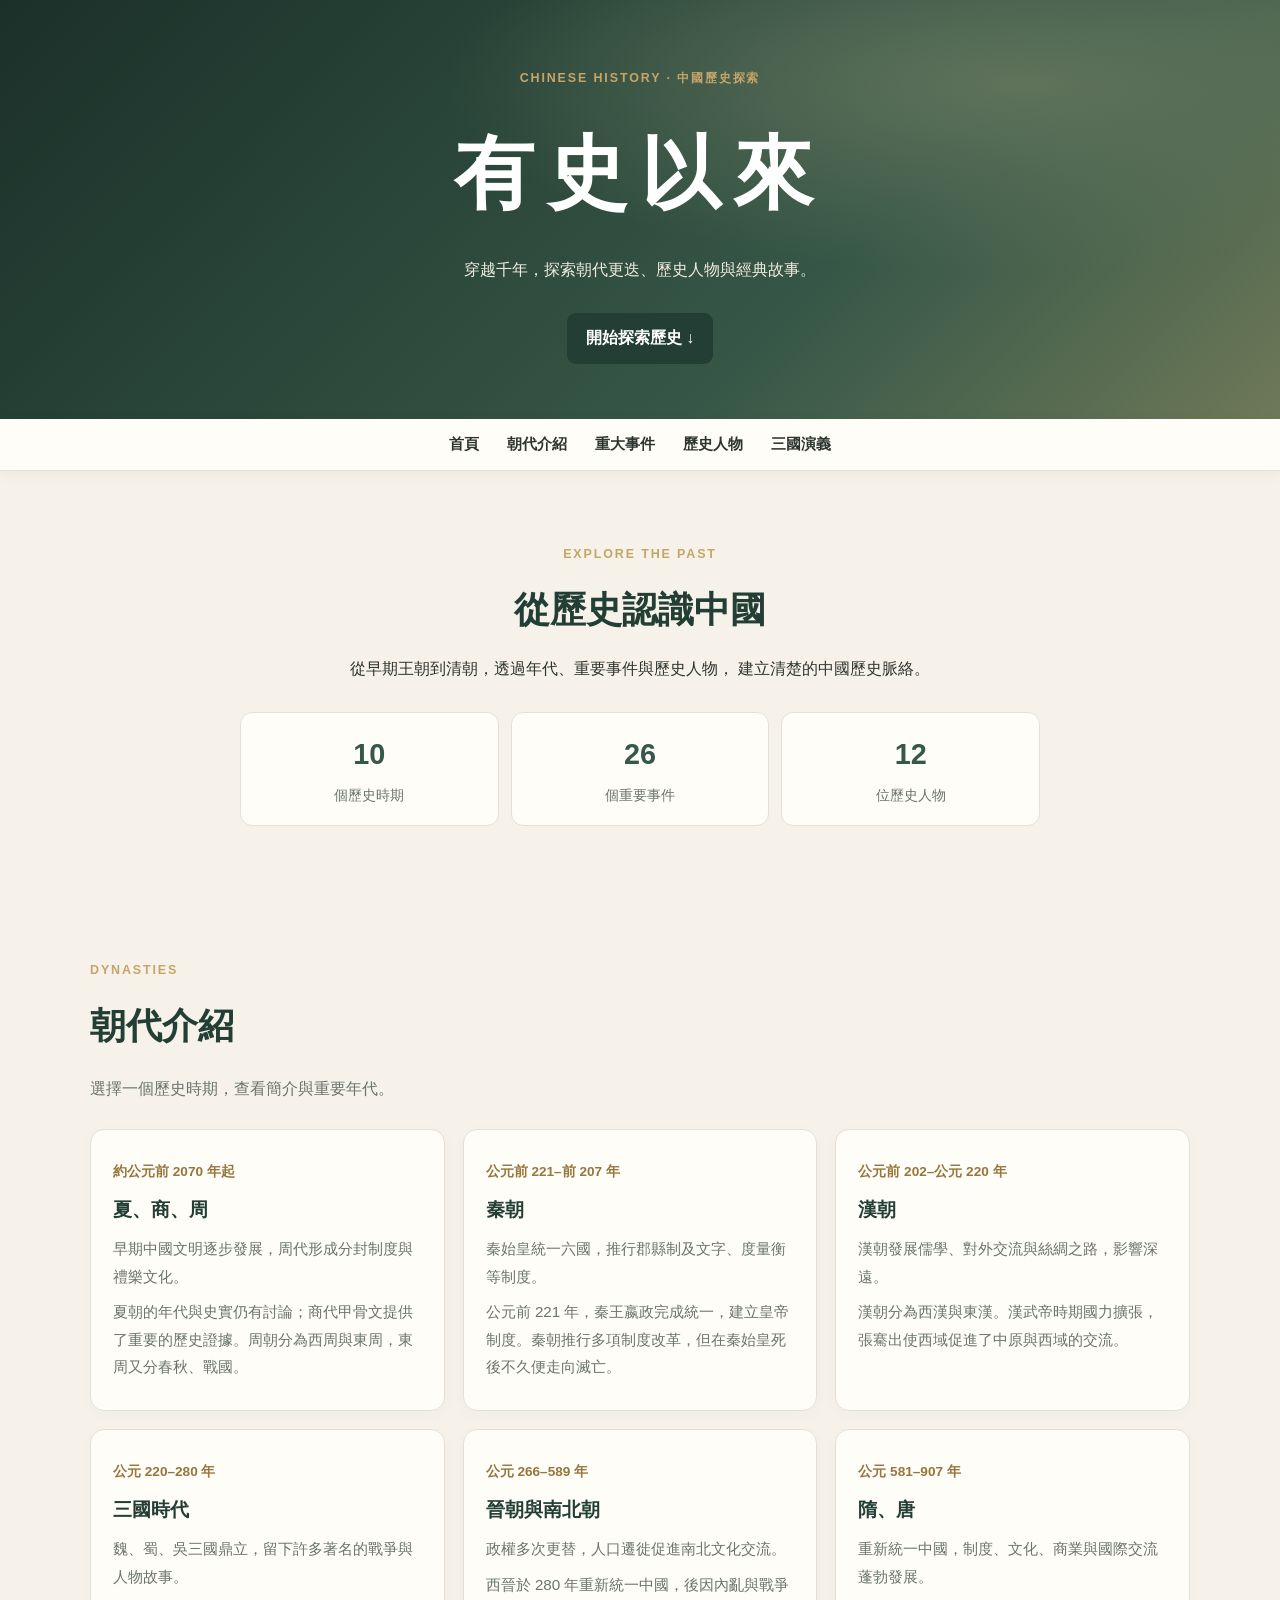
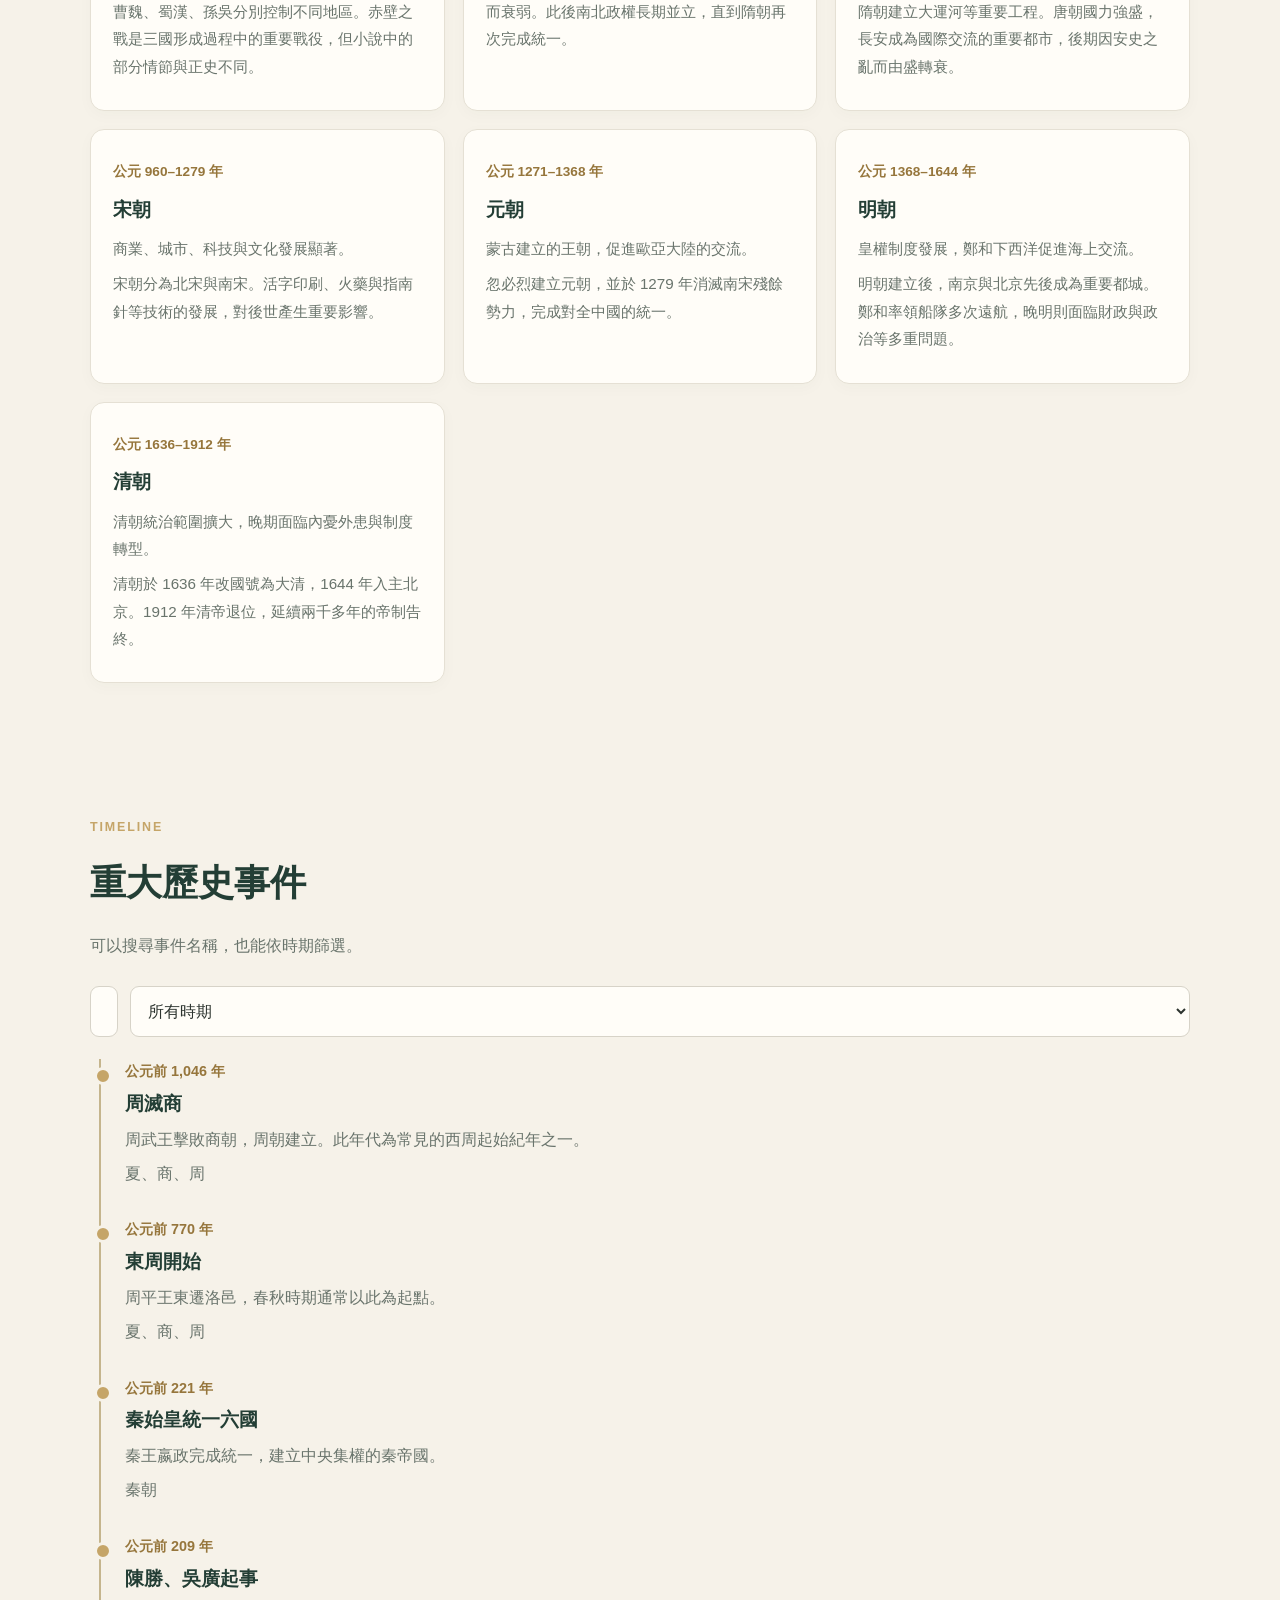
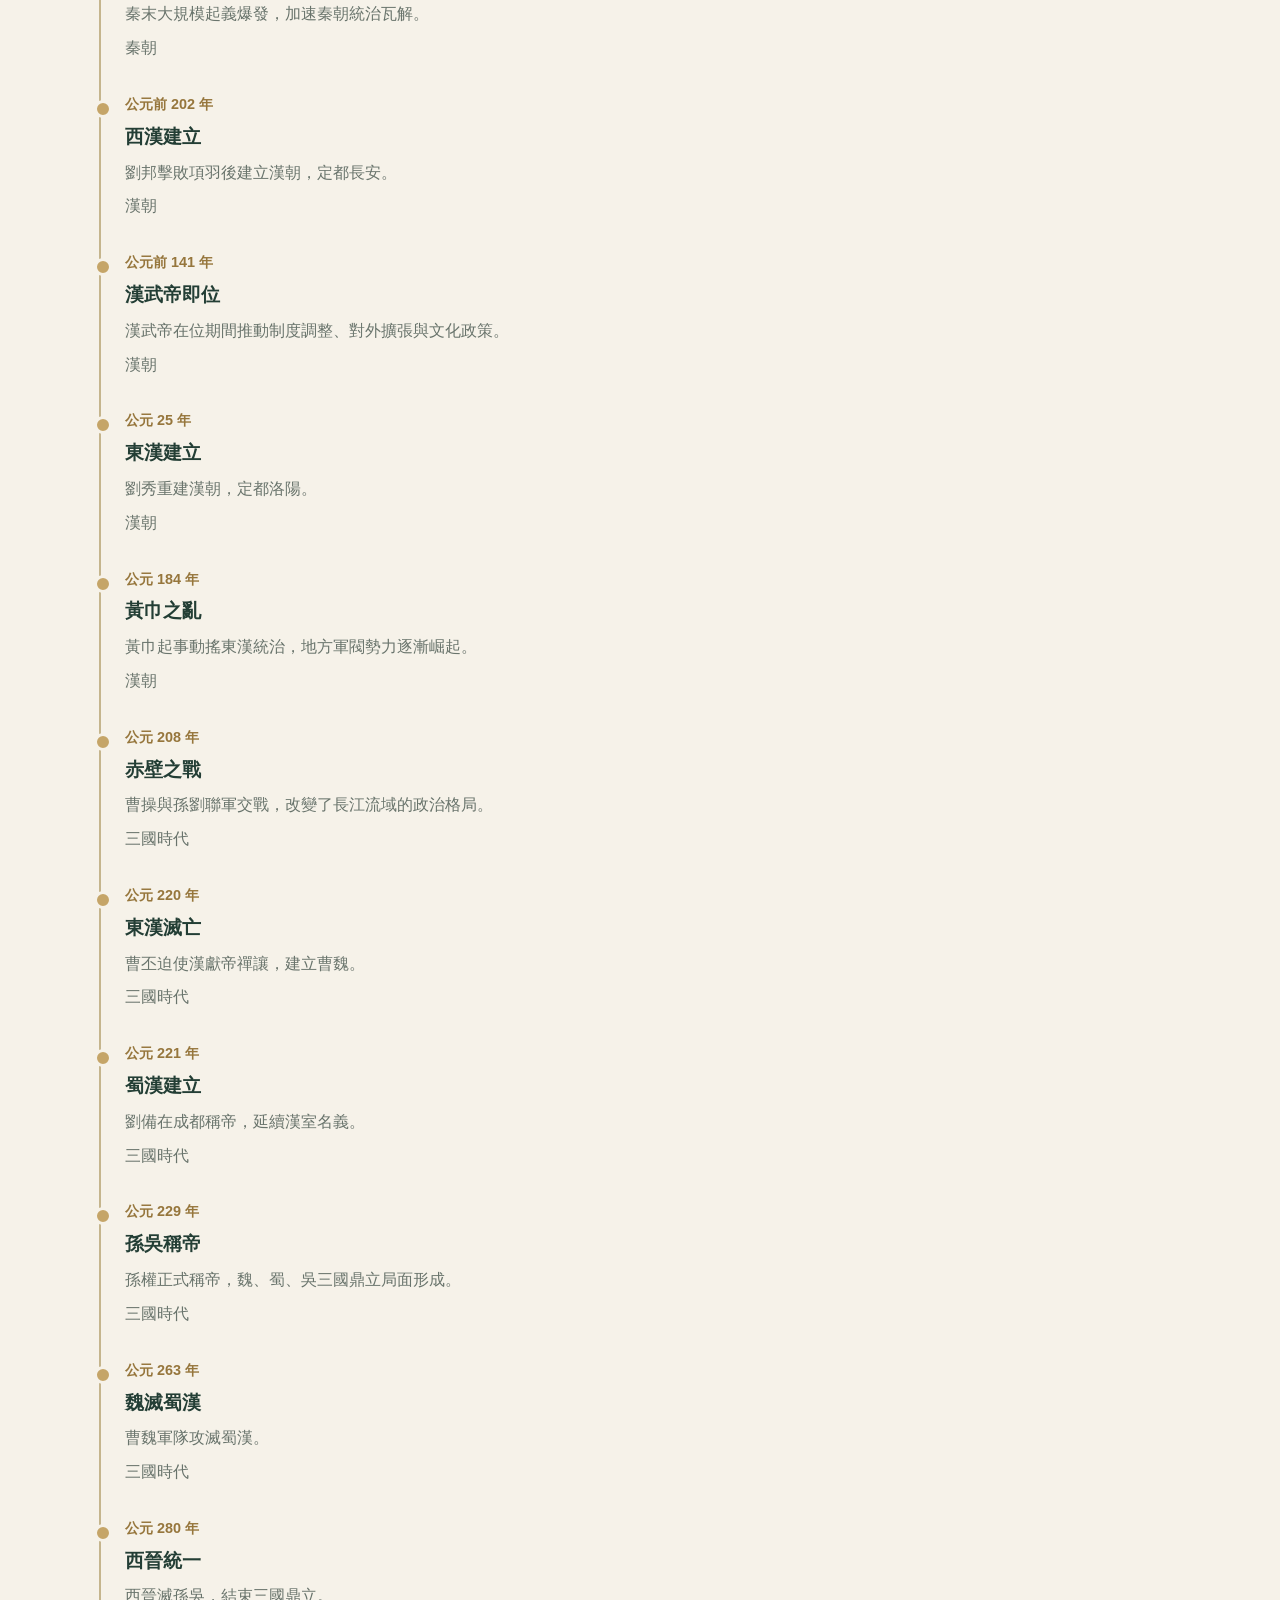
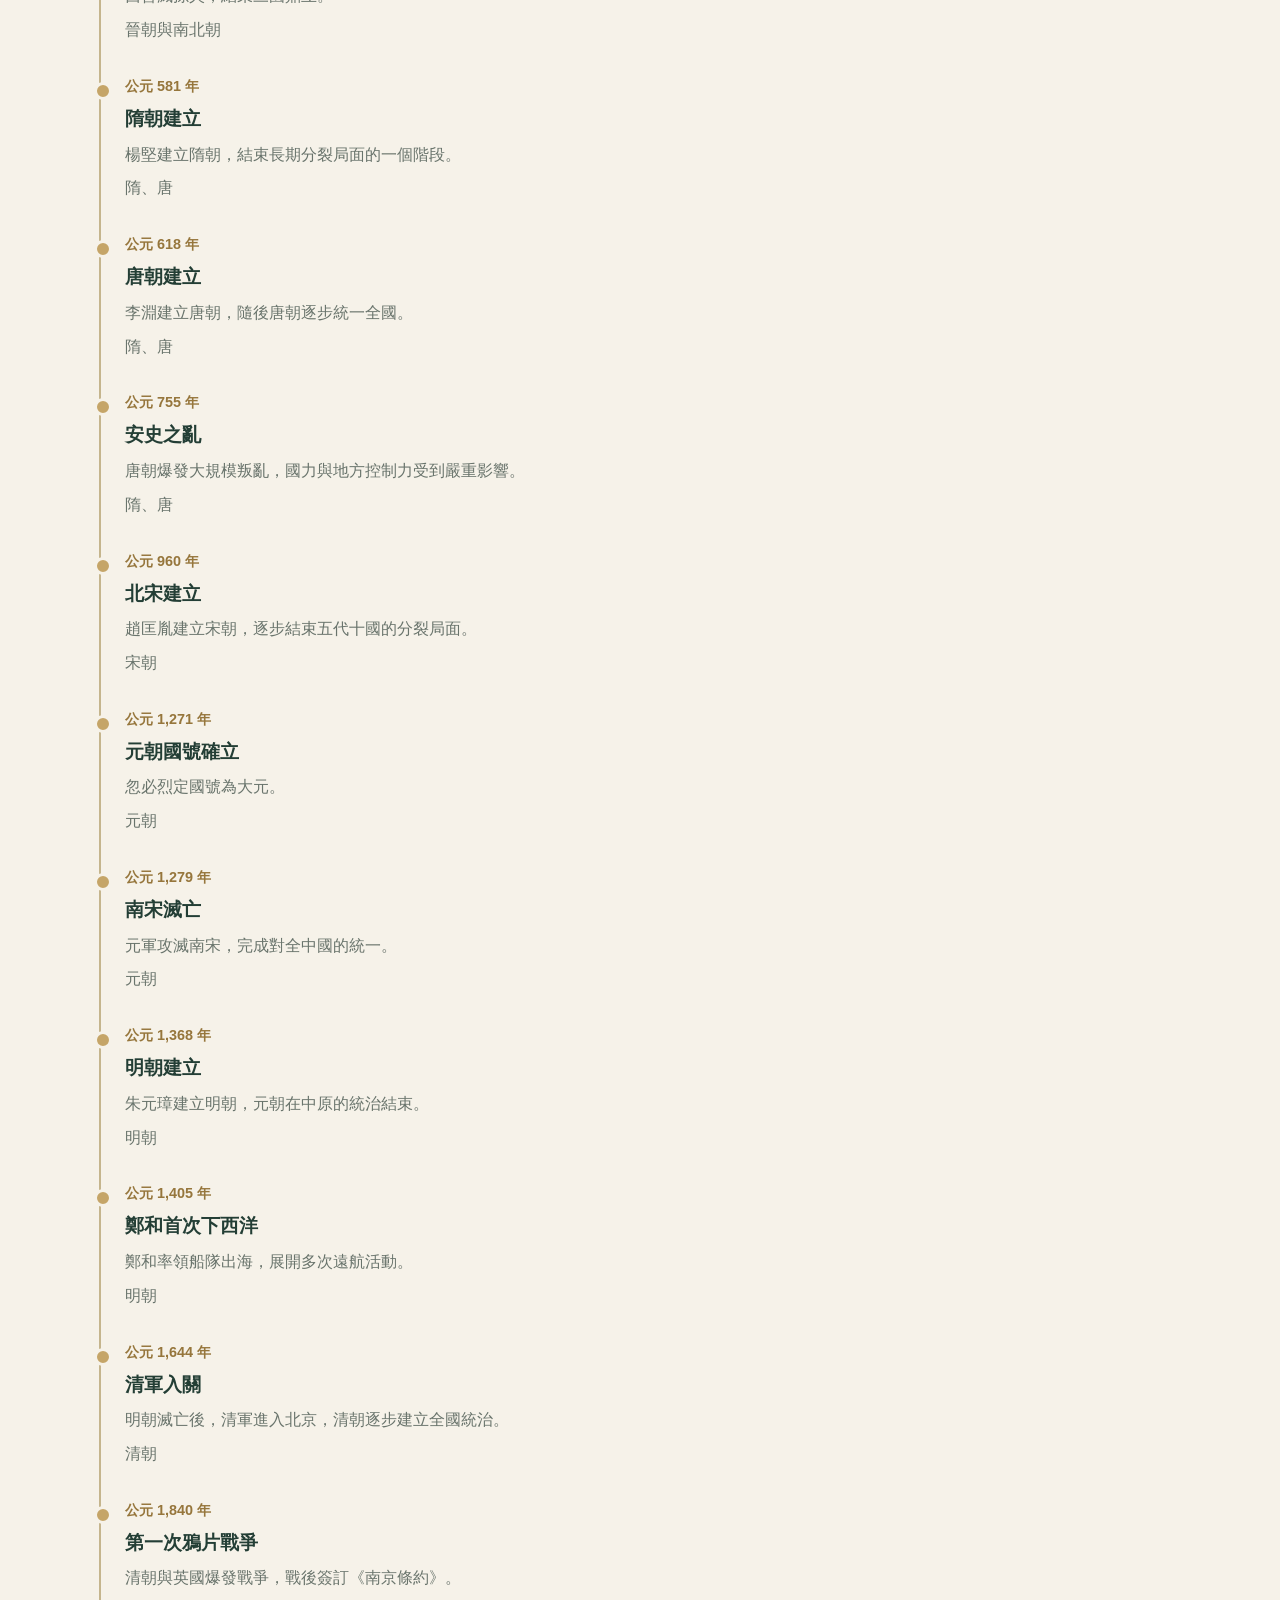
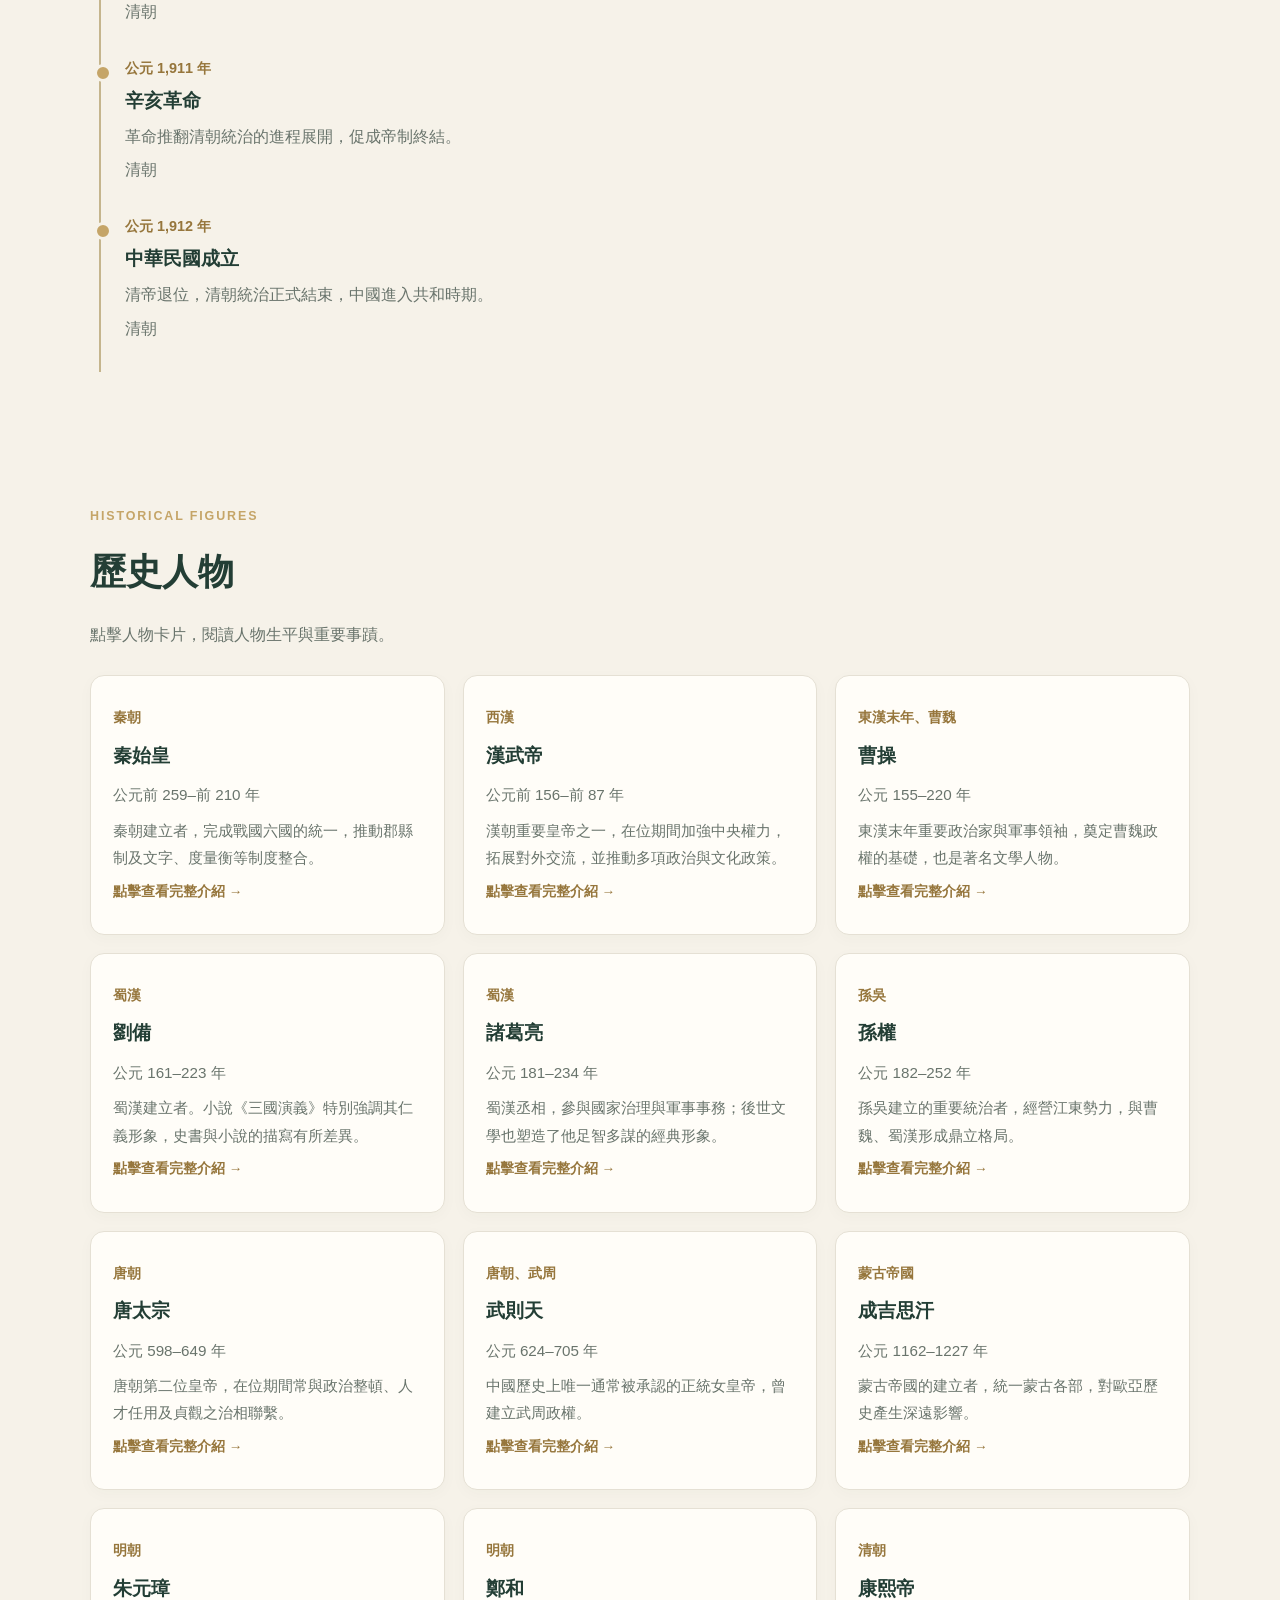
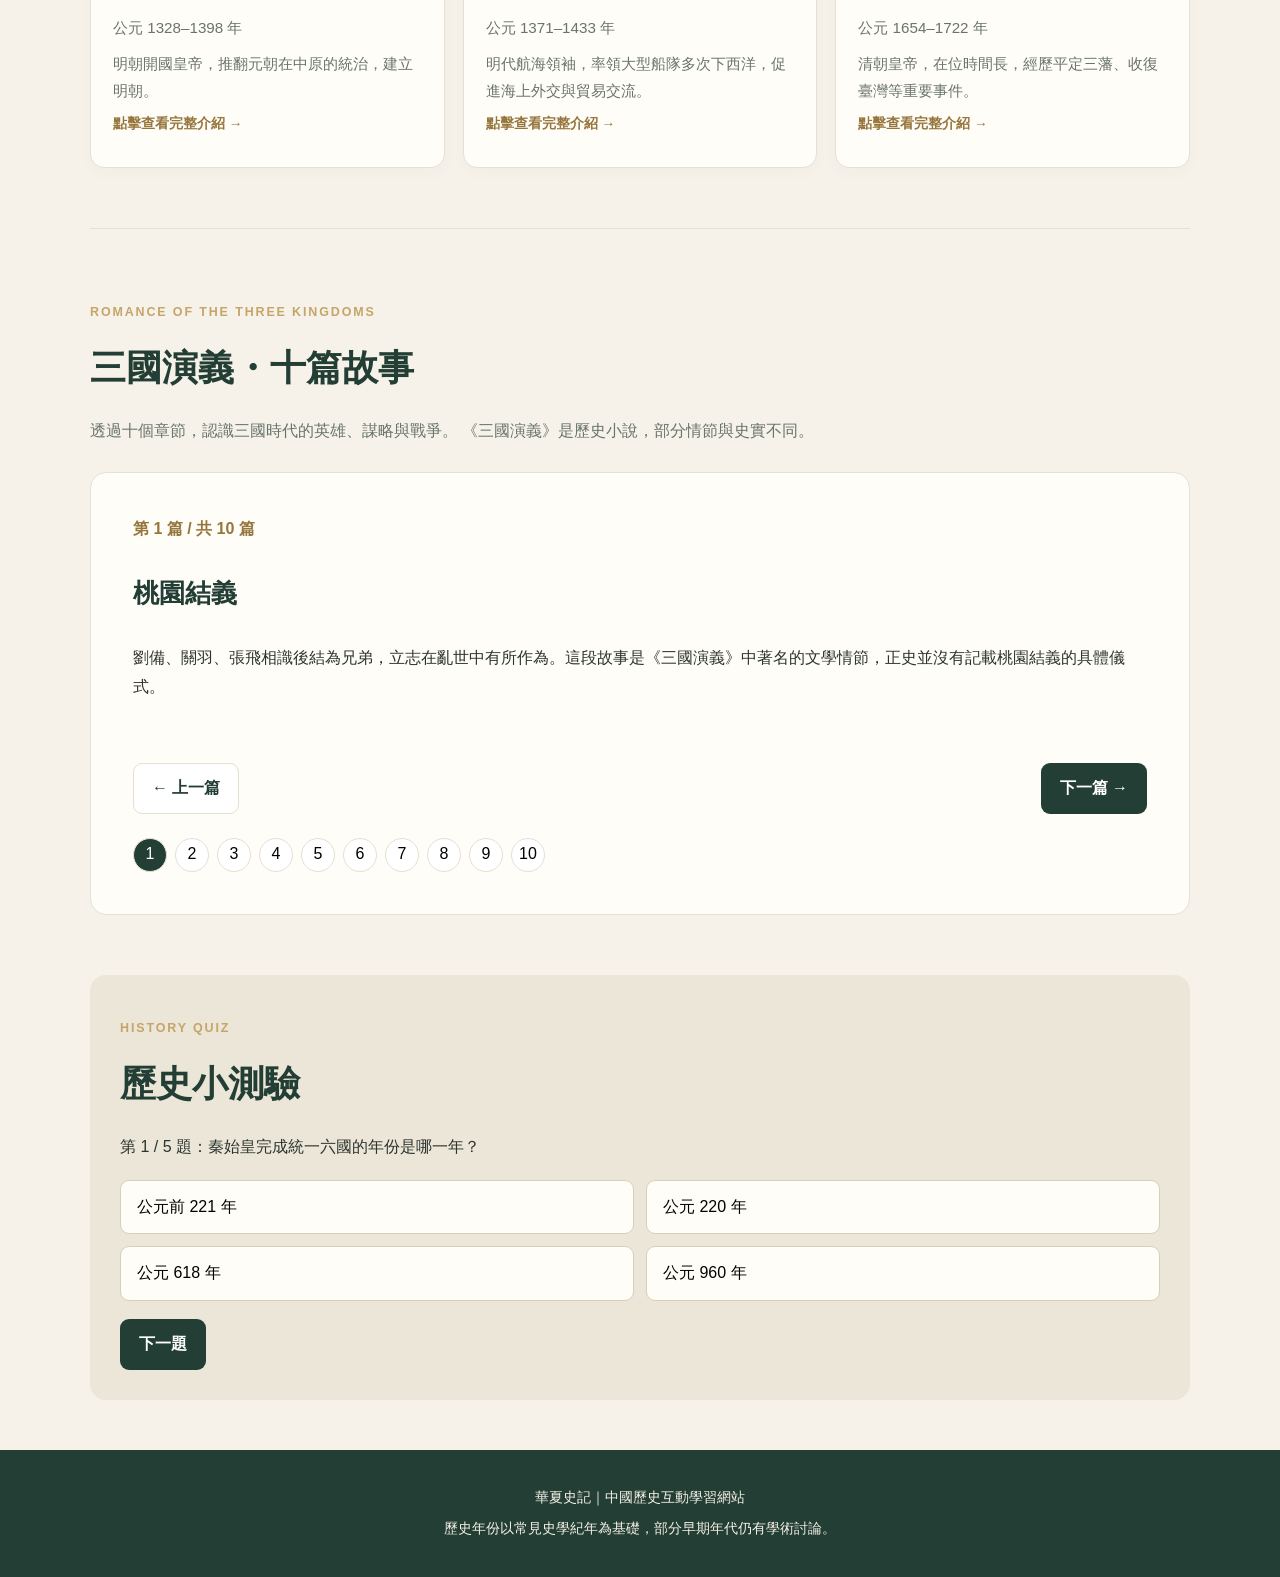
==== index.html @ dd0c6972 "Add files via upload" ====
<!DOCTYPE html>
<html lang="zh-Hant">
<head>
  <meta charset="UTF-8">
  <meta name="viewport" content="width=device-width, initial-scale=1.0">
  <meta name="description" content="透過歷史時間軸、朝代、人物與三國故事，探索中國歷史。">
  <title>華夏史記｜中國歷史互動網站</title>
  <link rel="stylesheet" href="style.css">
  <script src="script.js" defer></script>
</head>
<body>
  <header class="hero">
    <div class="hero-inner">
      <p class="eyebrow">CHINESE HISTORY · 中國歷史探索</p>
      <h1>有史以來</h1>
      <p class="hero-subtitle">穿越千年，探索朝代更迭、歷史人物與經典故事。</p>
      <a class="primary-button" href="#timeline">開始探索歷史 ↓</a>
    </div>
  </header>

  <nav class="navbar" aria-label="主要導覽">
    <a href="#home">首頁</a>
    <a href="#dynasties">朝代介紹</a>
    <a href="#timeline">重大事件</a>
    <a href="#people">歷史人物</a>
    <a href="#three-kingdoms">三國演義</a>
  </nav>

  <main id="home">
    <section class="intro section">
      <p class="eyebrow">EXPLORE THE PAST</p>
      <h2>從歷史認識中國</h2>
      <p>
        從早期王朝到清朝，透過年代、重要事件與歷史人物，
        建立清楚的中國歷史脈絡。
      </p>
      <div class="stats">
        <div class="stat">
          <strong id="era-count">0</strong>
          <span>個歷史時期</span>
        </div>
        <div class="stat">
          <strong id="event-count">0</strong>
          <span>個重要事件</span>
        </div>
        <div class="stat">
          <strong id="people-count">0</strong>
          <span>位歷史人物</span>
        </div>
      </div>
    </section>

    <section class="section" id="dynasties">
      <p class="eyebrow">DYNASTIES</p>
      <h2>朝代介紹</h2>
      <p class="section-desc">選擇一個歷史時期，查看簡介與重要年代。</p>
      <div id="dynasty-list" class="card-grid"></div>
    </section>

    <section class="section timeline-section" id="timeline">
      <p class="eyebrow">TIMELINE</p>
      <h2>重大歷史事件</h2>
      <p class="section-desc">可以搜尋事件名稱，也能依時期篩選。</p>

      <div class="toolbar">
        <label class="search-box">
          <span class="sr-only">搜尋歷史事件</span>
          <input id="event-search" type="search"
            placeholder="搜尋事件，例如：赤壁之戰">
        </label>
        <select id="era-filter" aria-label="依歷史時期篩選">
          <option value="all">所有時期</option>
        </select>
      </div>

      <div id="timeline-list" class="timeline-list"></div>
      <p id="event-empty" class="empty hidden">找不到符合條件的事件，請試試其他關鍵字。</p>
    </section>

    <section class="section" id="people">
      <p class="eyebrow">HISTORICAL FIGURES</p>
      <h2>歷史人物</h2>
      <p class="section-desc">點擊人物卡片，閱讀人物生平與重要事蹟。</p>
      <div id="people-list" class="card-grid"></div>
    </section>

    <section class="section story-section" id="three-kingdoms">
      <p class="eyebrow">ROMANCE OF THE THREE KINGDOMS</p>
      <h2>三國演義・十篇故事</h2>
      <p class="section-desc">
        透過十個章節，認識三國時代的英雄、謀略與戰爭。
        《三國演義》是歷史小說，部分情節與史實不同。
      </p>

      <div class="story-reader">
        <div class="story-number" id="story-number">第 1 篇 / 共 10 篇</div>
        <h3 id="story-title">桃園結義</h3>
        <p id="story-content"></p>
        <div class="story-controls">
          <button id="story-prev" class="secondary-button">← 上一篇</button>
          <button id="story-next" class="primary-button">下一篇 →</button>
        </div>
        <div id="story-dots" class="story-dots" aria-label="選擇故事章節"></div>
      </div>
    </section>

    <section class="section quiz-section" id="quiz">
      <p class="eyebrow">HISTORY QUIZ</p>
      <h2>歷史小測驗</h2>
      <p id="quiz-question"></p>
      <div id="quiz-options" class="quiz-options"></div>
      <p id="quiz-feedback" aria-live="polite"></p>
      <button id="quiz-next" class="primary-button">下一題</button>
    </section>
  </main>

  <dialog id="person-dialog" class="person-dialog">
    <button id="dialog-close" class="dialog-close" aria-label="關閉">×</button>
    <p class="eyebrow" id="dialog-era"></p>
    <h2 id="dialog-name"></h2>
    <p id="dialog-description"></p>
  </dialog>

  <footer>
    <p>華夏史記｜中國歷史互動學習網站</p>
    <p>歷史年份以常見史學紀年為基礎，部分早期年代仍有學術討論。</p>
  </footer>
</body>
</html>
---- style.css ----
:root {
  --green: #233e35;
  --green-light: #35584a;
  --gold: #c5a568;
  --cream: #f6f2e9;
  --paper: #fffdf8;
  --ink: #2d342f;
  --muted: #69746c;
  --line: #e5e0d4;
}

* {
  box-sizing: border-box;
}

html {
  scroll-behavior: smooth;
  scroll-padding-top: 78px;
}

body {
  margin: 0;
  background: var(--cream);
  color: var(--ink);
  font-family: "Noto Sans TC", "Microsoft JhengHei", sans-serif;
  line-height: 1.8;
}

button, input, select {
  font: inherit;
}

button, a, select {
  -webkit-tap-highlight-color: transparent;
}

a {
  color: inherit;
}

.hero {
  min-height: 330px;
  display: grid;
  place-items: center;
  padding: 55px 20px;
  text-align: center;
  color: white;
  background:
    radial-gradient(ellipse at 80% 20%, #60735b 0, transparent 40%),
    linear-gradient(135deg, #1b3029, #365747 65%, #6e7958);
}

.hero-inner {
  max-width: 800px;
}

.eyebrow {
  color: var(--gold);
  font-size: 0.78rem;
  font-weight: 800;
  letter-spacing: 0.15em;
}

.hero h1 {
  margin: 8px 0;
  font-size: clamp(2.8rem, 7vw, 5rem);
  letter-spacing: 0.16em;
}

.hero-subtitle {
  margin: 10px 0 28px;
  color: #f1ecdf;
}

.navbar {
  position: sticky;
  top: 0;
  z-index: 5;
  display: flex;
  justify-content: center;
  flex-wrap: wrap;
  gap: 8px 28px;
  padding: 12px 16px;
  background: var(--paper);
  border-bottom: 1px solid var(--line);
  box-shadow: 0 3px 14px #1c30290c;
}

.navbar a {
  text-decoration: none;
  font-size: 0.93rem;
  font-weight: 700;
}

.navbar a:hover {
  color: #8b6b32;
}

main {
  width: min(1100px, calc(100% - 36px));
  margin: auto;
}

.section {
  padding: 60px 0;
  scroll-margin-top: 72px;
}

.section h2 {
  margin: 0 0 10px;
  font-size: clamp(1.65rem, 4vw, 2.25rem);
  color: var(--green);
}

.section-desc {
  color: var(--muted);
  margin-bottom: 26px;
}

.intro {
  text-align: center;
  max-width: 800px;
  margin: auto;
}

.intro > p:not(.eyebrow) {
  max-width: 650px;
  margin: 12px auto;
}

.stats {
  display: grid;
  grid-template-columns: repeat(3, 1fr);
  gap: 12px;
  margin-top: 28px;
}

.stat {
  background: var(--paper);
  border: 1px solid var(--line);
  border-radius: 12px;
  padding: 16px 8px;
}

.stat strong {
  display: block;
  color: var(--green-light);
  font-size: 1.8rem;
}

.stat span {
  color: var(--muted);
  font-size: 0.9rem;
}

.card-grid {
  display: grid;
  grid-template-columns: repeat(3, minmax(0, 1fr));
  gap: 18px;
}

.card {
  background: var(--paper);
  border: 1px solid var(--line);
  border-radius: 14px;
  padding: 22px;
  box-shadow: 0 4px 16px #293b3007;
  transition: transform 0.2s, box-shadow 0.2s;
}

.card:hover {
  transform: translateY(-3px);
  box-shadow: 0 8px 24px #293b3012;
}

.card h3 {
  color: var(--green);
  margin: 6px 0;
  font-size: 1.2rem;
}

.card p {
  color: var(--muted);
  margin: 8px 0;
  font-size: 0.95rem;
}

.card .date {
  color: #96763c;
  font-weight: 700;
  font-size: 0.85rem;
}

.person-card {
  width: 100%;
  text-align: left;
  cursor: pointer;
  color: inherit;
}

.person-card:focus-visible,
button:focus-visible,
a:focus-visible,
input:focus-visible,
select:focus-visible {
  outline: 3px solid var(--gold);
  outline-offset: 3px;
}

.toolbar {
  display: flex;
  gap: 12px;
  margin: 22px 0;
}

.search-box {
  flex: 1;
}

input, select {
  width: 100%;
  min-height: 46px;
  padding: 10px 13px;
  color: var(--ink);
  background: var(--paper);
  border: 1px solid #d7d3c8;
  border-radius: 9px;
}

.timeline-list {
  border-left: 2px solid #c5b58d;
  margin-left: 9px;
}

.timeline-item {
  position: relative;
  padding: 0 0 24px 24px;
}

.timeline-item::before {
  content: "";
  position: absolute;
  width: 12px;
  height: 12px;
  left: -7px;
  top: 8px;
  background: var(--gold);
  border: 3px solid var(--cream);
  border-radius: 50%;
}

.timeline-item h3 {
  margin: 2px 0 5px;
  color: var(--green);
}

.timeline-item p {
  margin: 5px 0;
  color: var(--muted);
}

.timeline-date {
  font-size: 0.9rem;
  color: #96763c;
  font-weight: 800;
}

.primary-button, .secondary-button {
  display: inline-flex;
  align-items: center;
  justify-content: center;
  padding: 10px 18px;
  border-radius: 9px;
  border: 1px solid transparent;
  cursor: pointer;
  text-decoration: none;
  font-weight: 700;
}

.primary-button {
  color: white;
  background: var(--green);
}

.primary-button:hover {
  background: var(--green-light);
}

.secondary-button {
  color: var(--green);
  background: white;
  border-color: var(--line);
}

.secondary-button:hover {
  background: var(--cream);
}

.story-section {
  border-top: 1px solid var(--line);
}

.story-reader {
  background: var(--paper);
  border: 1px solid var(--line);
  border-radius: 16px;
  padding: clamp(20px, 5vw, 42px);
}

.story-number {
  color: #96763c;
  font-weight: 800;
}

.story-reader h3 {
  font-size: 1.65rem;
  color: var(--green);
}

.story-reader #story-content {
  min-height: 95px;
}

.story-controls {
  display: flex;
  justify-content: space-between;
  gap: 12px;
  margin-top: 24px;
}

.story-dots {
  display: flex;
  flex-wrap: wrap;
  gap: 8px;
  margin-top: 24px;
}

.story-dot {
  width: 34px;
  height: 34px;
  border-radius: 50%;
  border: 1px solid var(--line);
  background: white;
  cursor: pointer;
}

.story-dot.active {
  color: white;
  background: var(--green);
}

.quiz-section {
  padding: 30px;
  margin-bottom: 50px;
  background: #ebe6d8;
  border-radius: 16px;
}

.quiz-options {
  display: grid;
  grid-template-columns: repeat(2, minmax(0, 1fr));
  gap: 12px;
  margin: 18px 0;
}

.quiz-option {
  text-align: left;
  padding: 12px 16px;
  border-radius: 9px;
  border: 1px solid #d6cfbc;
  background: var(--paper);
  cursor: pointer;
}

.quiz-option:disabled {
  cursor: default;
}

.quiz-option.correct {
  border-color: #39734e;
  background: #e5f3e7;
}

.quiz-option.wrong {
  border-color: #b95c4b;
  background: #f9e8e4;
}

#quiz-feedback {
  font-weight: 700;
}

.person-dialog {
  position: fixed;
  inset: 0;
  width: min(560px, calc(100% - 32px));
  max-height: 80vh;
  overflow: auto;
  margin: auto;
  padding: 32px;
  border: 1px solid var(--line);
  border-radius: 16px;
  background: var(--paper);
  color: var(--ink);
  box-shadow: 0 20px 70px #0003;
}

.person-dialog::backdrop {
  background: #14251f99;
}

.person-dialog h2 {
  color: var(--green);
}

.dialog-close {
  float: right;
  border: 0;
  background: transparent;
  font-size: 1.8rem;
  cursor: pointer;
}

.empty {
  color: var(--muted);
}

.hidden, .sr-only {
  display: none !important;
}

footer {
  padding: 30px 18px;
  background: var(--green);
  color: #f4f0e6;
  text-align: center;
  font-size: 0.9rem;
}

footer p {
  margin: 5px;
}

@media (max-width: 760px) {
  .card-grid {
    grid-template-columns: repeat(2, minmax(0, 1fr));
  }

  .navbar {
    gap: 6px 16px;
  }

  .toolbar {
    flex-direction: column;
  }
}

@media (max-width: 520px) {
  main {
    width: calc(100% - 28px);
  }

  .card-grid {
    grid-template-columns: 1fr;
  }

  .stats {
    gap: 6px;
  }

  .stat strong {
    font-size: 1.45rem;
  }

  .quiz-options {
    grid-template-columns: 1fr;
  }

  .quiz-section {
    padding: 20px;
  }

  .story-controls {
    flex-wrap: wrap;
  }
}
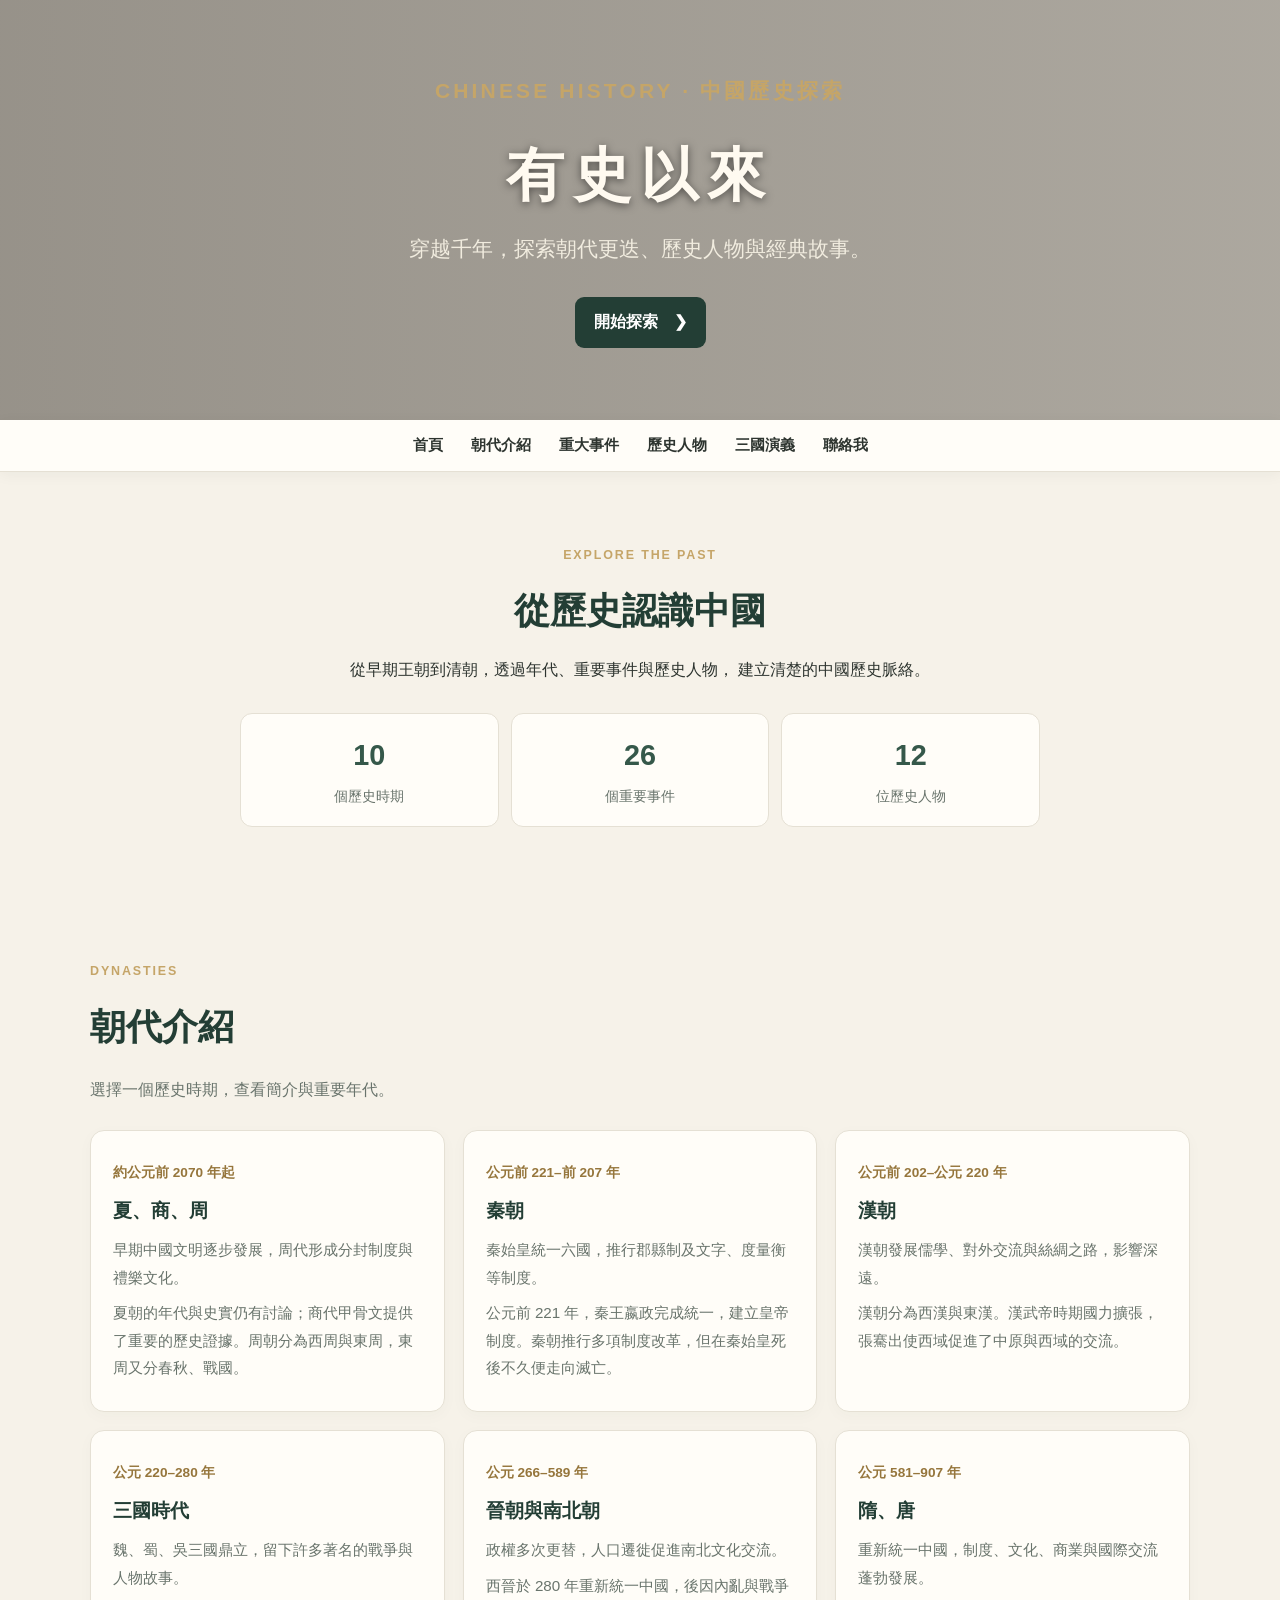
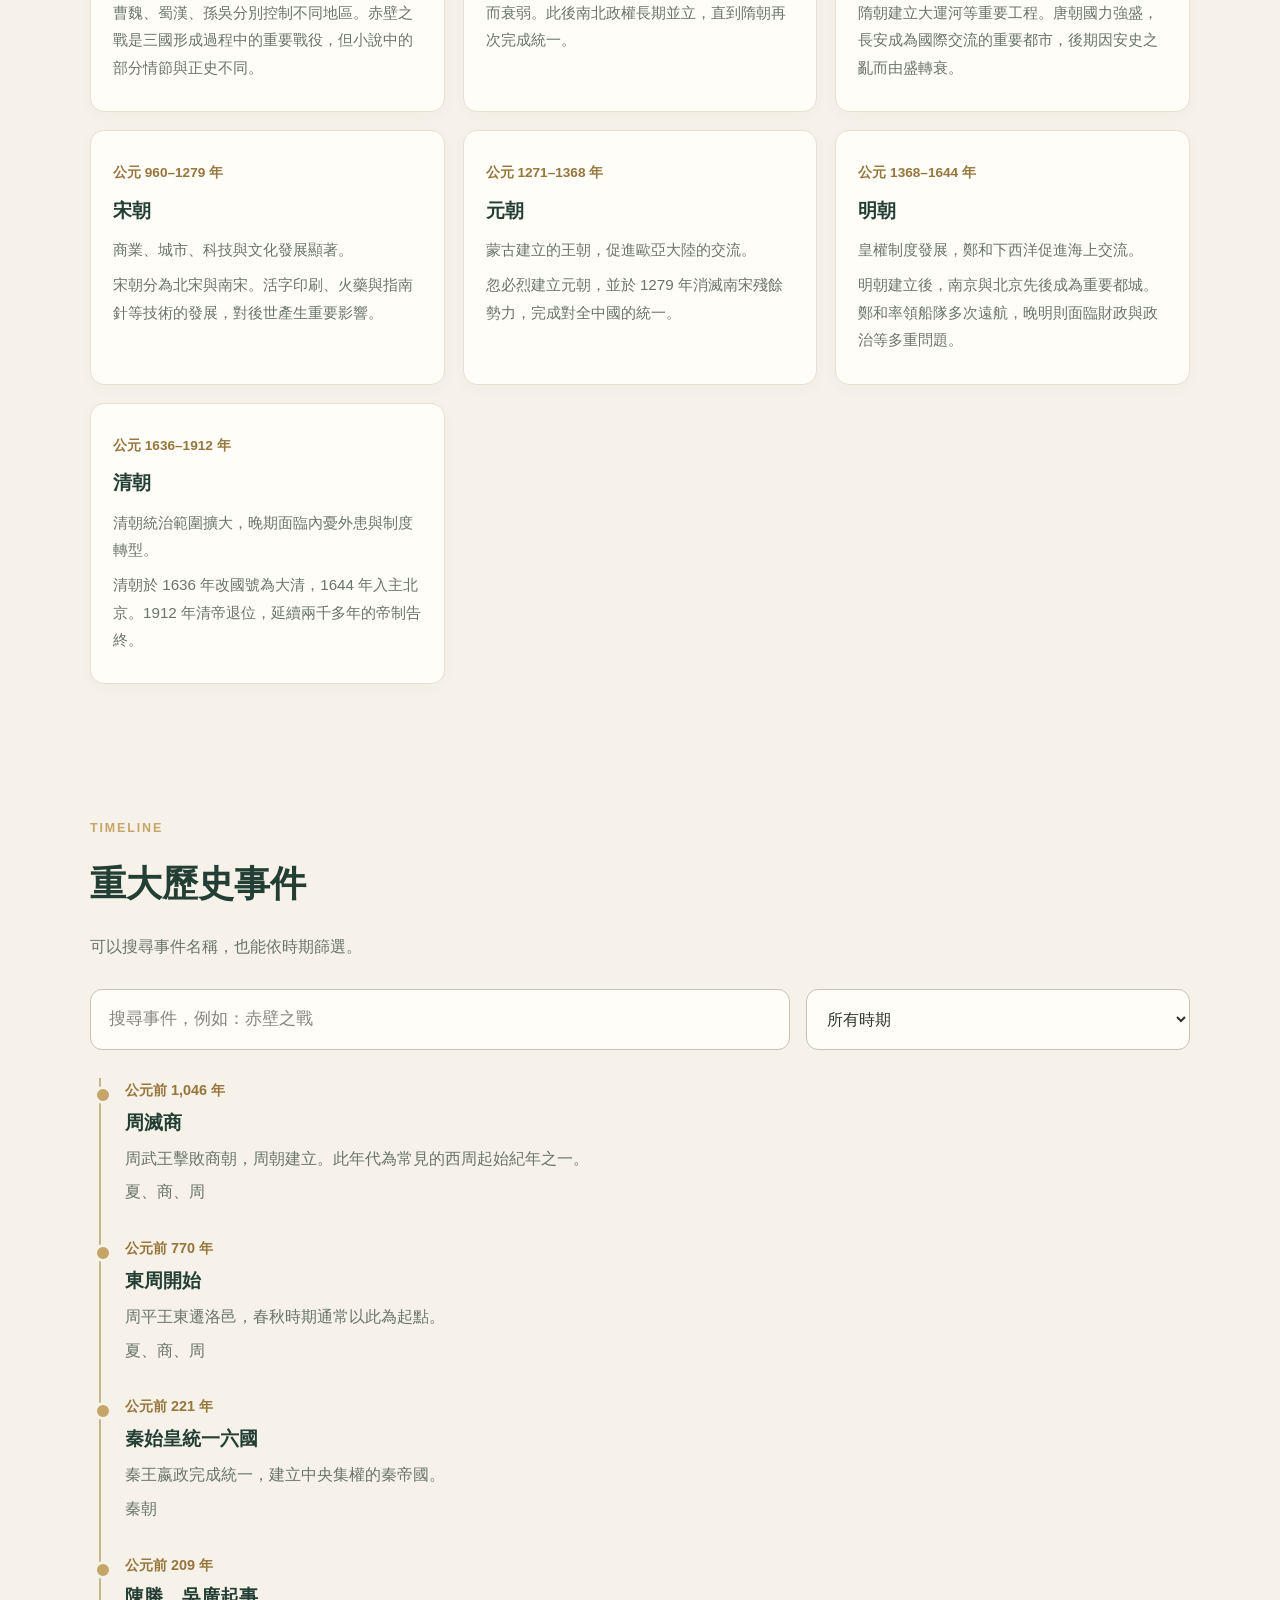
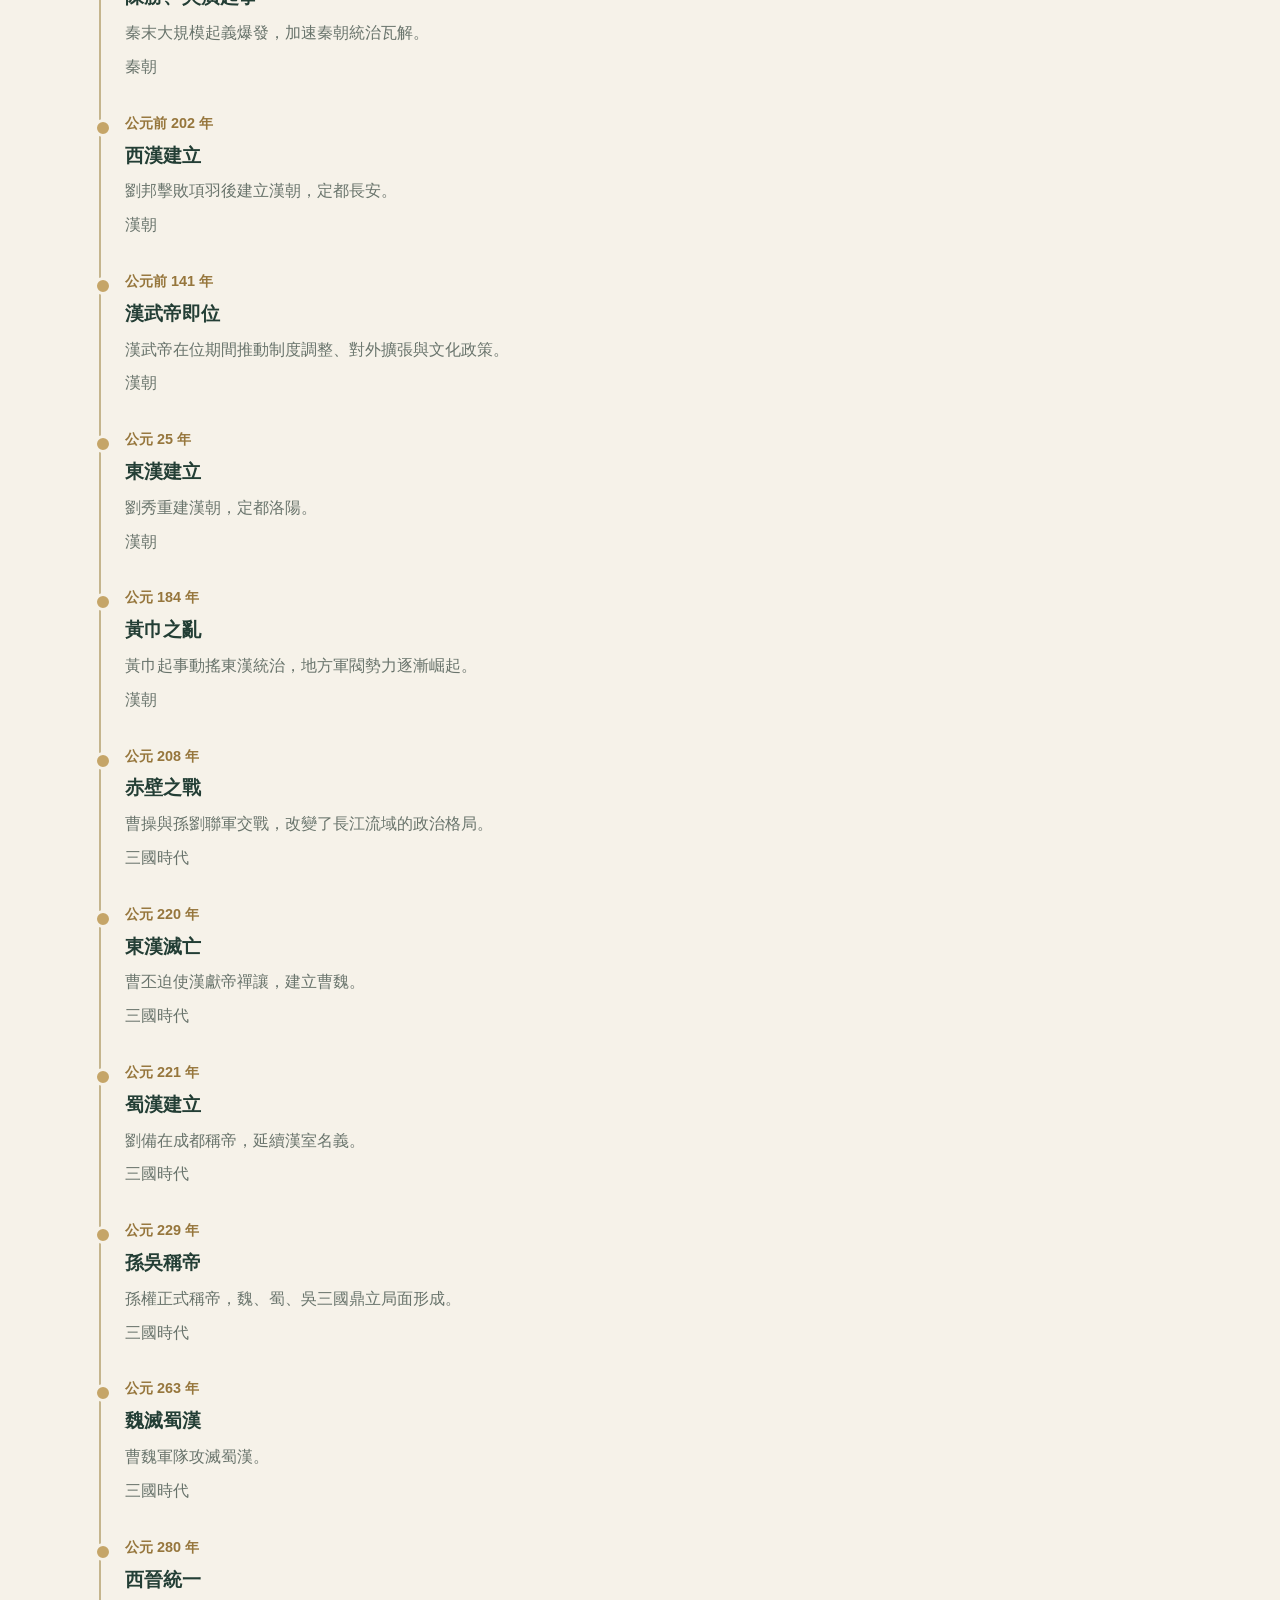
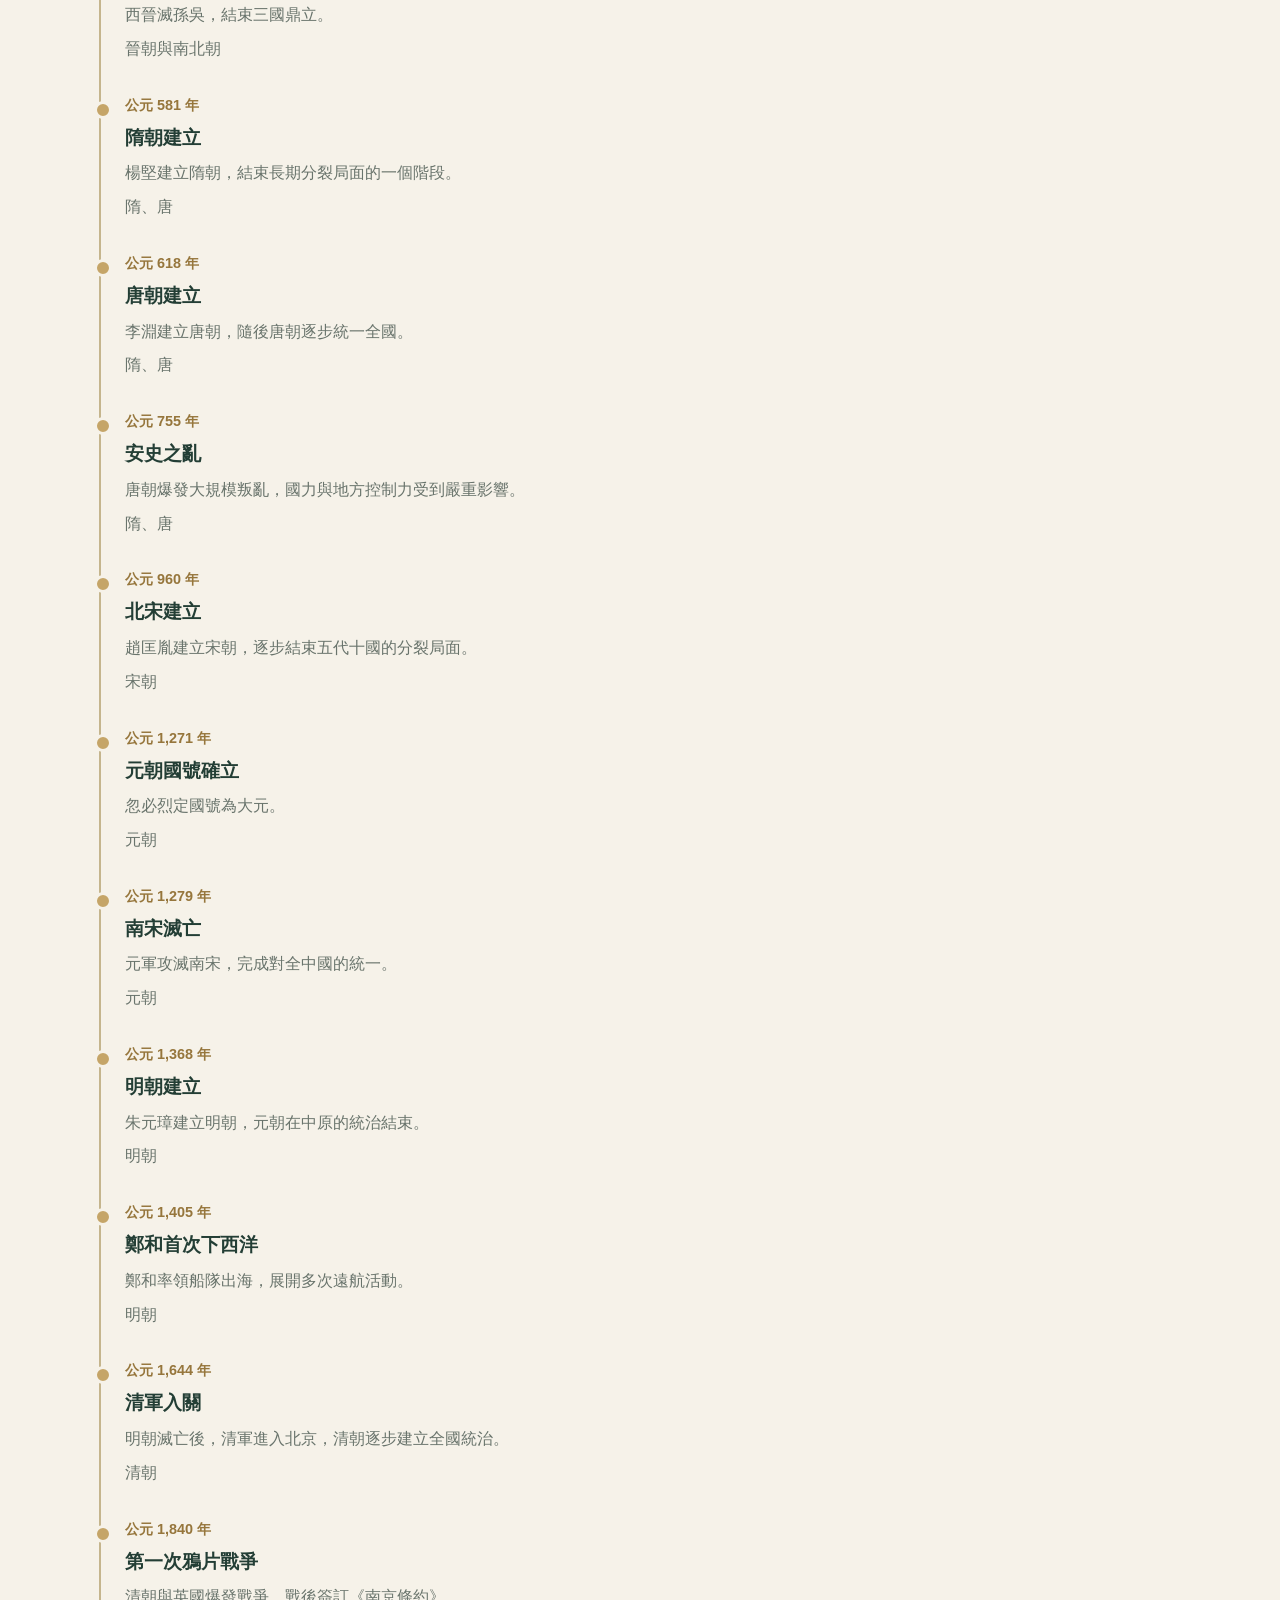
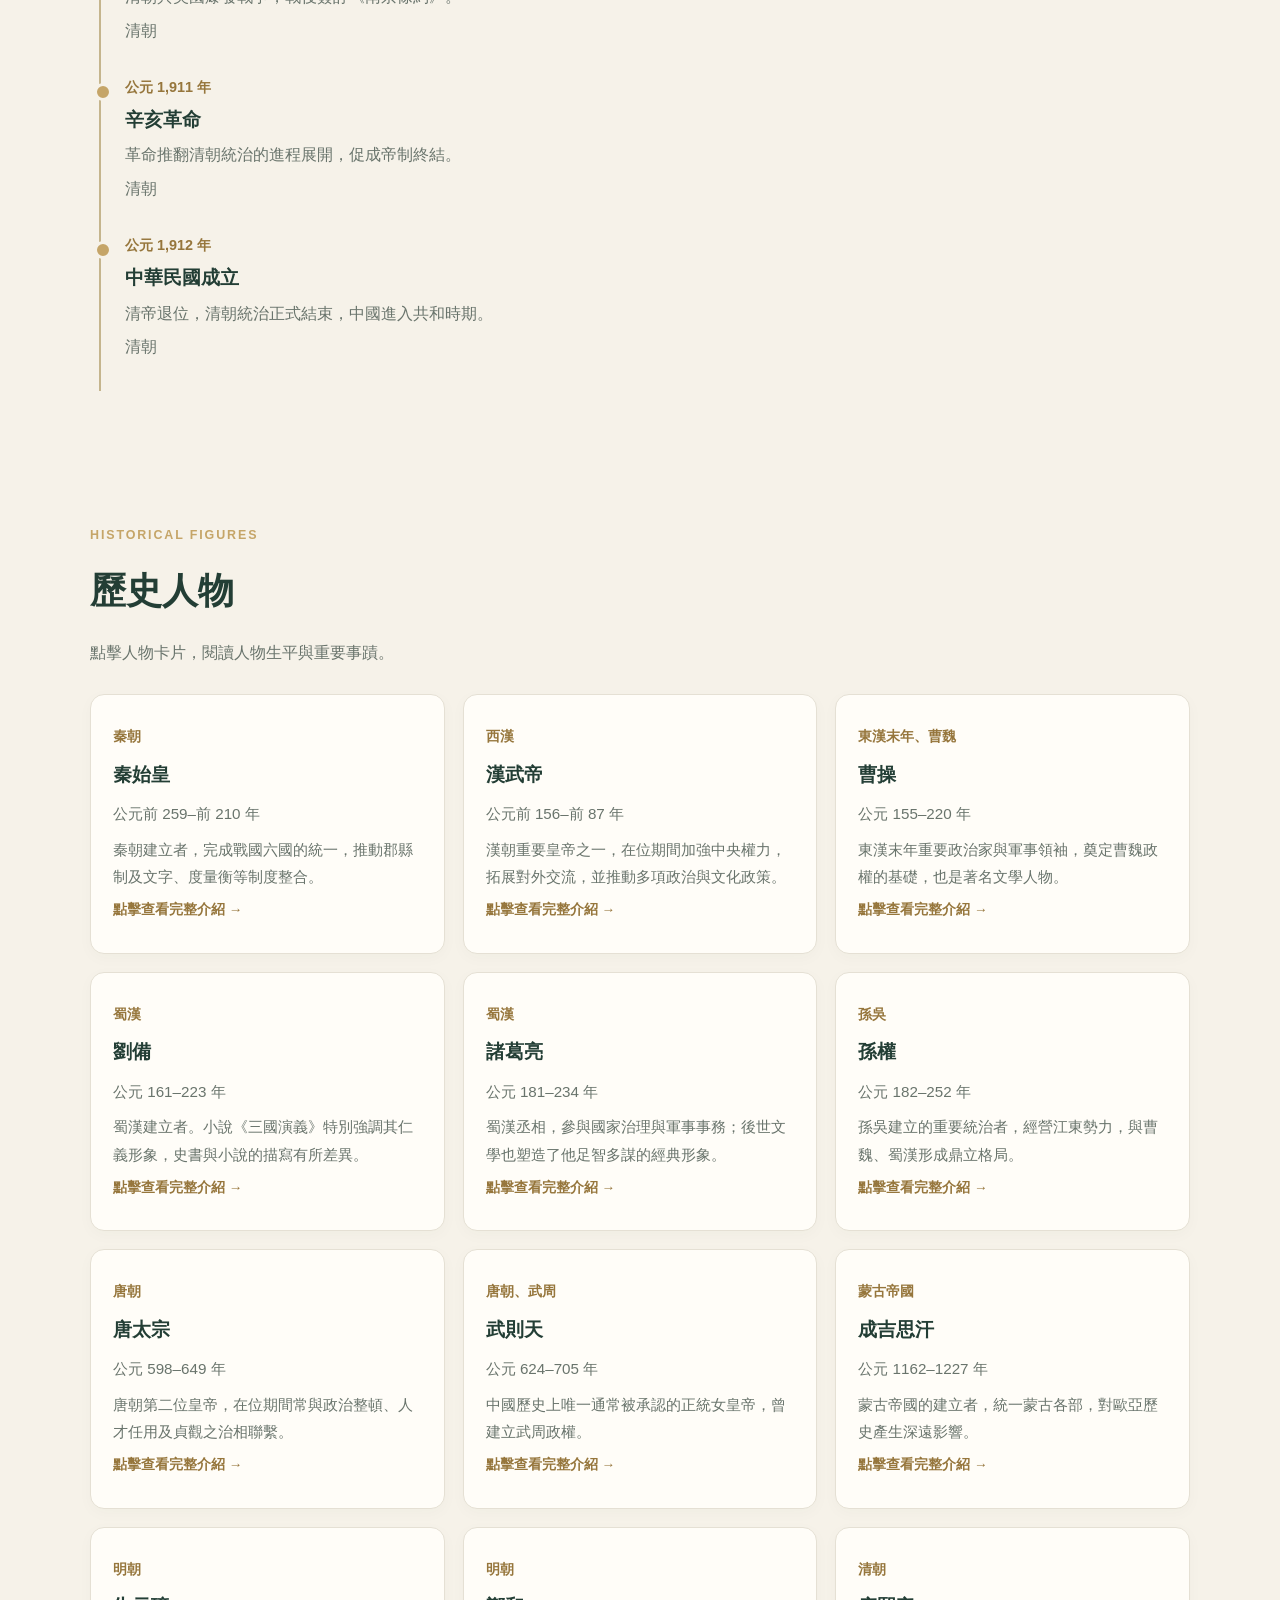
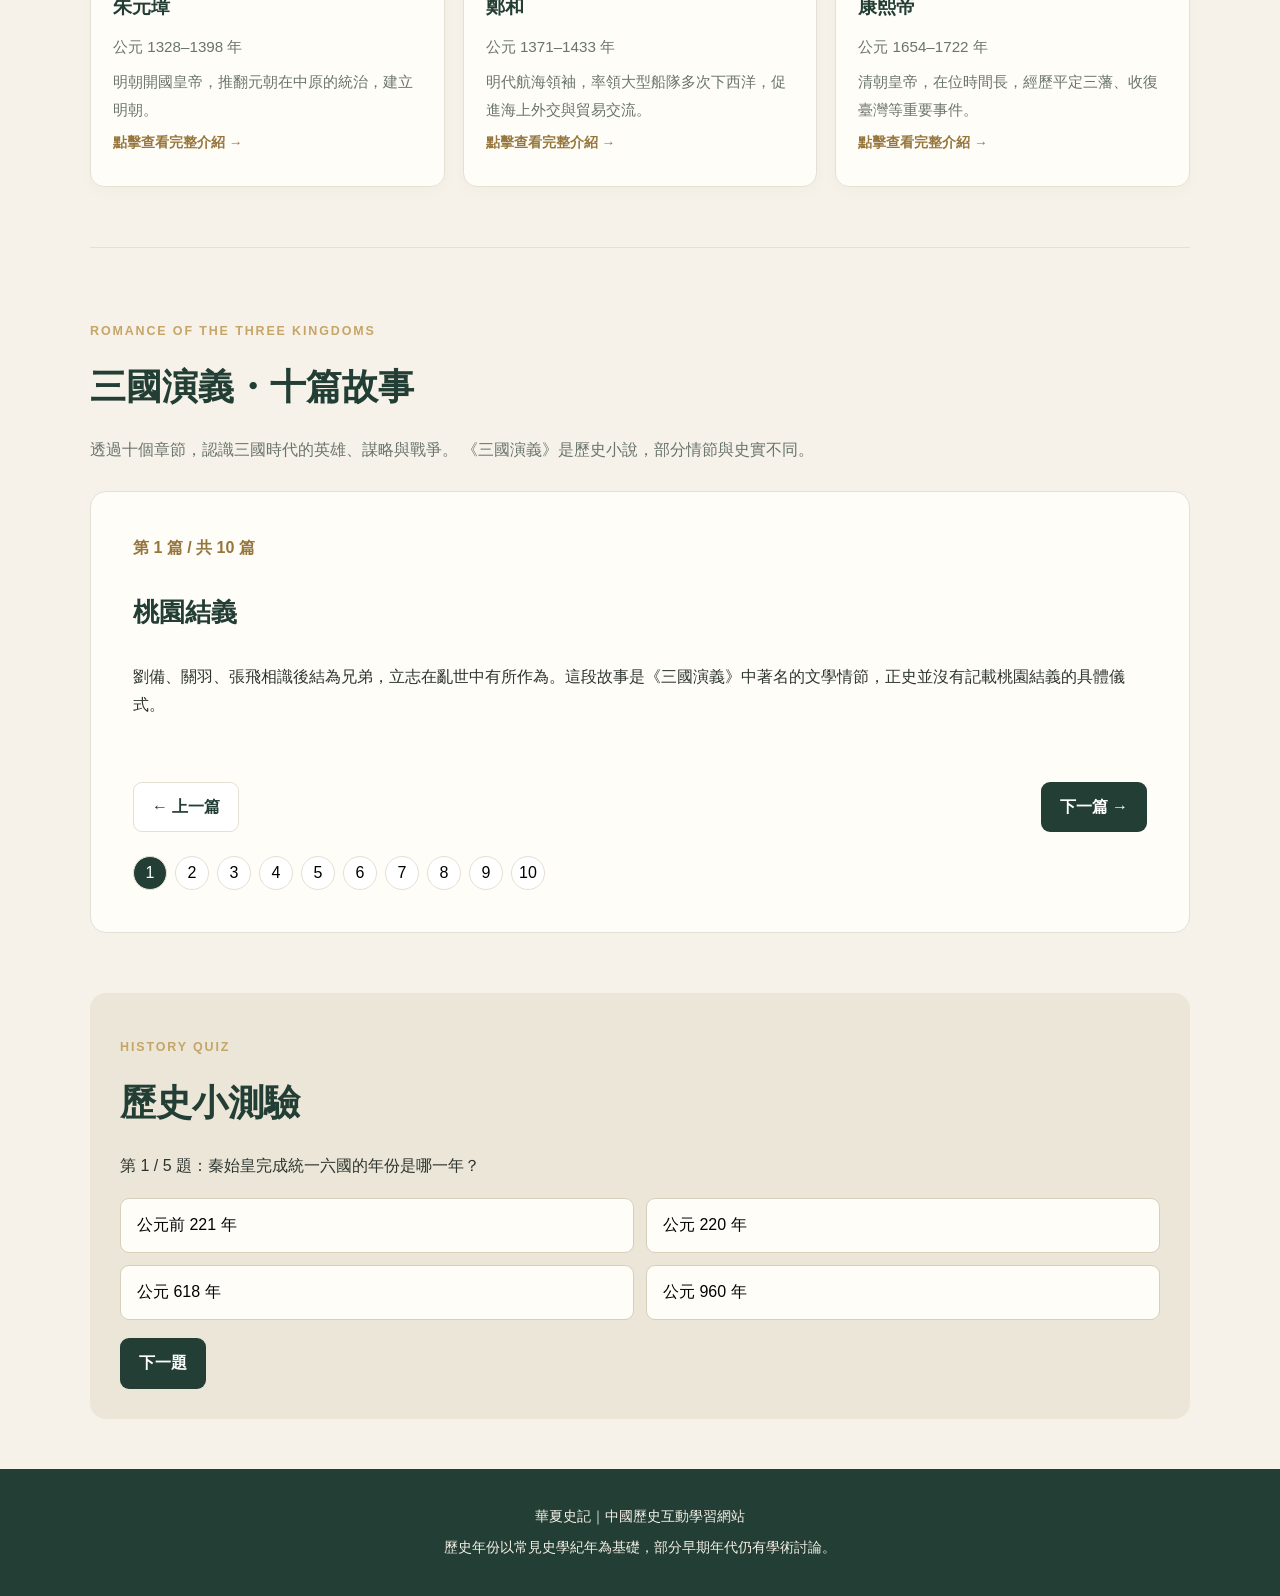
==== commit 07135d0a: "Add files via upload" ====
--- a/index.html
+++ b/index.html
@@ -10,14 +10,16 @@
   <script src="script.js" defer></script>
 </head>
 <body>
-  <header class="hero">
-    <div class="hero-inner">
+
+<!-- 首頁大圖橫幅 -->
+<section class="hero">
+  <div class="hero-content">
       <p class="eyebrow">CHINESE HISTORY · 中國歷史探索</p>
       <h1>有史以來</h1>
       <p class="hero-subtitle">穿越千年，探索朝代更迭、歷史人物與經典故事。</p>
-      <a class="primary-button" href="#timeline">開始探索歷史 ↓</a>
-    </div>
-  </header>
+      <a class="primary-button" href="#timeline">開始探索　❯</a>
+  </div>
+</section>
 
   <nav class="navbar" aria-label="主要導覽">
     <a href="#home">首頁</a>
@@ -25,6 +27,7 @@
     <a href="#timeline">重大事件</a>
     <a href="#people">歷史人物</a>
     <a href="#three-kingdoms">三國演義</a>
+    <a href="contact.html">聯絡我</a>
   </nav>
 
   <main id="home">
--- a/style.css
+++ b/style.css
@@ -208,24 +208,69 @@
   outline-offset: 3px;
 }
 
+
 .toolbar {
   display: flex;
-  gap: 12px;
-  margin: 22px 0;
+  align-items: stretch;
+  gap: 16px;
+  margin: 28px 0;
+  width: 100%;
 }
 
 .search-box {
-  flex: 1;
-}
-
-input, select {
+  flex: 2;
+  min-width: 0;
+}
+
+#event-search {
+  display: block;
   width: 100%;
-  min-height: 46px;
-  padding: 10px 13px;
+  min-height: 58px;
+  padding: 14px 18px;
+  font-size: 17px;
   color: var(--ink);
   background: var(--paper);
-  border: 1px solid #d7d3c8;
-  border-radius: 9px;
+  border: 1px solid #c9c2b2;
+  border-radius: 12px;
+  box-sizing: border-box;
+}
+
+#era-filter {
+  flex: 1;
+  width: 100%;
+  min-width: 180px;
+  min-height: 58px;
+  padding: 12px 16px;
+  font-size: 16px;
+  color: var(--ink);
+  background: var(--paper);
+  border: 1px solid #c9c2b2;
+  border-radius: 12px;
+  box-sizing: border-box;
+}
+
+#event-search:focus,
+#era-filter:focus {
+  outline: 2px solid var(--gold);
+  outline-offset: 2px;
+}
+
+#event-search::placeholder {
+  color: #85877f;
+}
+
+@media (max-width: 520px) {
+  .toolbar {
+    flex-direction: column;
+    gap: 12px;
+  }
+
+  #event-search,
+  #era-filter {
+    min-width: 0;
+    min-height: 54px;
+    font-size: 16px;
+  }
 }
 
 .timeline-list {
@@ -485,3 +530,253 @@
     flex-wrap: wrap;
   }
 }
+
+/* 首頁大圖橫幅 */
+
+/* 首頁大圖：內容水平、垂直置中 */
+.hero {
+  position: relative;
+  min-height: 420px;
+  display: flex;
+  align-items: center;
+  justify-content: center;
+  text-align: center;
+  padding: 60px 6%;
+  box-sizing: border-box;
+  overflow: hidden;
+
+  background:
+    linear-gradient(
+      90deg,
+      rgba(35, 29, 21, 0.45),
+      rgba(35, 29, 21, 0.35)
+    ),
+    url("https://images.unsplash.com/photo-1508804185872-d7badad00f7d?auto=format&fit=crop&w=2000&q=85")
+    center 52% / cover no-repeat;
+}
+
+.hero-content {
+  position: relative;
+  z-index: 1;
+  width: 100%;
+  max-width: 900px;
+  margin: 0 auto;
+  color: #fffaf0;
+}
+
+.hero h1 {
+  margin: 0 0 18px;
+  font-size: clamp(34px, 4.5vw, 58px);
+  line-height: 1.25;
+  text-align: center;
+  text-shadow: 0 2px 8px rgba(0, 0, 0, 0.5);
+}
+
+.hero p {
+  margin: 0 0 30px;
+  font-size: clamp(16px, 2vw, 21px);
+  line-height: 1.8;
+  text-align: center;
+}
+
+.hero-button {
+  display: inline-block;
+  padding: 15px 28px;
+  color: #fff;
+  background: #b98a43;
+  border-radius: 10px;
+  text-decoration: none;
+  font-size: 17px;
+  font-weight: 600;
+}
+
+
+/* ===== 共用頁首與頁尾 ===== */
+.site-header {
+  display: flex;
+  align-items: center;
+  justify-content: space-between;
+  gap: 20px;
+  padding: 18px 5%;
+  background: #f8f5ec;
+  border-bottom: 1px solid #e4ddce;
+  flex-wrap: wrap;
+}
+
+.site-logo {
+  color: #263d32;
+  font-size: 24px;
+  font-weight: 700;
+  text-decoration: none;
+}
+
+.site-nav {
+  display: flex;
+  align-items: center;
+  gap: 24px;
+  flex-wrap: wrap;
+}
+
+.site-nav a {
+  color: #30362f;
+  text-decoration: none;
+  padding: 8px 0;
+}
+
+.site-nav a:hover,
+.site-nav a.active {
+  color: #a67b39;
+  border-bottom: 2px solid #b98a43;
+}
+
+/* ===== 聯絡我頁面 ===== */
+.contact-page {
+  min-height: 75vh;
+  padding: 55px 20px 80px;
+  background: #f7f4ec;
+}
+
+.contact-intro {
+  max-width: 760px;
+  margin: 0 auto 32px;
+  text-align: center;
+}
+
+.contact-eyebrow {
+  color: #a67b39;
+  font-size: 13px;
+  font-weight: 700;
+  letter-spacing: 4px;
+}
+
+.contact-intro h1 {
+  margin: 10px 0;
+  color: #263d32;
+  font-size: clamp(34px, 5vw, 46px);
+}
+
+.contact-intro > p:last-child {
+  color: #66685f;
+  line-height: 1.8;
+}
+
+.contact-card {
+  max-width: 680px;
+  margin: 0 auto;
+  padding: 36px;
+  background: #fffdf8;
+  border: 1px solid #e7dfd0;
+  border-radius: 18px;
+  box-shadow: 0 10px 30px rgba(55, 48, 35, 0.08);
+}
+
+.contact-card h2 {
+  margin: 0 0 8px;
+  color: #263d32;
+  font-size: 25px;
+}
+
+.contact-note {
+  margin: 0 0 28px;
+  color: #77776f;
+  font-size: 14px;
+}
+
+.contact-form {
+  display: flex;
+  flex-direction: column;
+  gap: 22px;
+}
+
+.form-field {
+  display: flex;
+  flex-direction: column;
+  gap: 9px;
+}
+
+.form-field label {
+  color: #30382f;
+  font-weight: 600;
+}
+
+.form-field input,
+.form-field textarea {
+  width: 100%;
+  box-sizing: border-box;
+  padding: 14px 16px;
+  color: #30382f;
+  background: #fff;
+  border: 1px solid #d8d1c3;
+  border-radius: 10px;
+  font: inherit;
+  font-size: 16px;
+}
+
+.form-field input {
+  min-height: 52px;
+}
+
+.form-field textarea {
+  min-height: 150px;
+  resize: vertical;
+  line-height: 1.7;
+}
+
+.form-field input:focus,
+.form-field textarea:focus {
+  outline: 2px solid #b98a43;
+  outline-offset: 2px;
+  border-color: #b98a43;
+}
+
+.contact-submit {
+  width: 100%;
+  min-height: 54px;
+  padding: 14px 20px;
+  color: #fff;
+  background: #2f4a3b;
+  border: none;
+  border-radius: 10px;
+  font-size: 17px;
+  font-weight: 600;
+  cursor: pointer;
+  transition: background 0.2s;
+}
+
+.contact-submit:hover {
+  background: #45634f;
+}
+
+.contact-privacy {
+  margin: -6px 0 0;
+  color: #77776f;
+  font-size: 12px;
+  line-height: 1.7;
+}
+
+.site-footer {
+  padding: 22px;
+  color: #e9e2d4;
+  background: #263d32;
+  text-align: center;
+  font-size: 14px;
+}
+
+@media (max-width: 600px) {
+  .site-header {
+    align-items: flex-start;
+    flex-direction: column;
+  }
+
+  .site-nav {
+    gap: 16px;
+  }
+
+  .contact-page {
+    padding: 38px 14px 55px;
+  }
+
+  .contact-card {
+    padding: 24px 18px;
+  }
+}
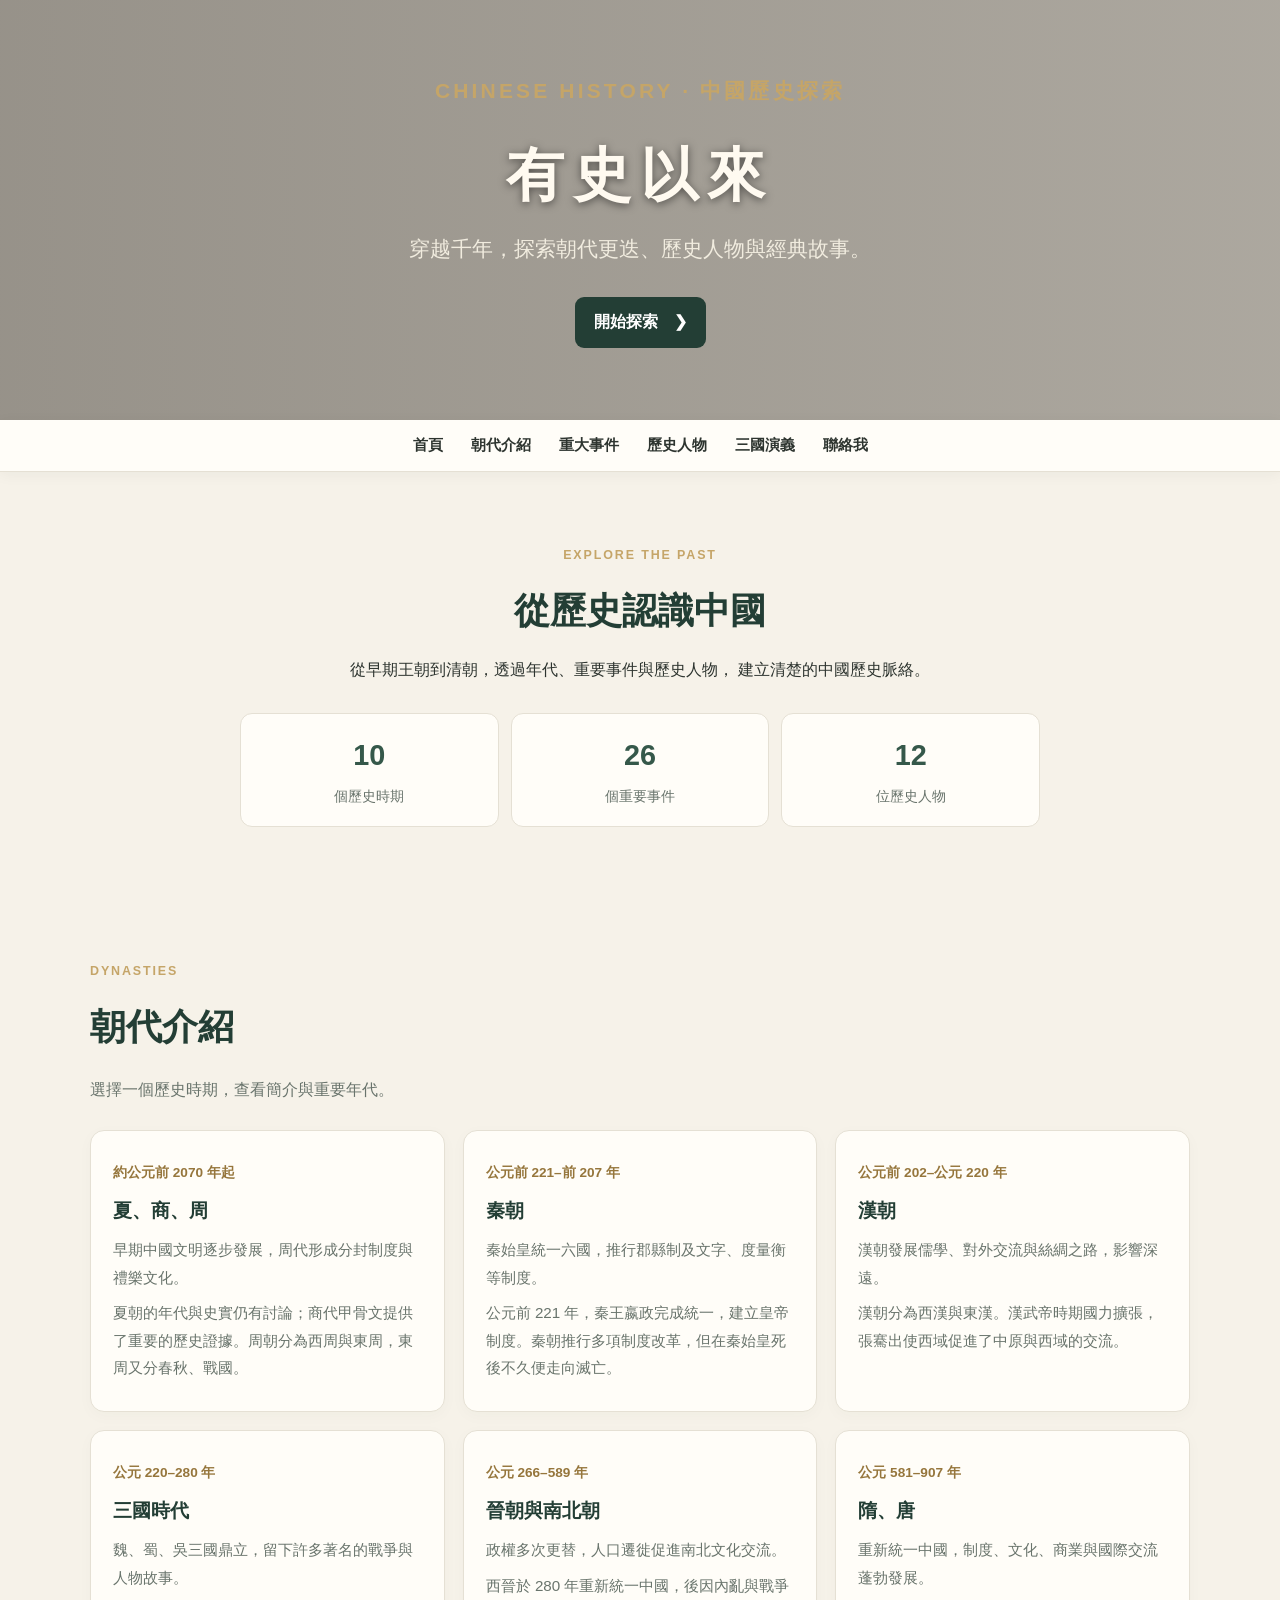
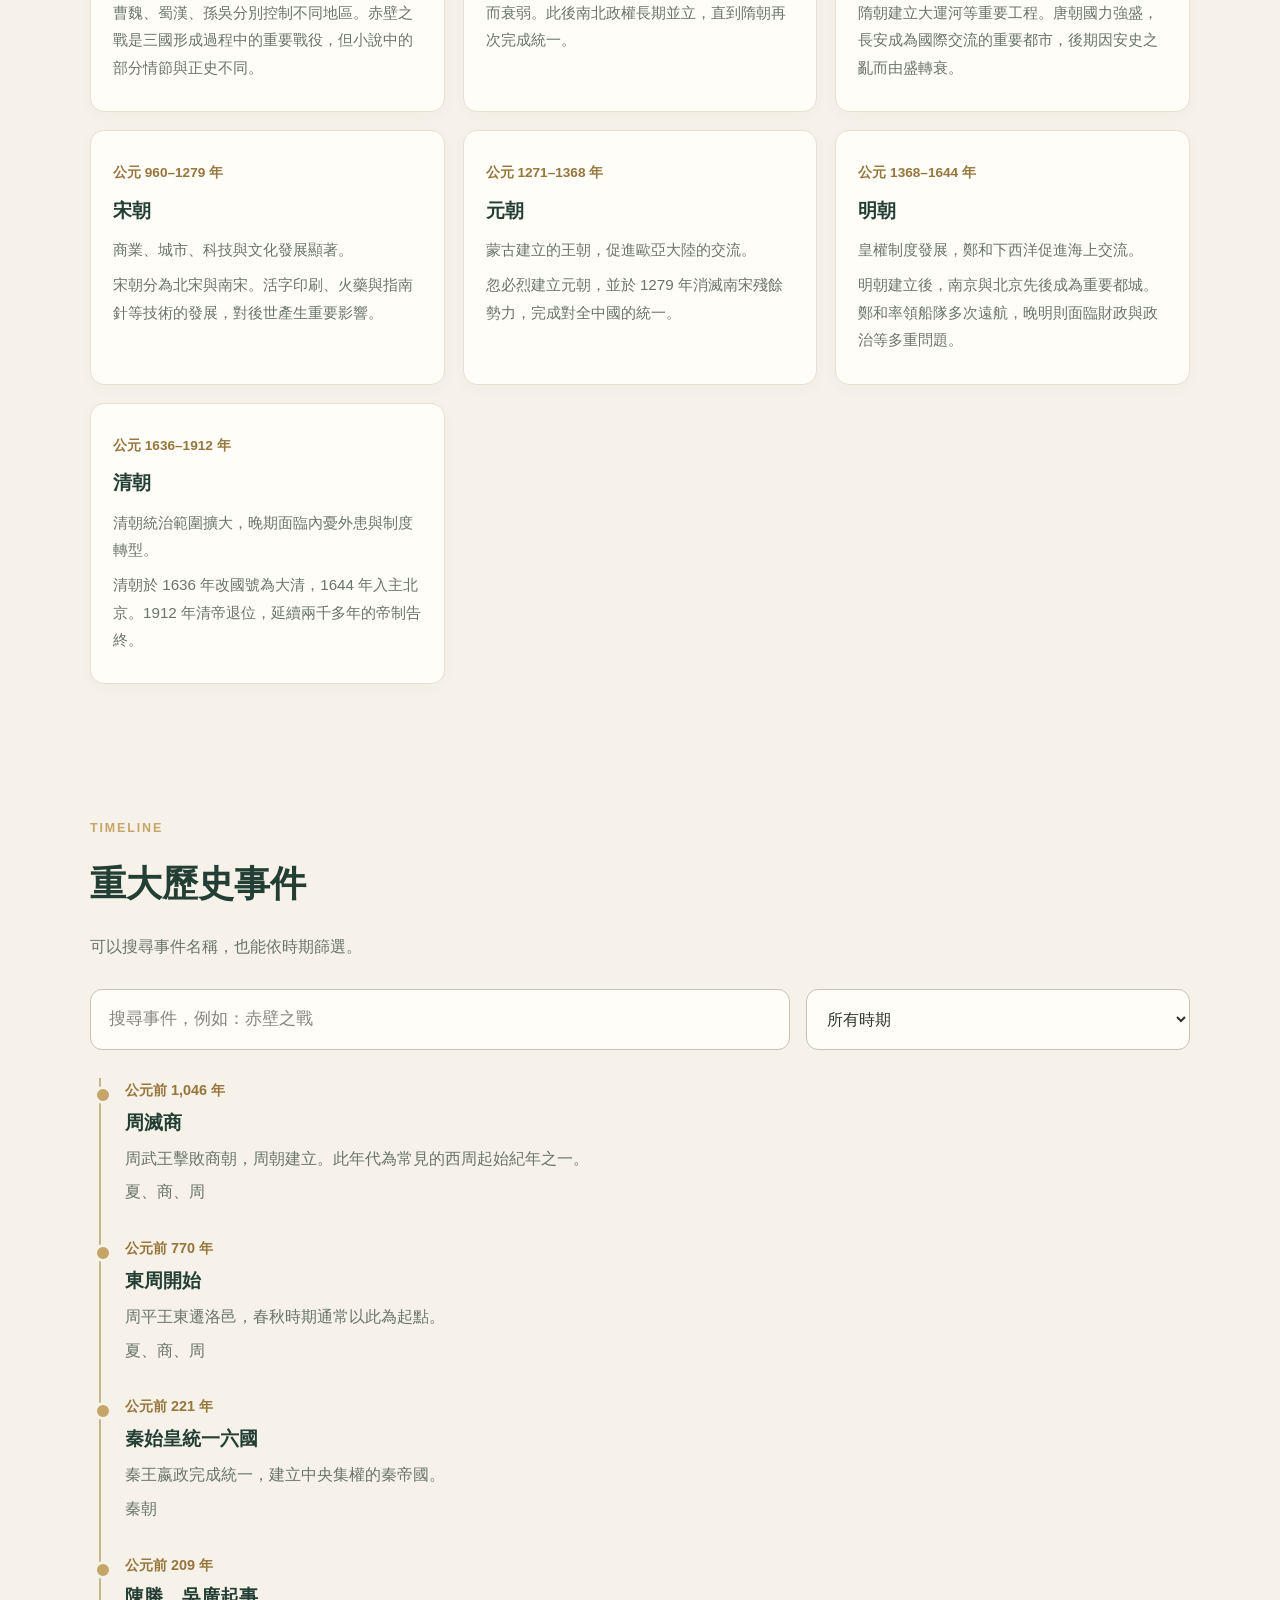
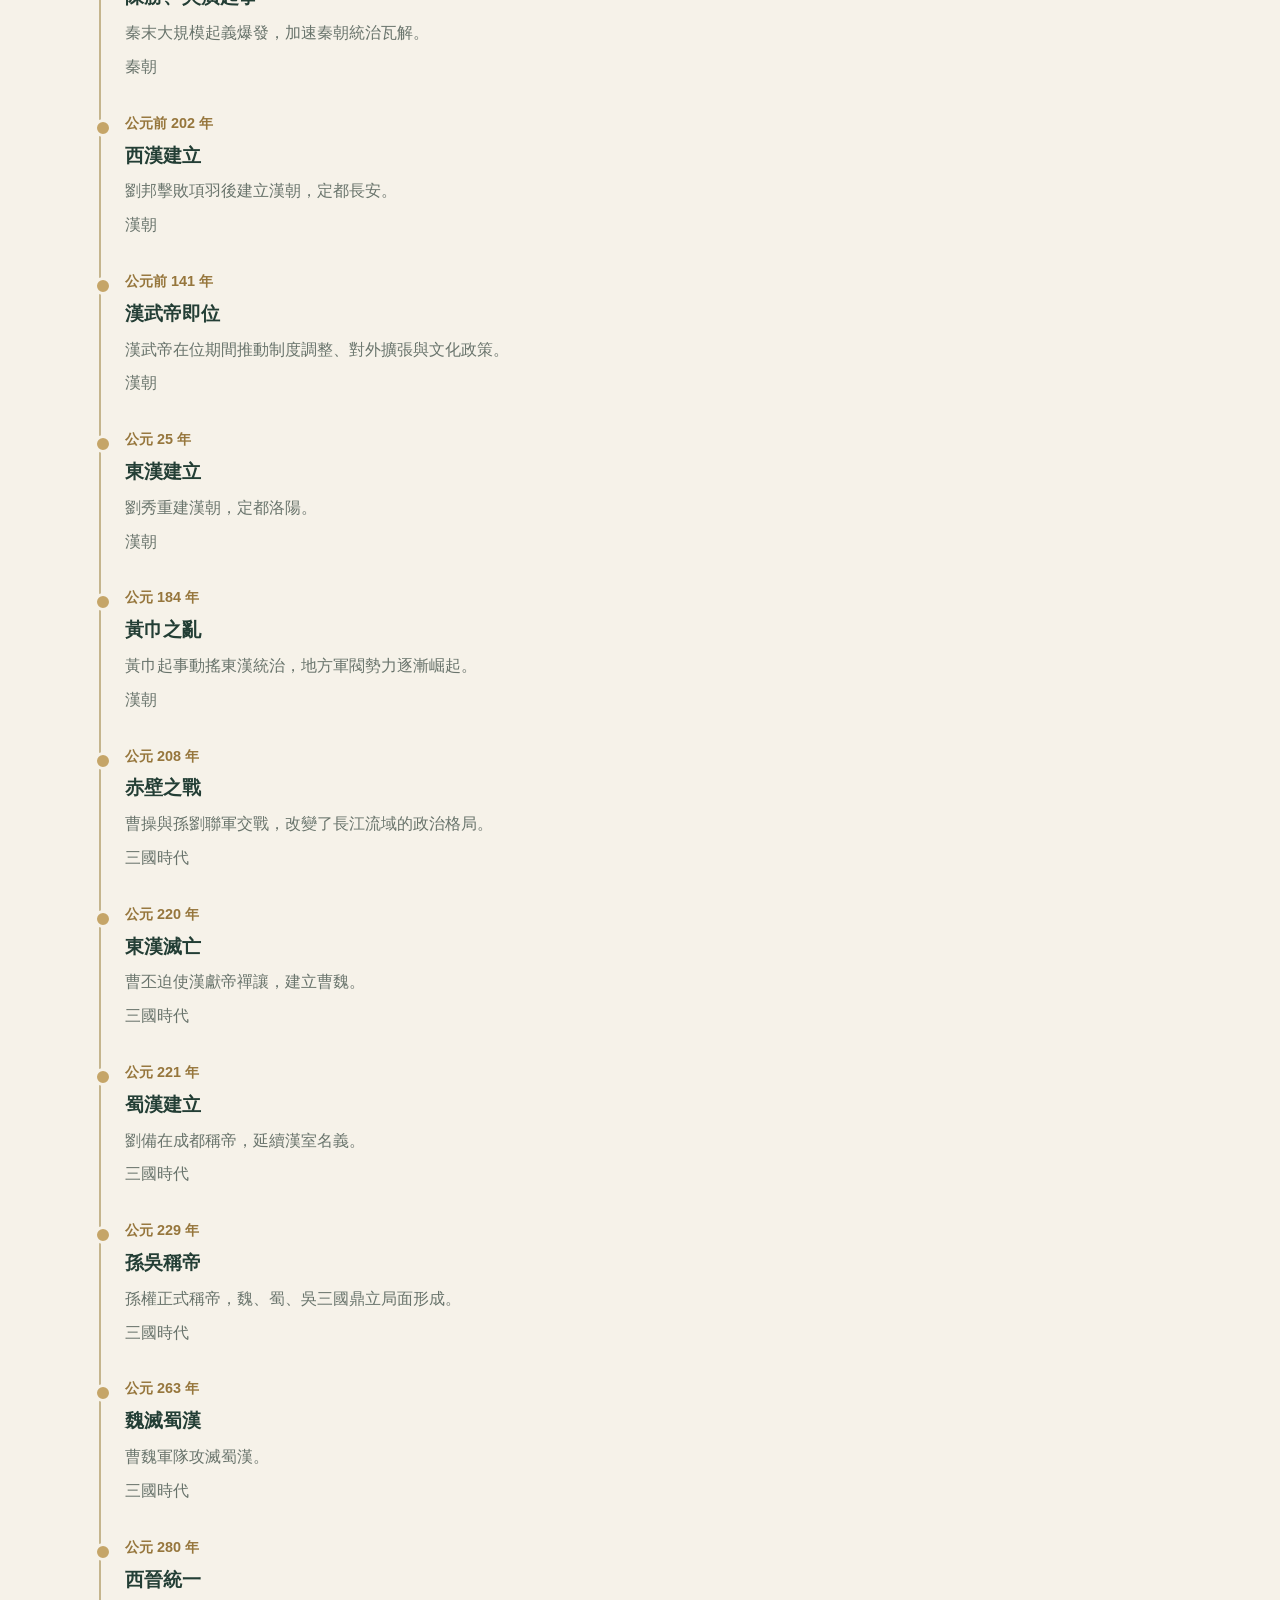
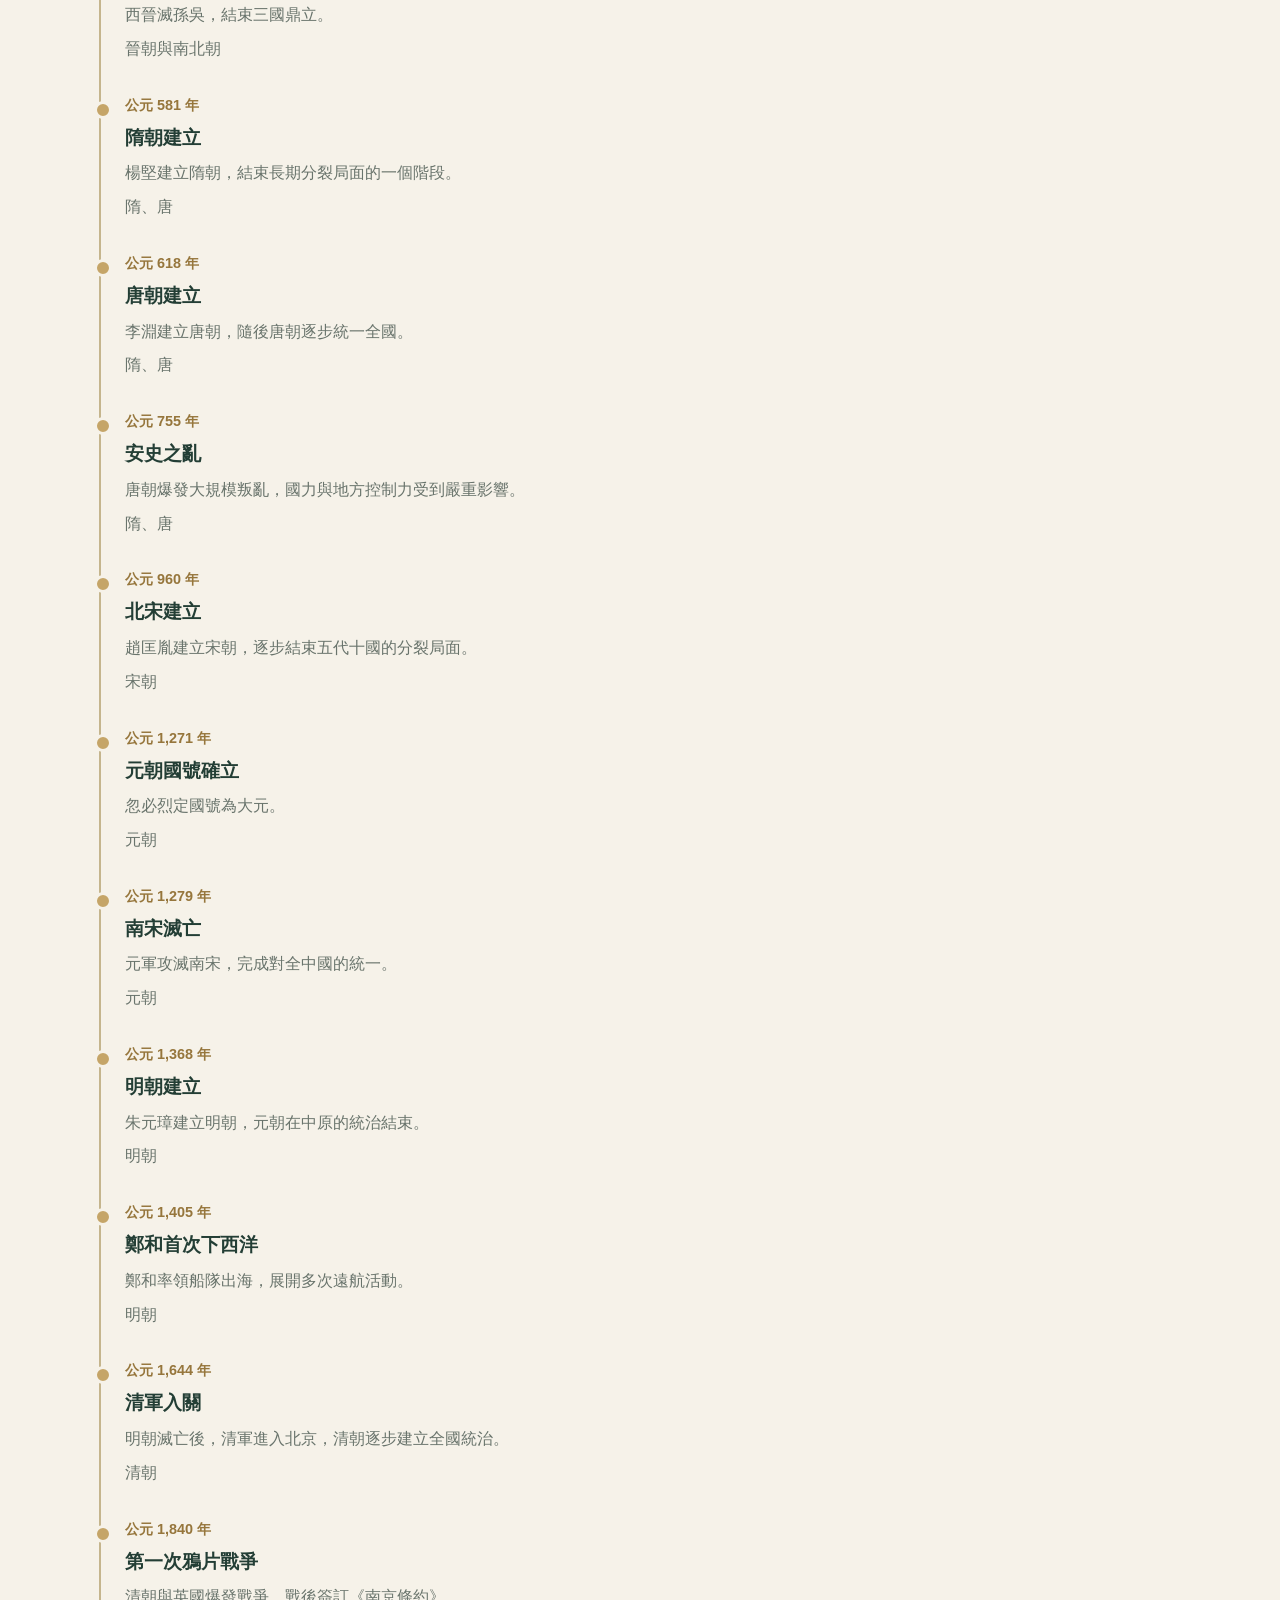
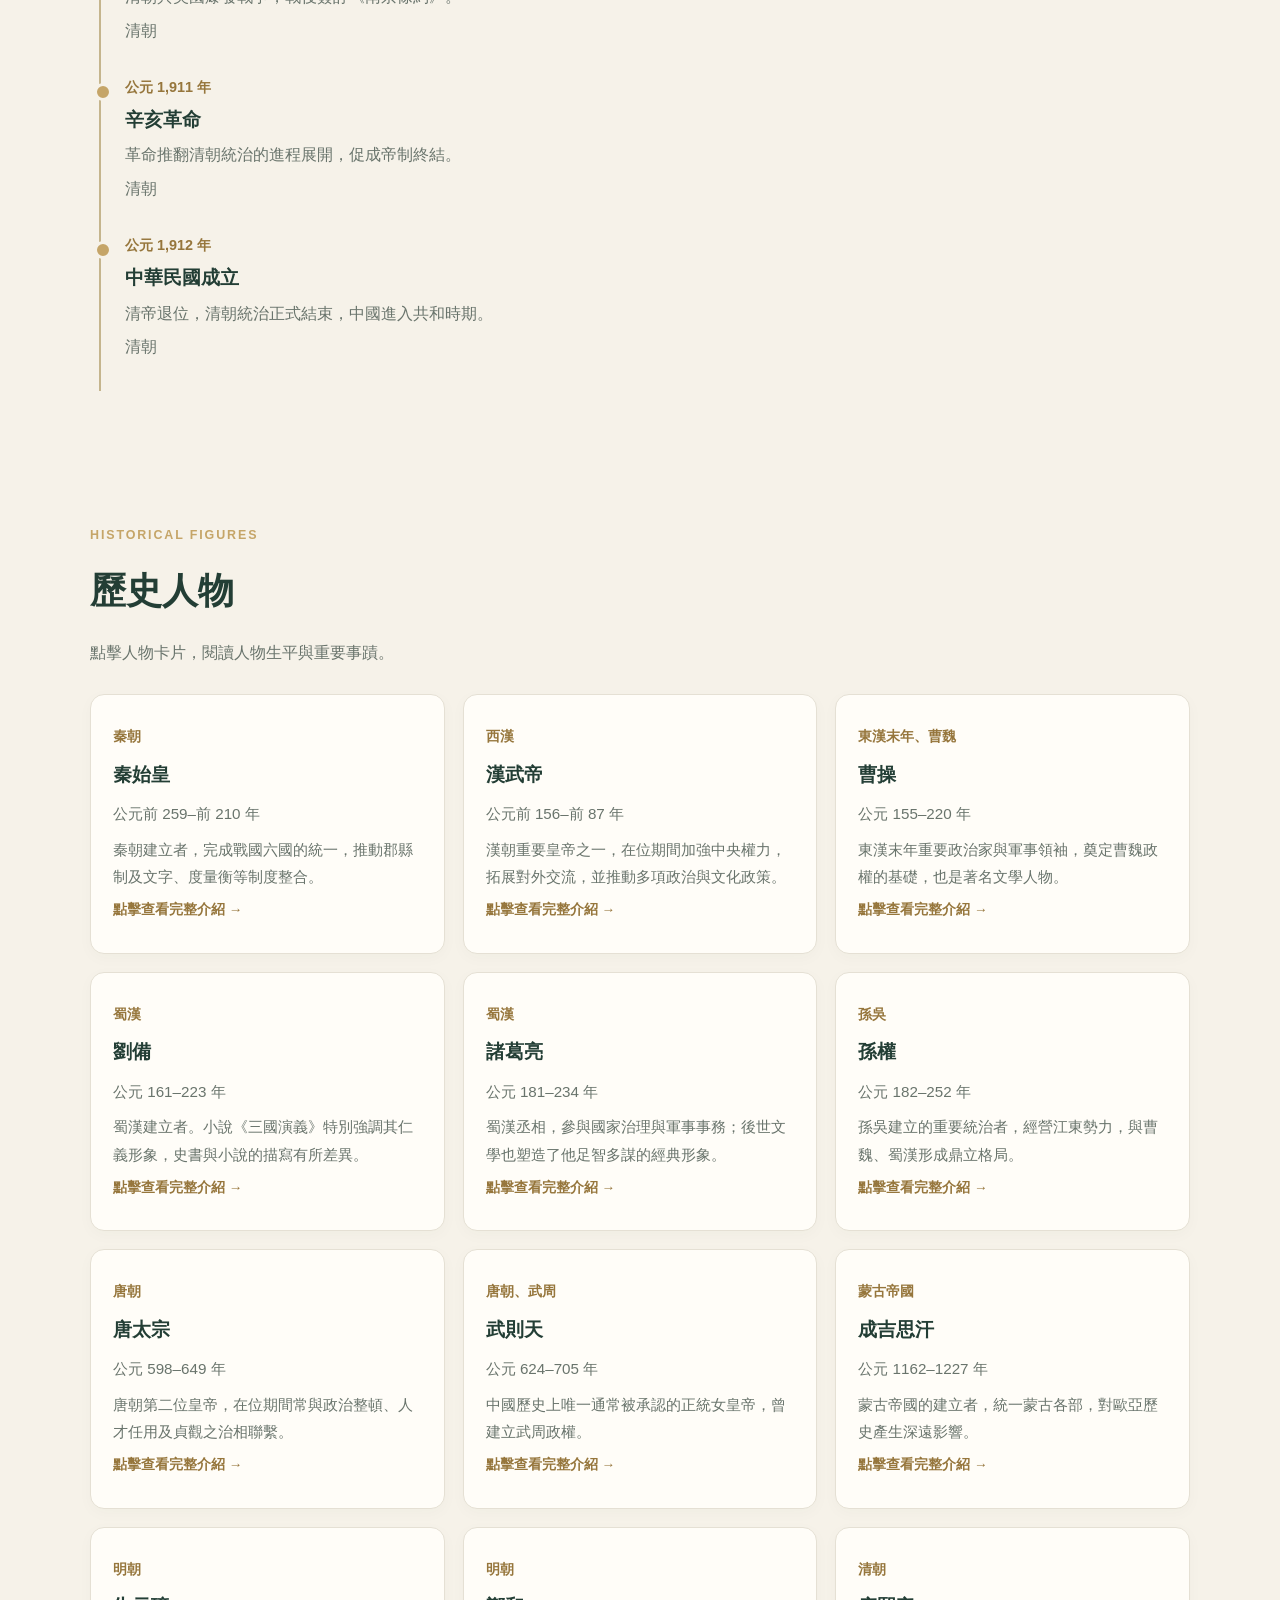
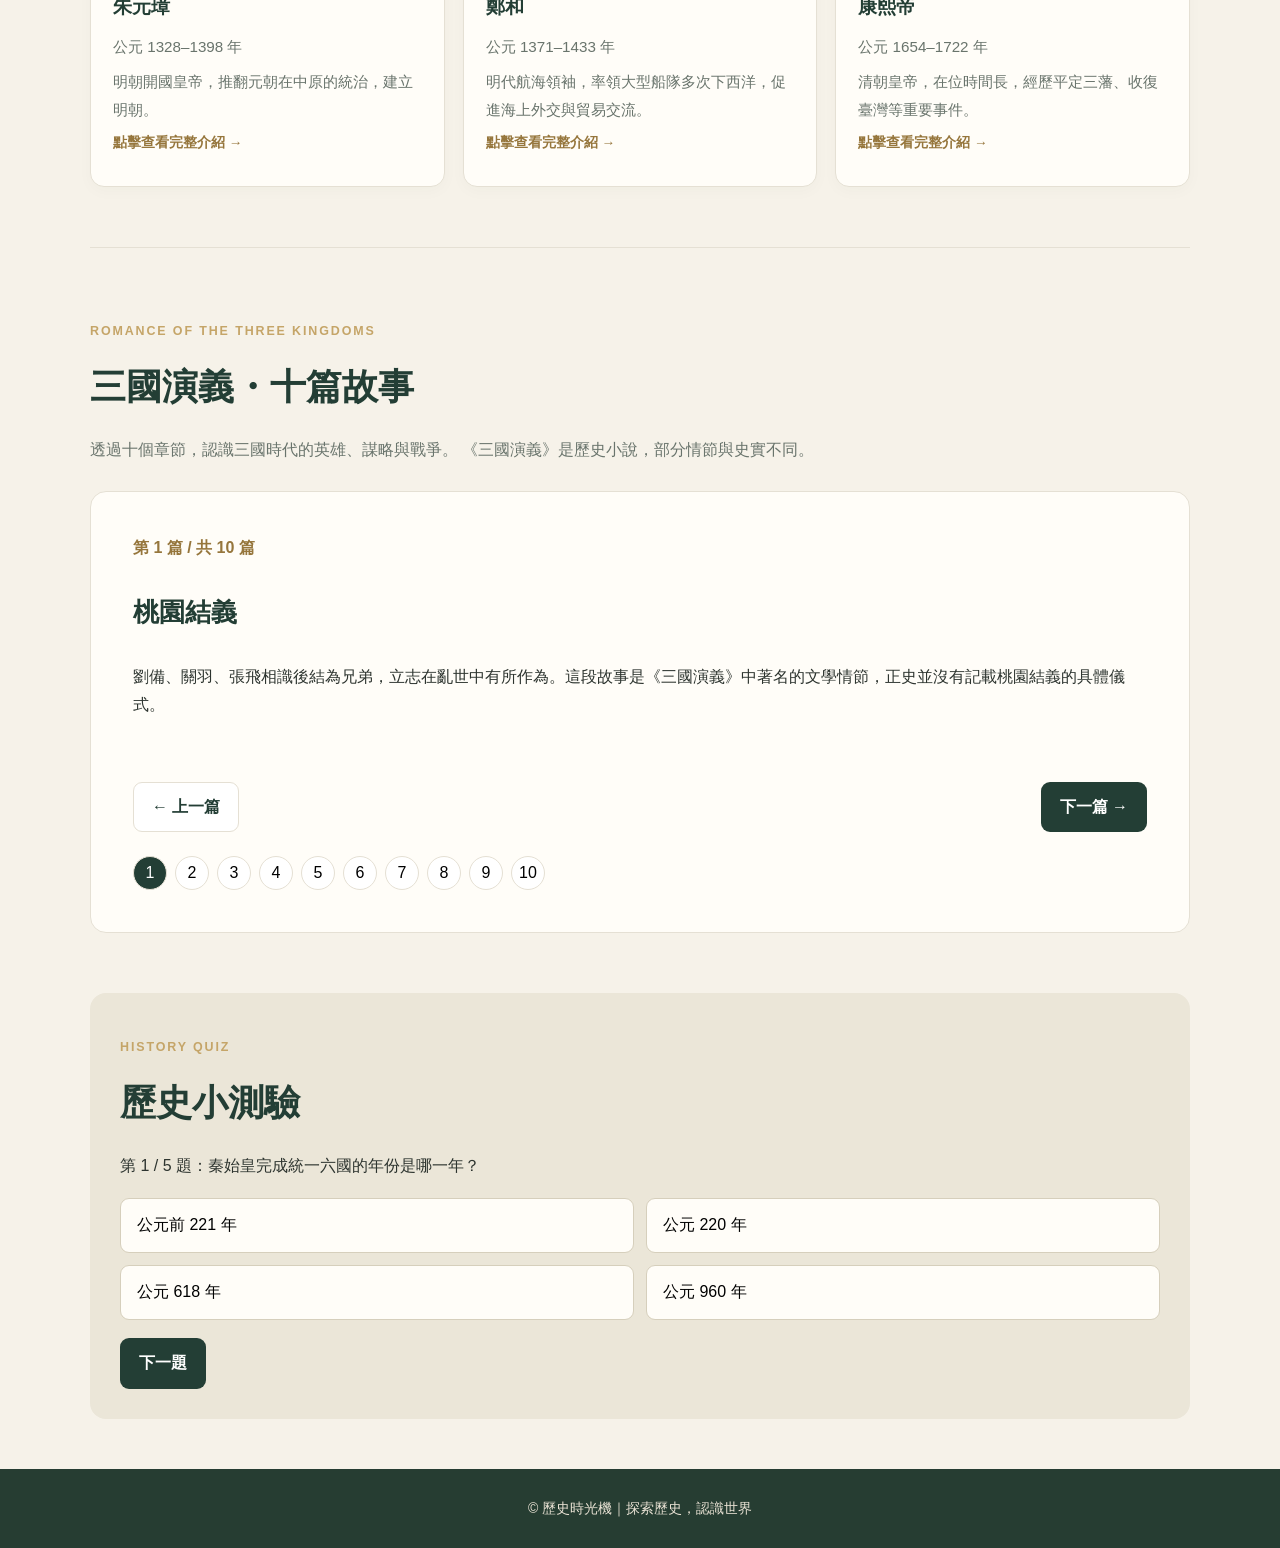
==== commit c17f13dc: "Add files via upload" ====
--- a/index.html
+++ b/index.html
@@ -5,7 +5,7 @@
   <meta charset="UTF-8">
   <meta name="viewport" content="width=device-width, initial-scale=1.0">
   <meta name="description" content="透過歷史時間軸、朝代、人物與三國故事，探索中國歷史。">
-  <title>華夏史記｜中國歷史互動網站</title>
+  <title>有史以來</title>
   <link rel="stylesheet" href="style.css">
   <script src="script.js" defer></script>
 </head>
@@ -125,9 +125,8 @@
     <p id="dialog-description"></p>
   </dialog>
 
-  <footer>
-    <p>華夏史記｜中國歷史互動學習網站</p>
-    <p>歷史年份以常見史學紀年為基礎，部分早期年代仍有學術討論。</p>
+  <footer class="site-footer">
+    <p>© 歷史時光機｜探索歷史，認識世界</p>
   </footer>
 </body>
 </html>
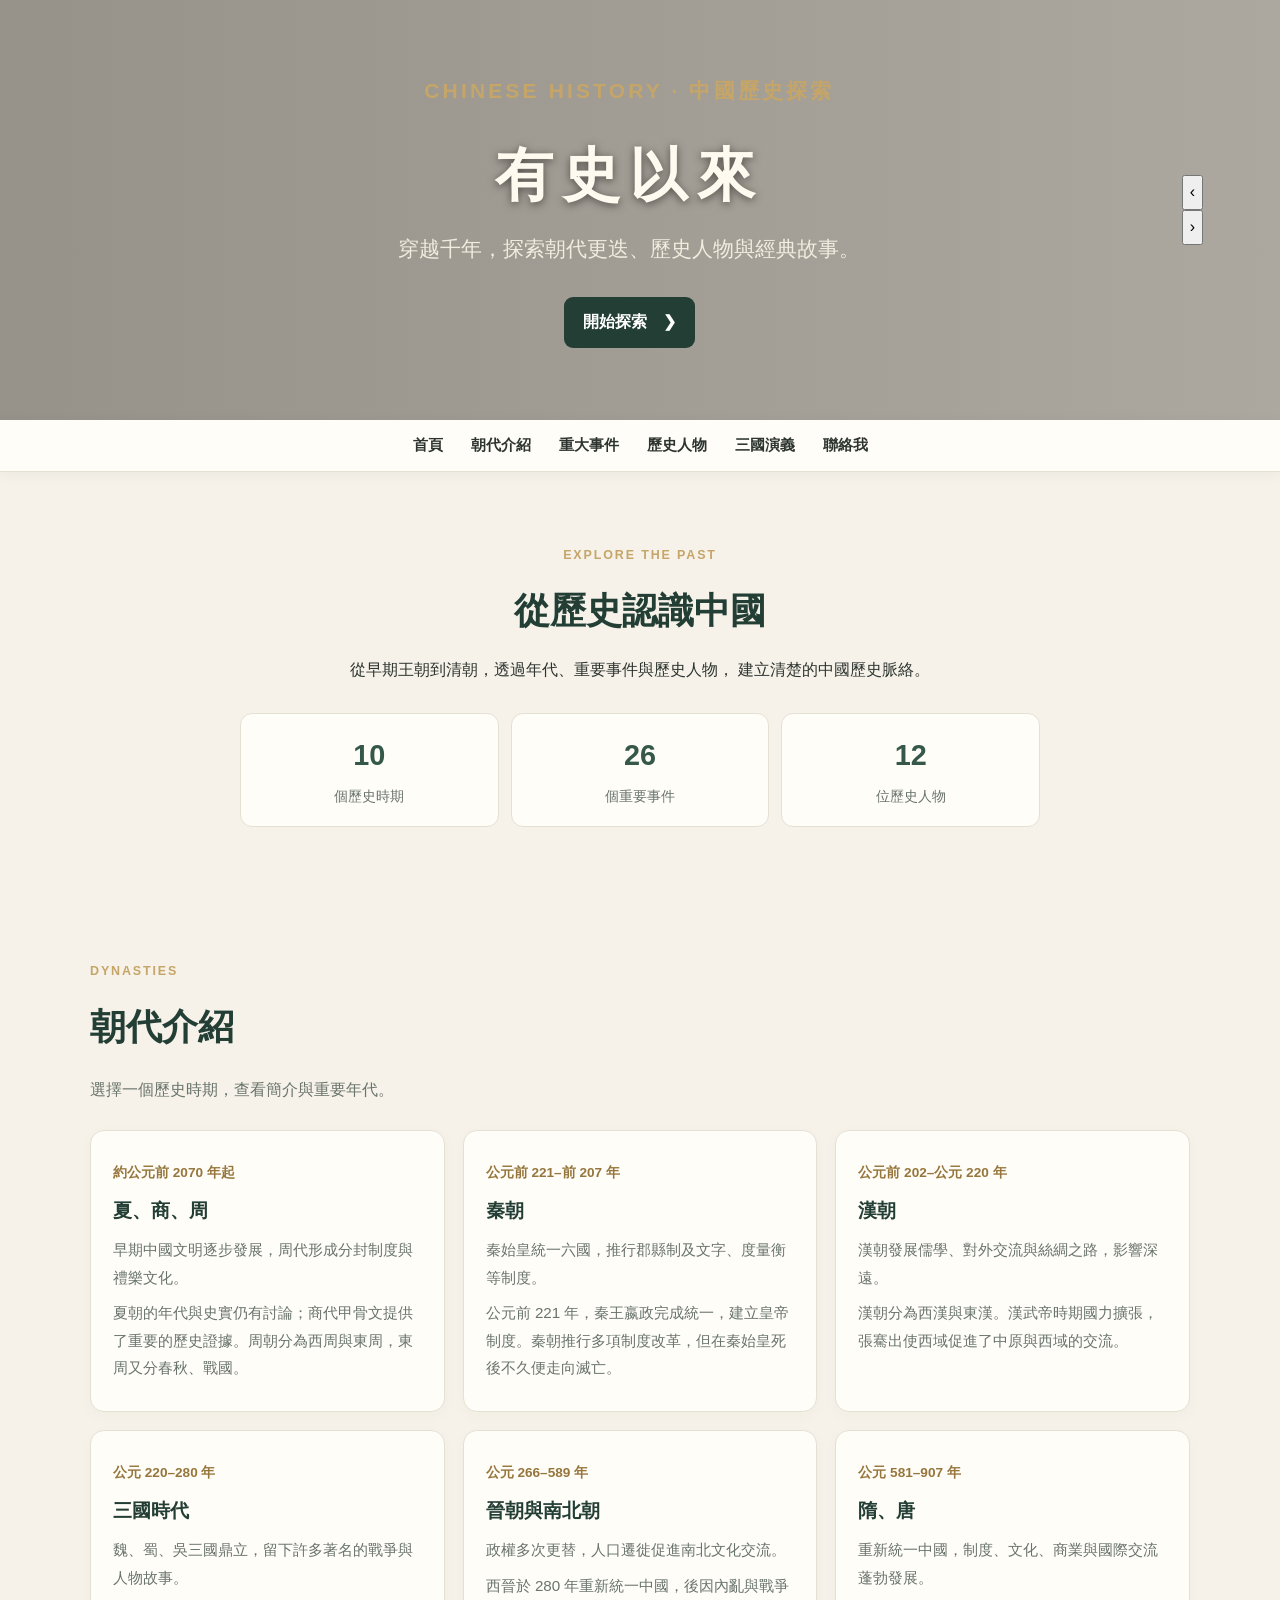
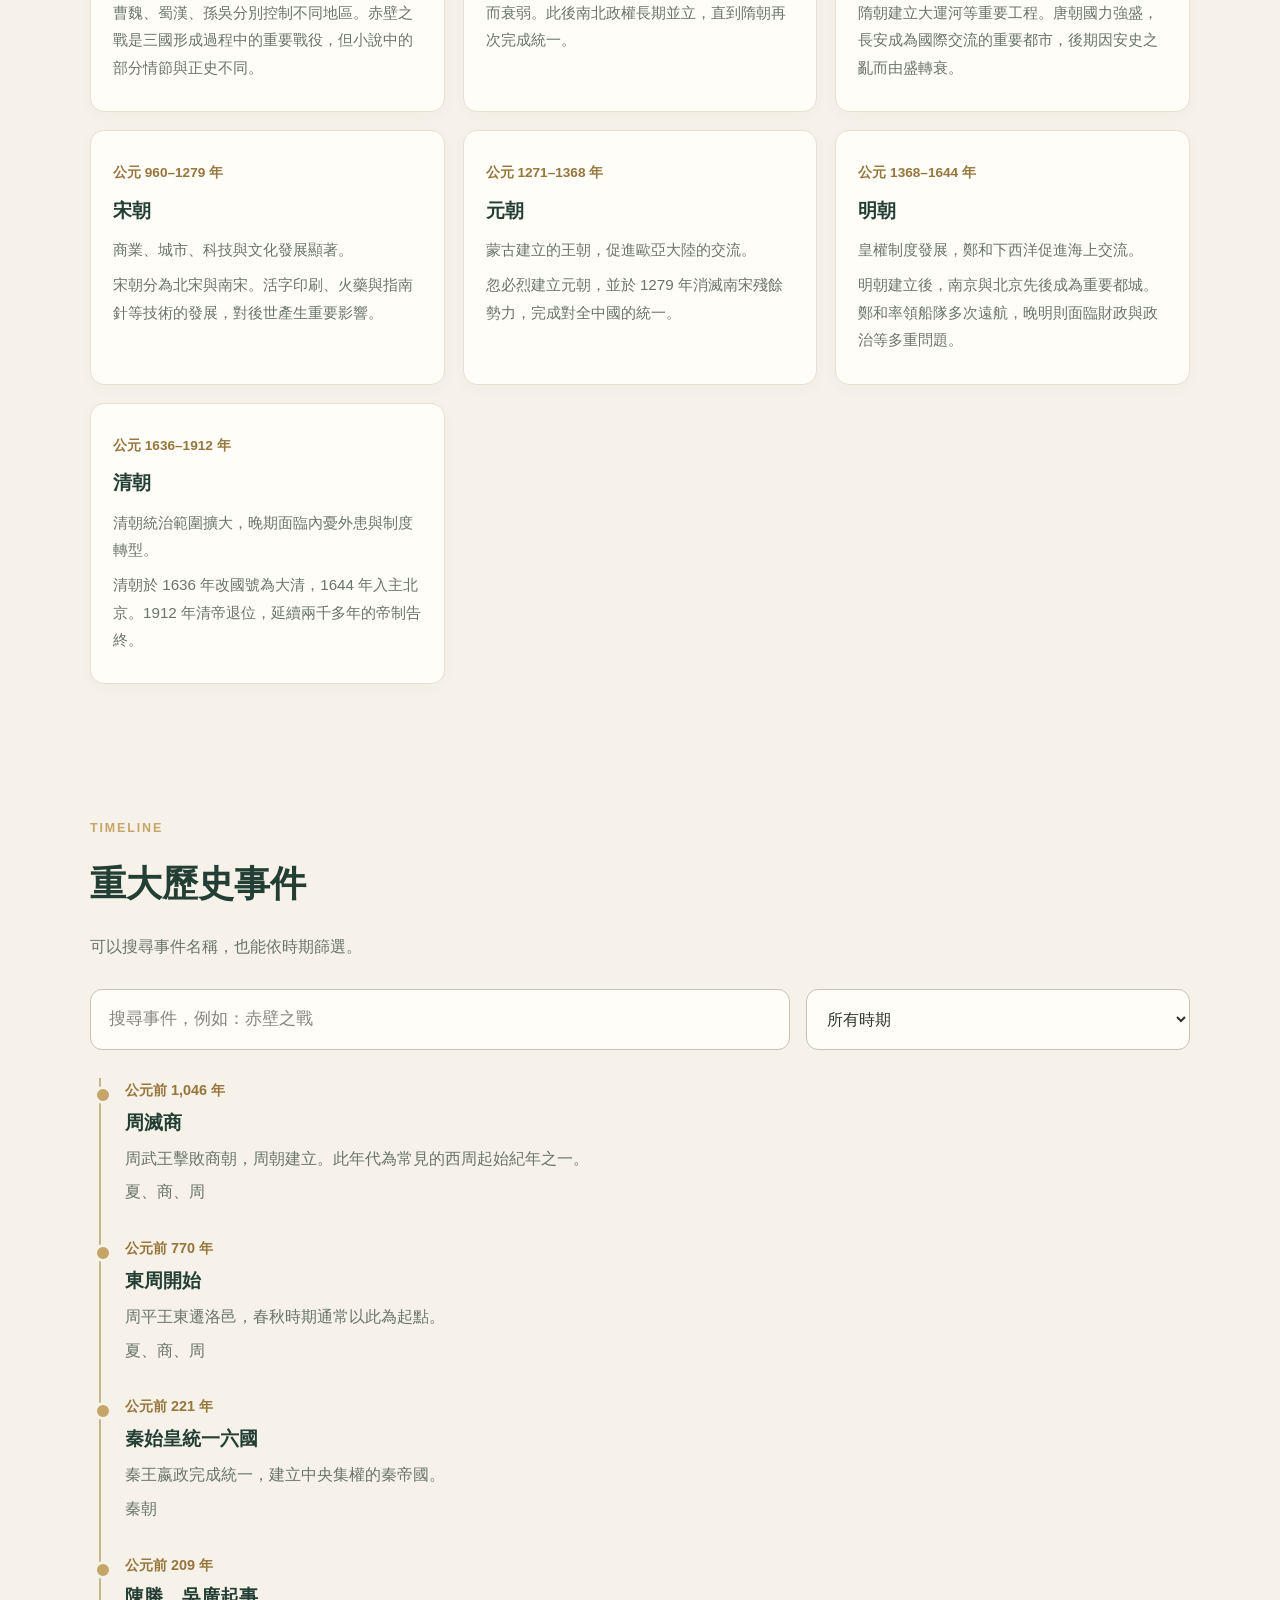
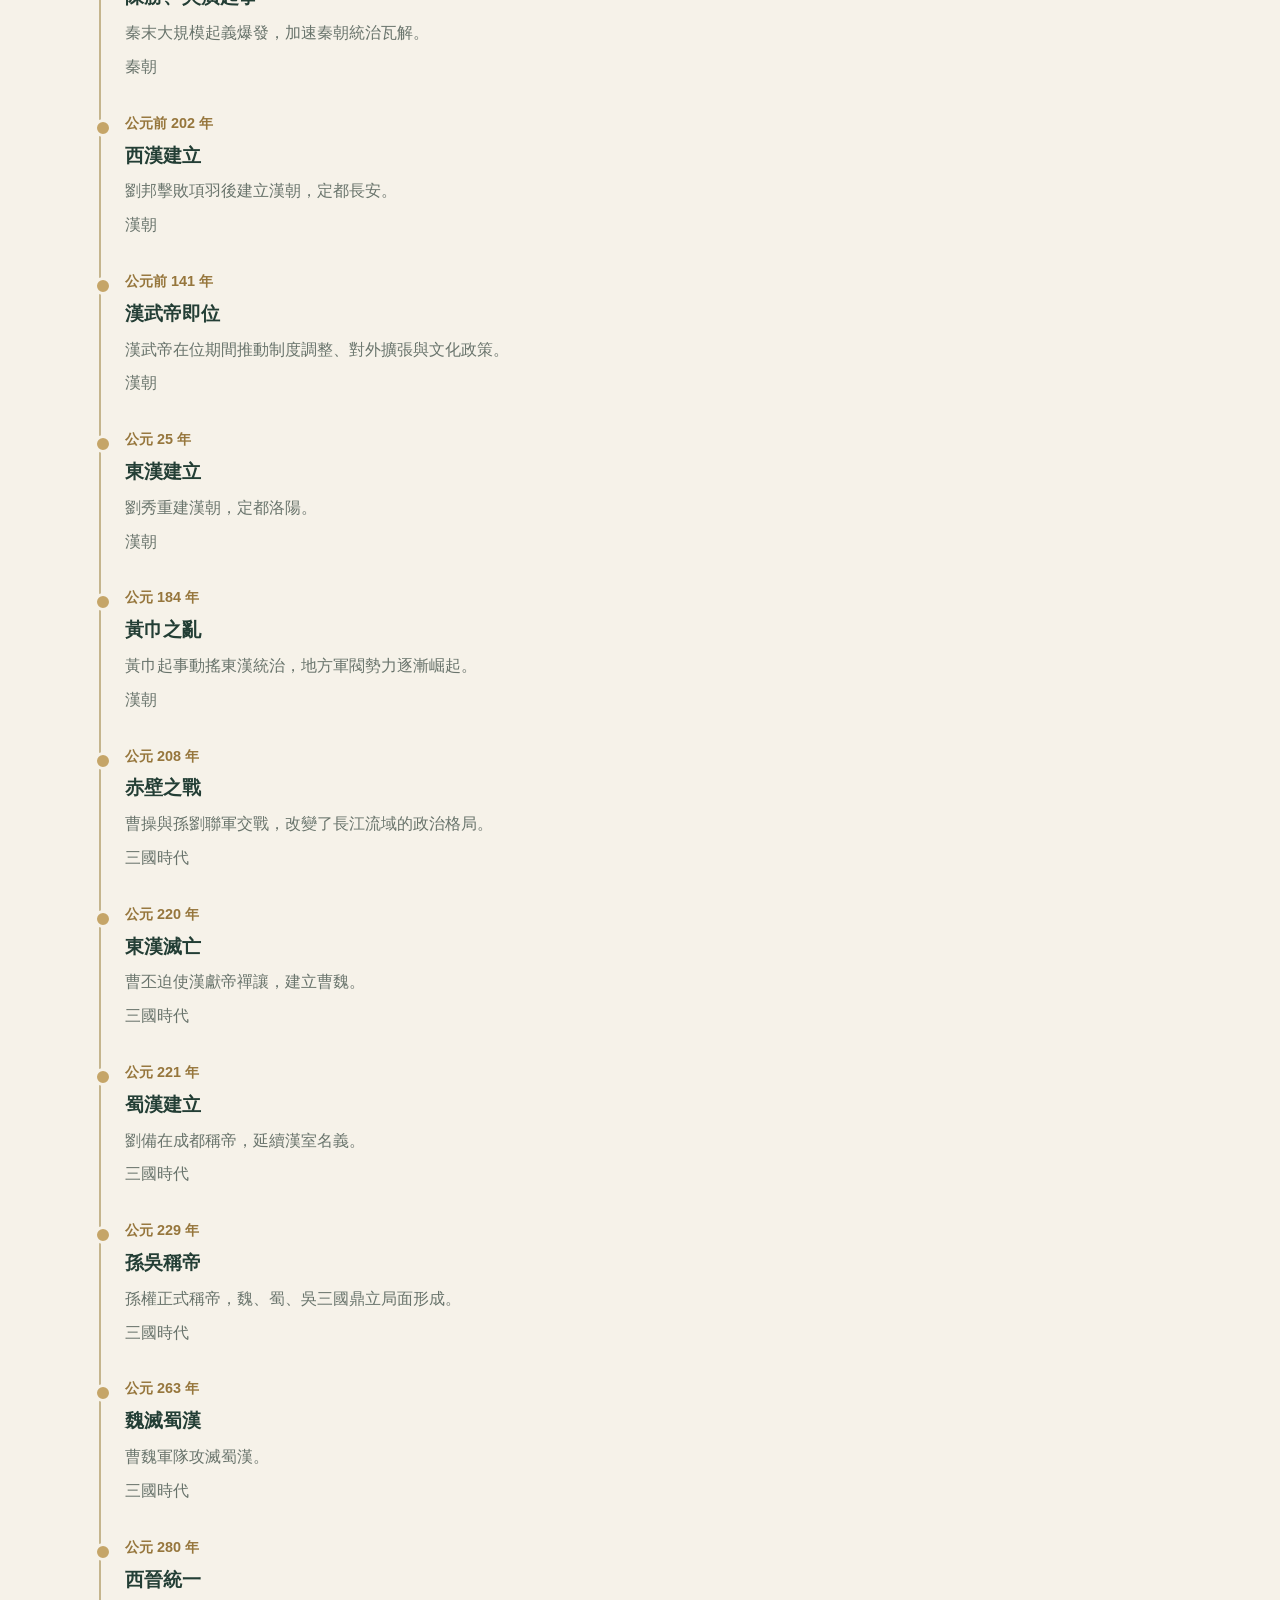
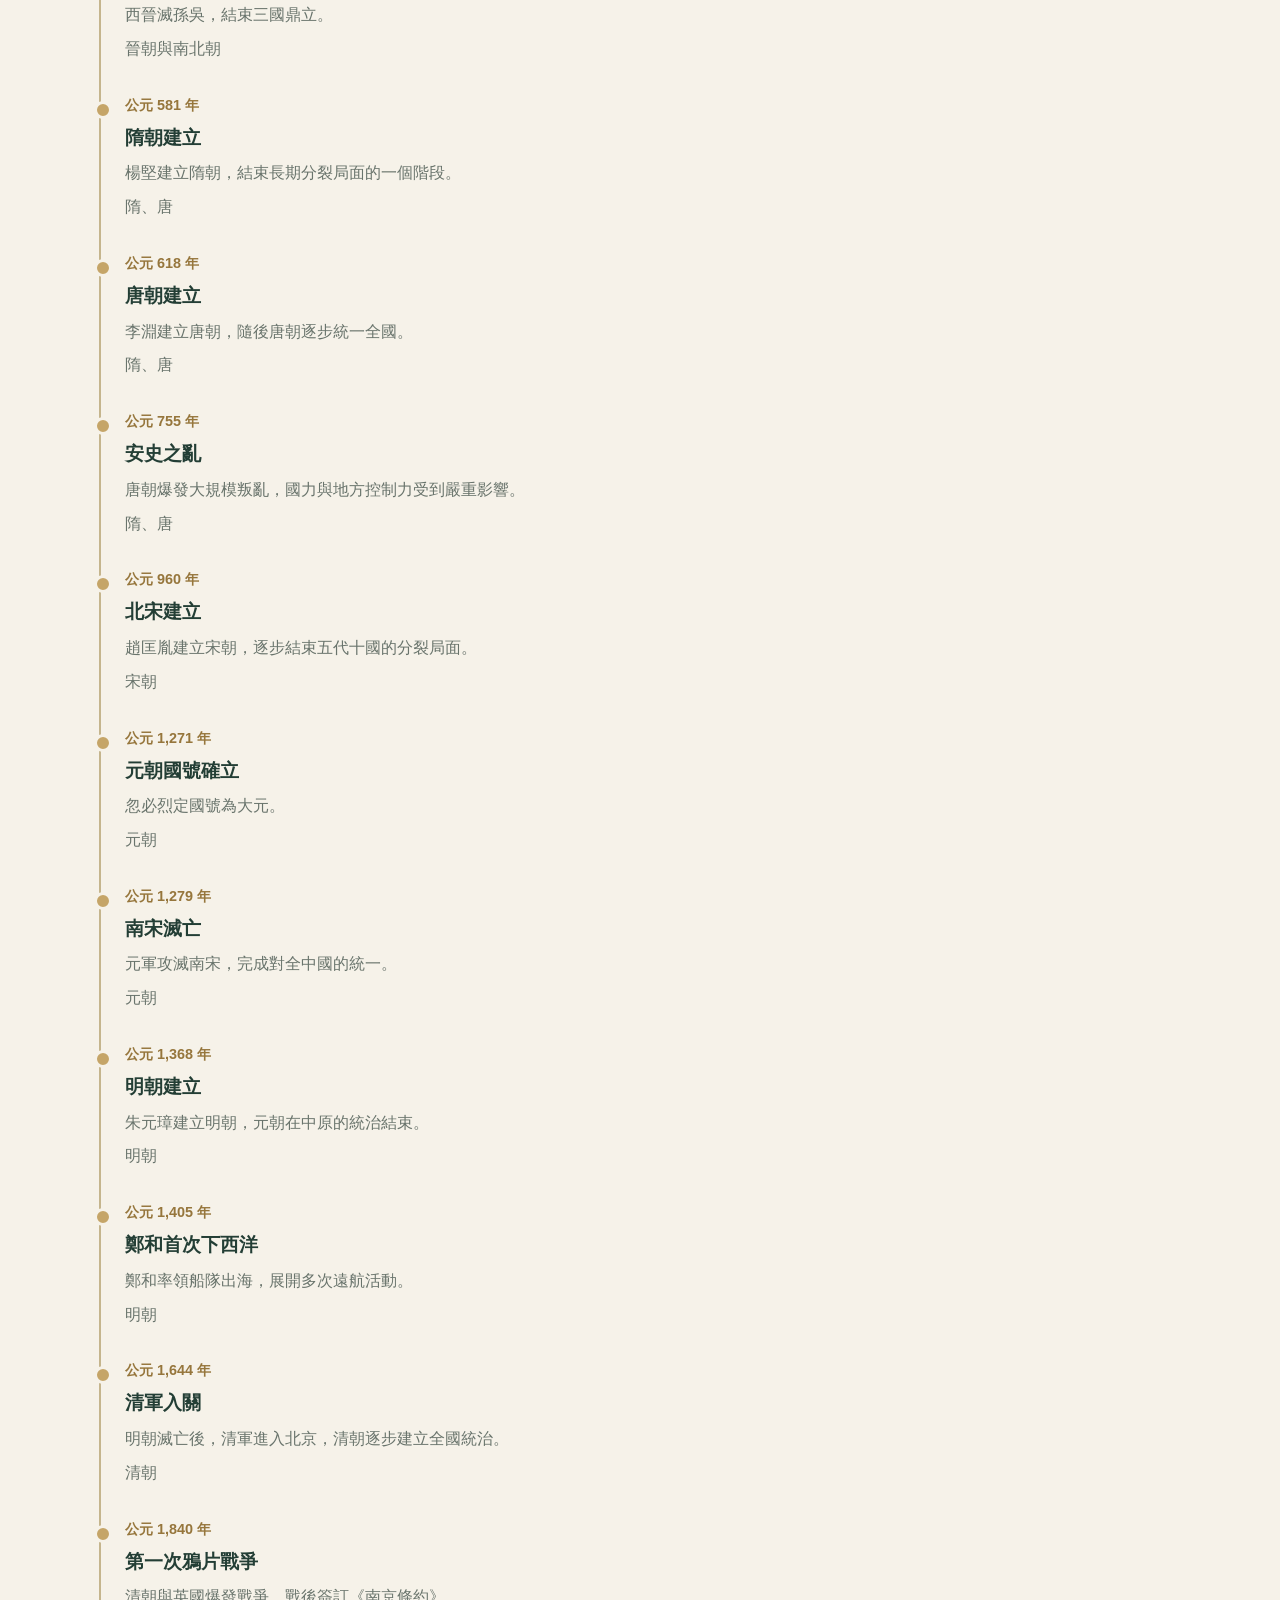
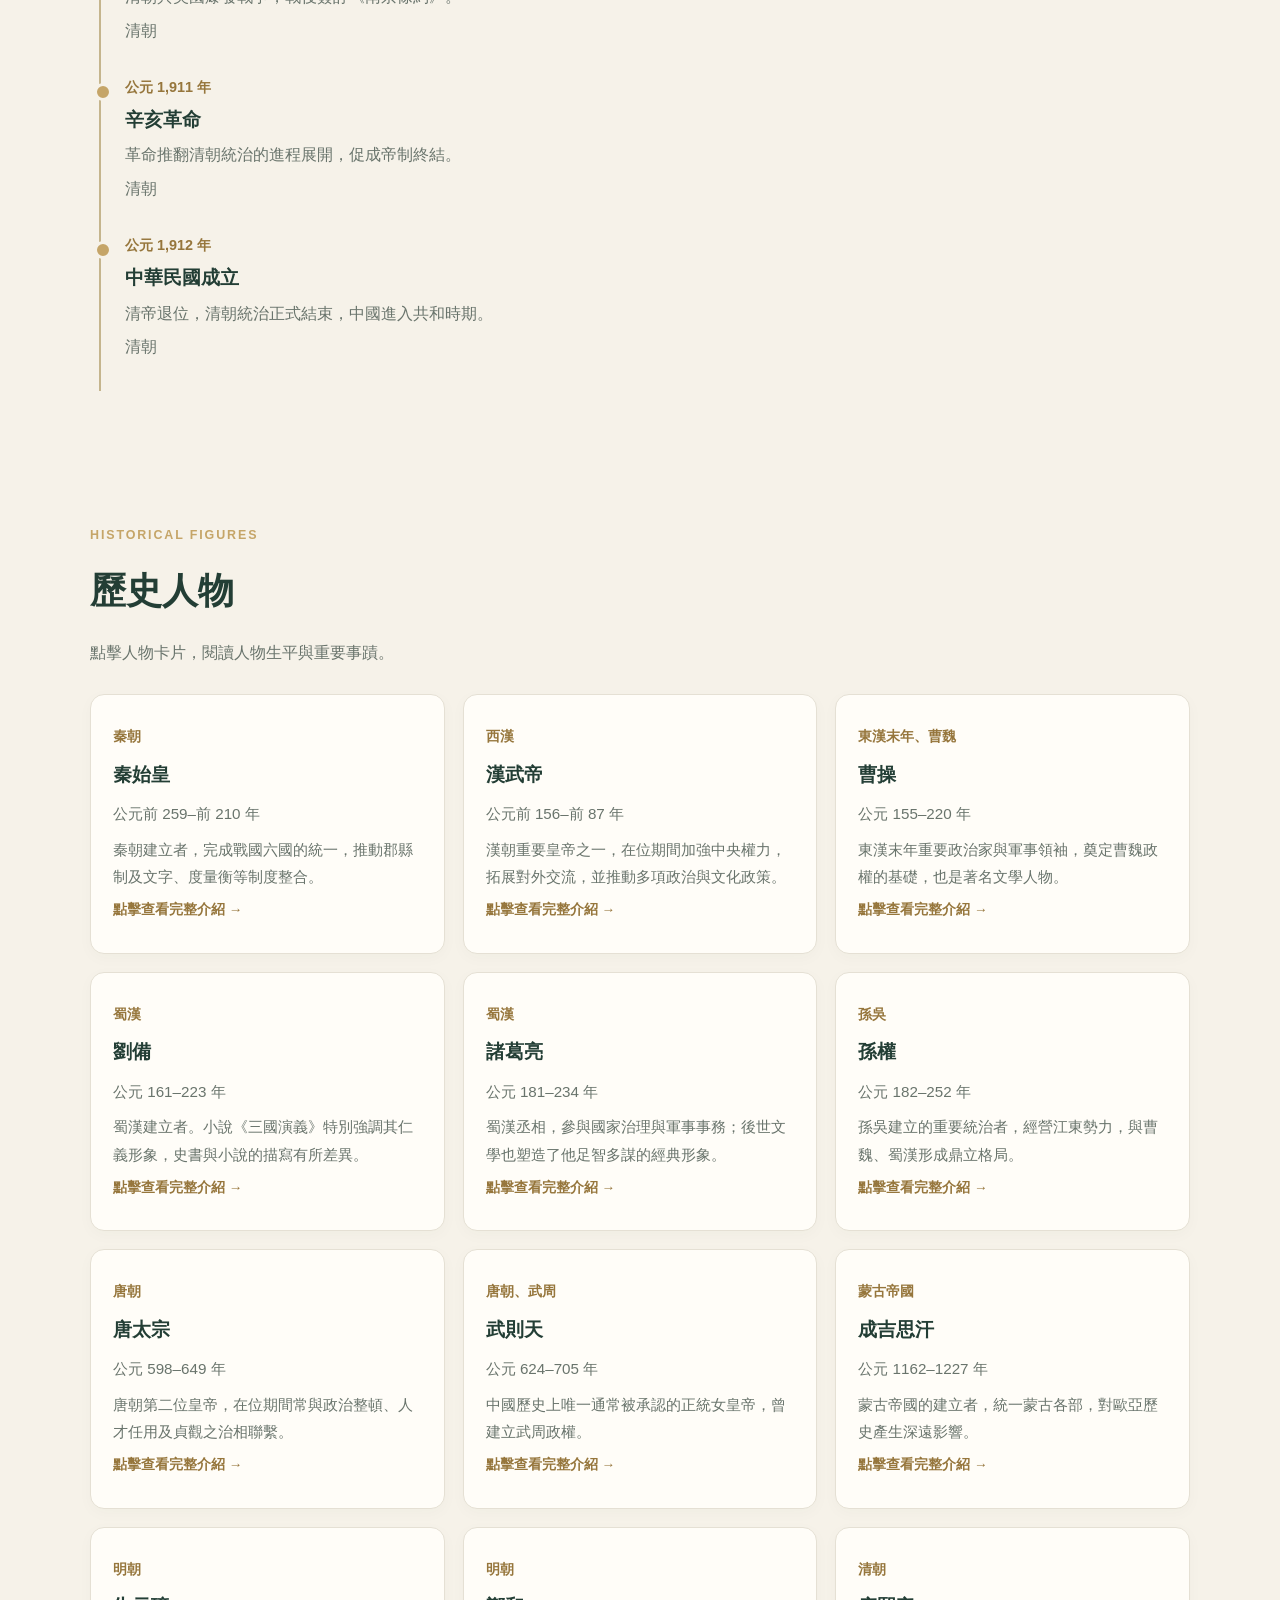
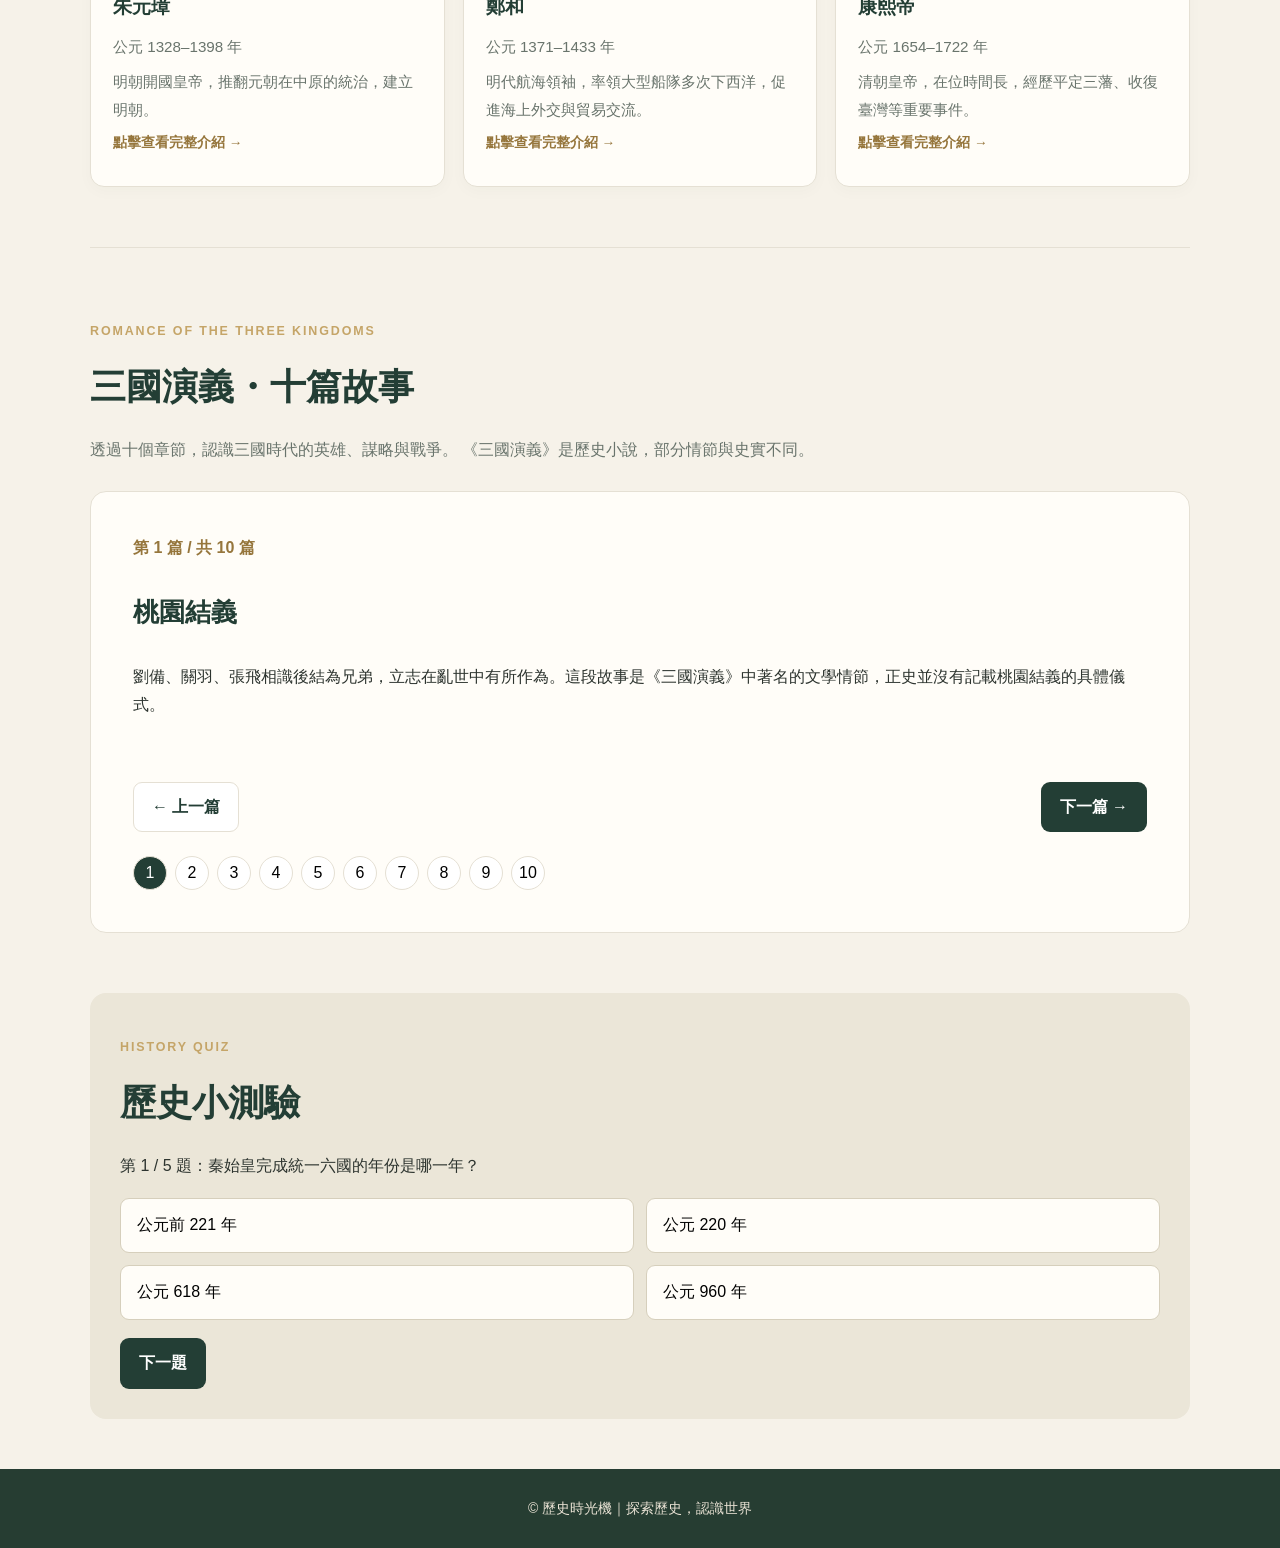
==== commit 635d67b5: "Enhance hero section with images and content Updated hero section with new images and improved conte" ====
--- a/index.html
+++ b/index.html
@@ -11,15 +11,47 @@
 </head>
 <body>
 
-<!-- 首頁大圖橫幅 -->
+
+<!-- 首頁圖片輪播 -->
 <section class="hero">
+
+  <div class="hero-slides" aria-hidden="true">
+    <div class="hero-slide active"
+      style="background-image: url('https://images.unsplash.com/photo-1508804185872-d7badad00f7d?auto=format&fit=crop&w=2000&q=85')">
+    </div>
+
+    <div class="hero-slide"
+      style="background-image: url('https://cdn.getyourguide.com/img/tour/b8ccfcbfee821f03.jpeg/148.jpg')">
+    </div>
+
+    <div class="hero-slide"
+      style="background-image: url('https://assets.debate.com.mx/__export/1778775032719/sites/debate/img/2026/05/14/museo_de_los_guerreros_de_terracota_en_xi-an-_china.jpg_1015297232.jpg')">
+    </div>
+  </div>
+
   <div class="hero-content">
-      <p class="eyebrow">CHINESE HISTORY · 中國歷史探索</p>
-      <h1>有史以來</h1>
-      <p class="hero-subtitle">穿越千年，探索朝代更迭、歷史人物與經典故事。</p>
-      <a class="primary-button" href="#timeline">開始探索　❯</a>
+    <p class="eyebrow">CHINESE HISTORY · 中國歷史探索</p>
+    <h1>有史以來</h1>
+    <p class="hero-subtitle">
+      穿越千年，探索朝代更迭、歷史人物與經典故事。
+    </p>
+    <a class="primary-button" href="#timeline">
+      開始探索　❯
+    </a>
   </div>
+
+  <div class="hero-controls">
+    <button class="hero-arrow" id="hero-prev"
+      aria-label="上一張圖片">‹</button>
+
+    <div class="hero-dots" id="hero-dots"></div>
+
+    <button class="hero-arrow" id="hero-next"
+      aria-label="下一張圖片">›</button>
+  </div>
+
 </section>
+
 
   <nav class="navbar" aria-label="主要導覽">
     <a href="#home">首頁</a>
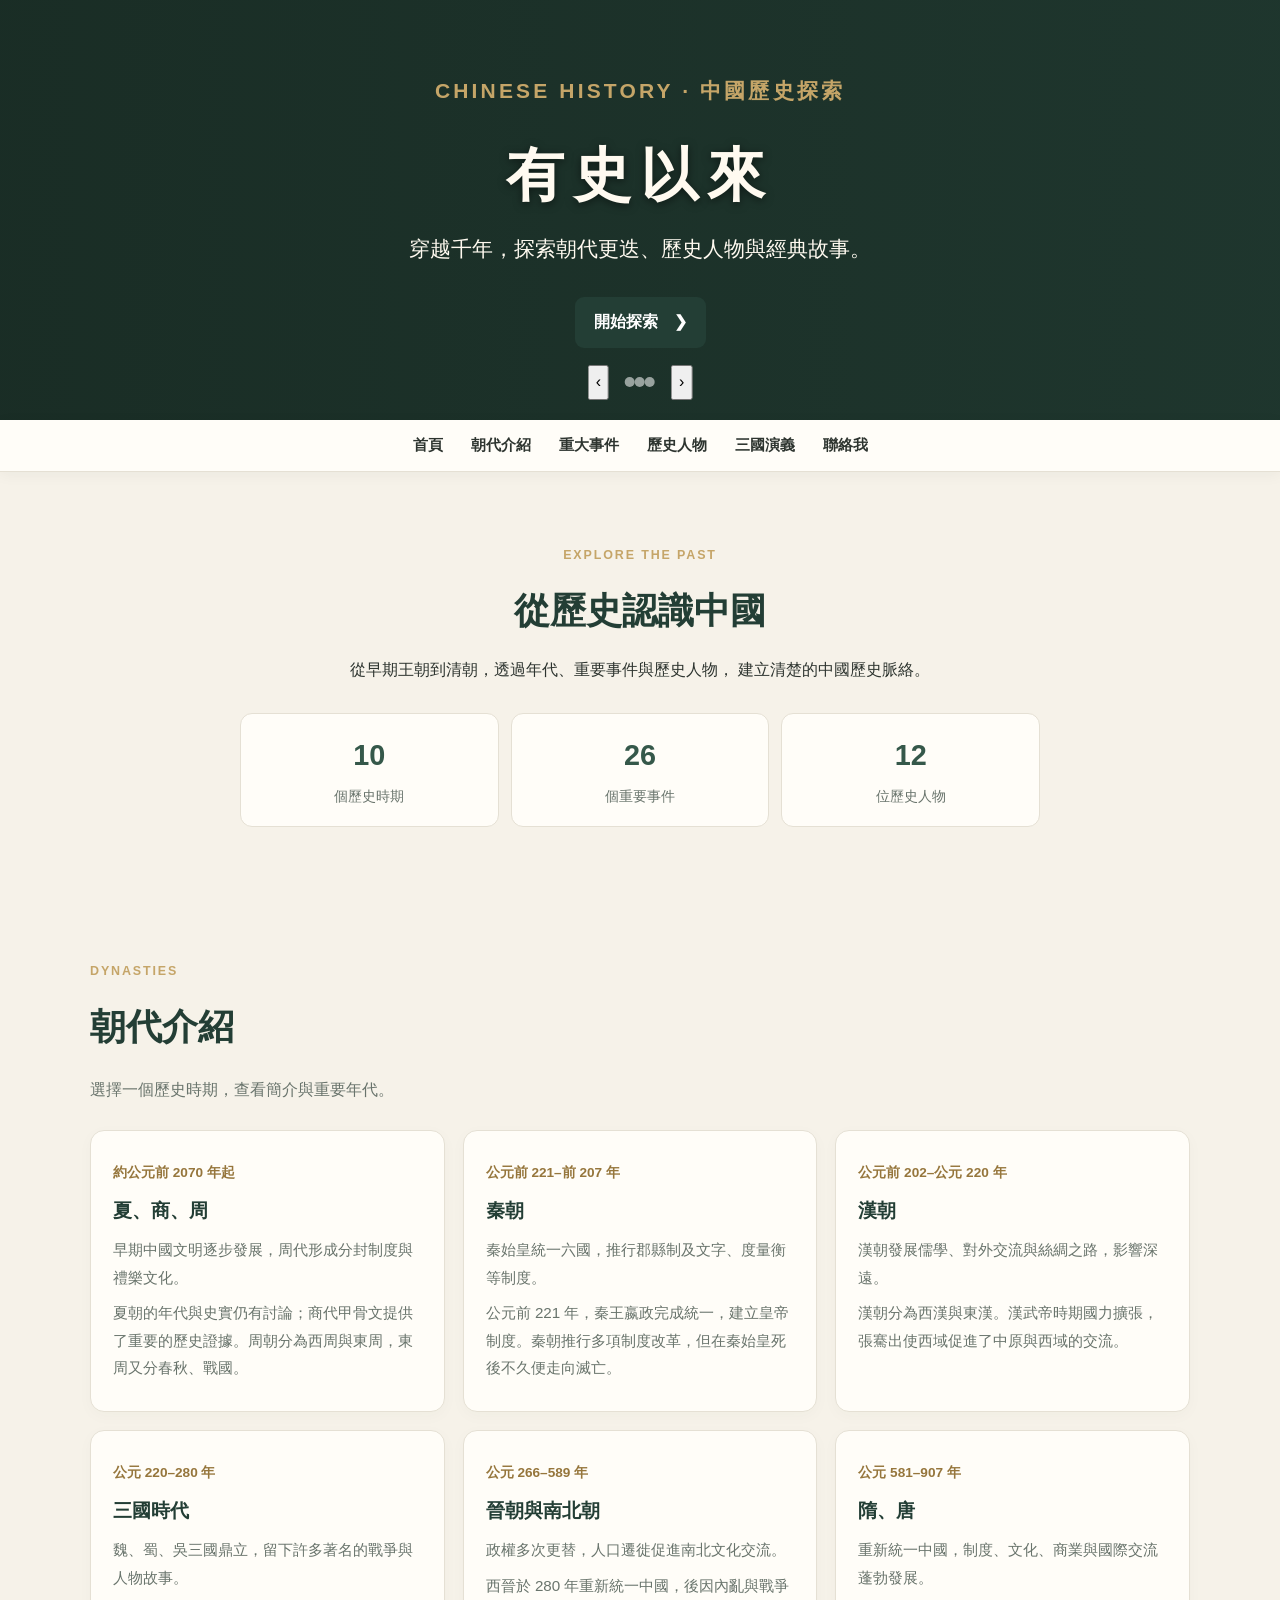
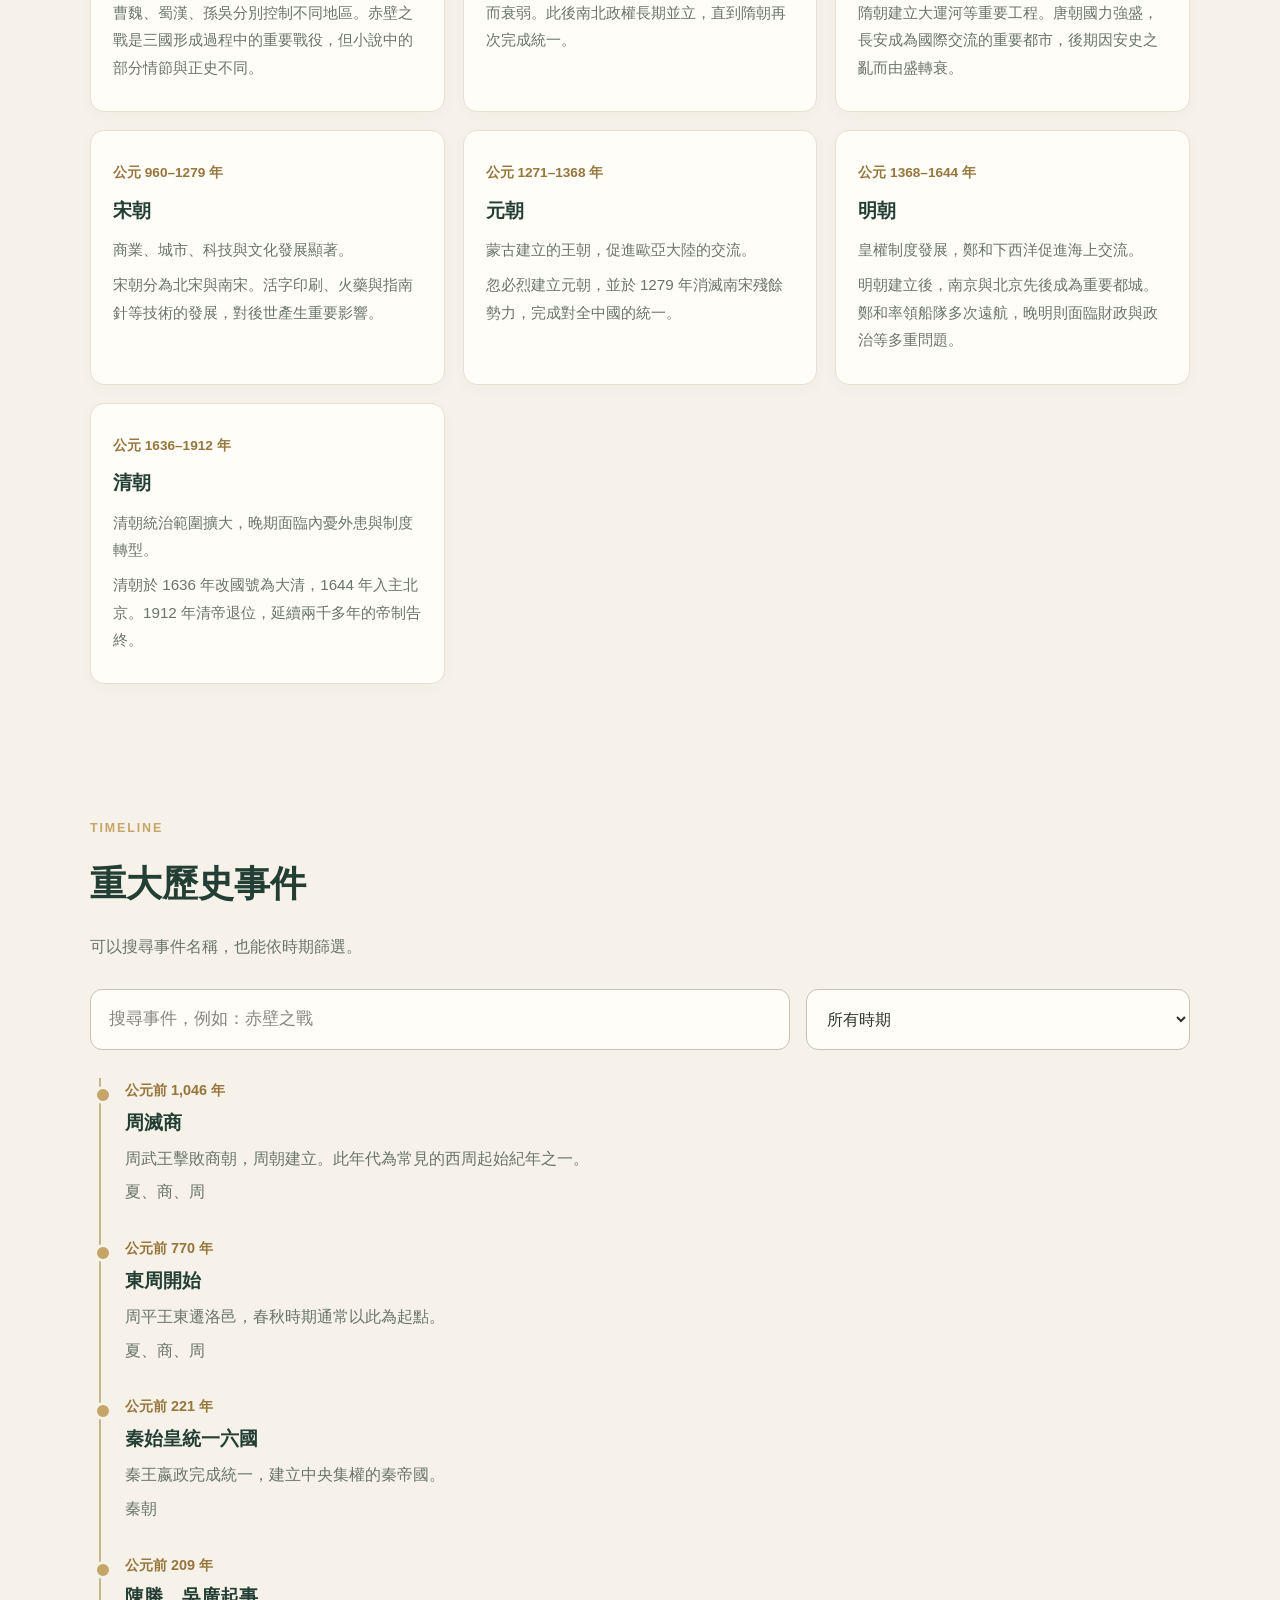
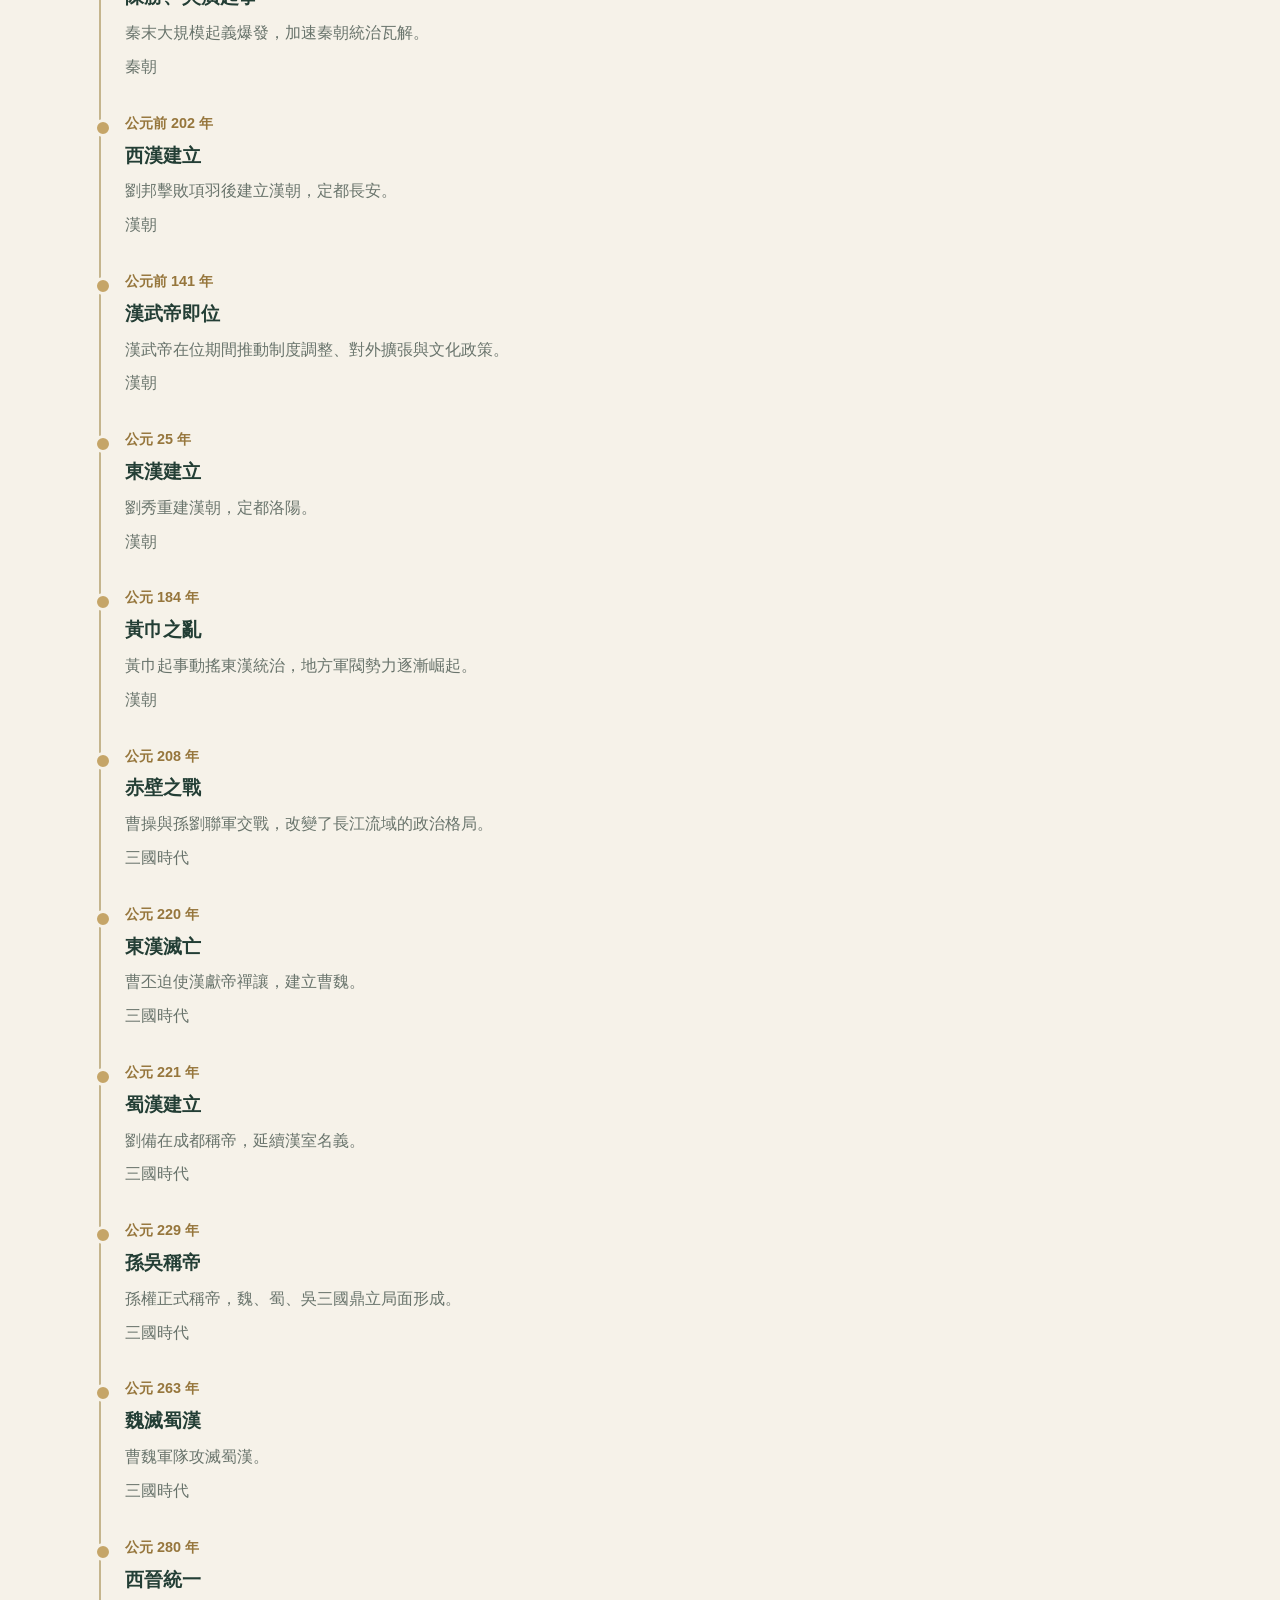
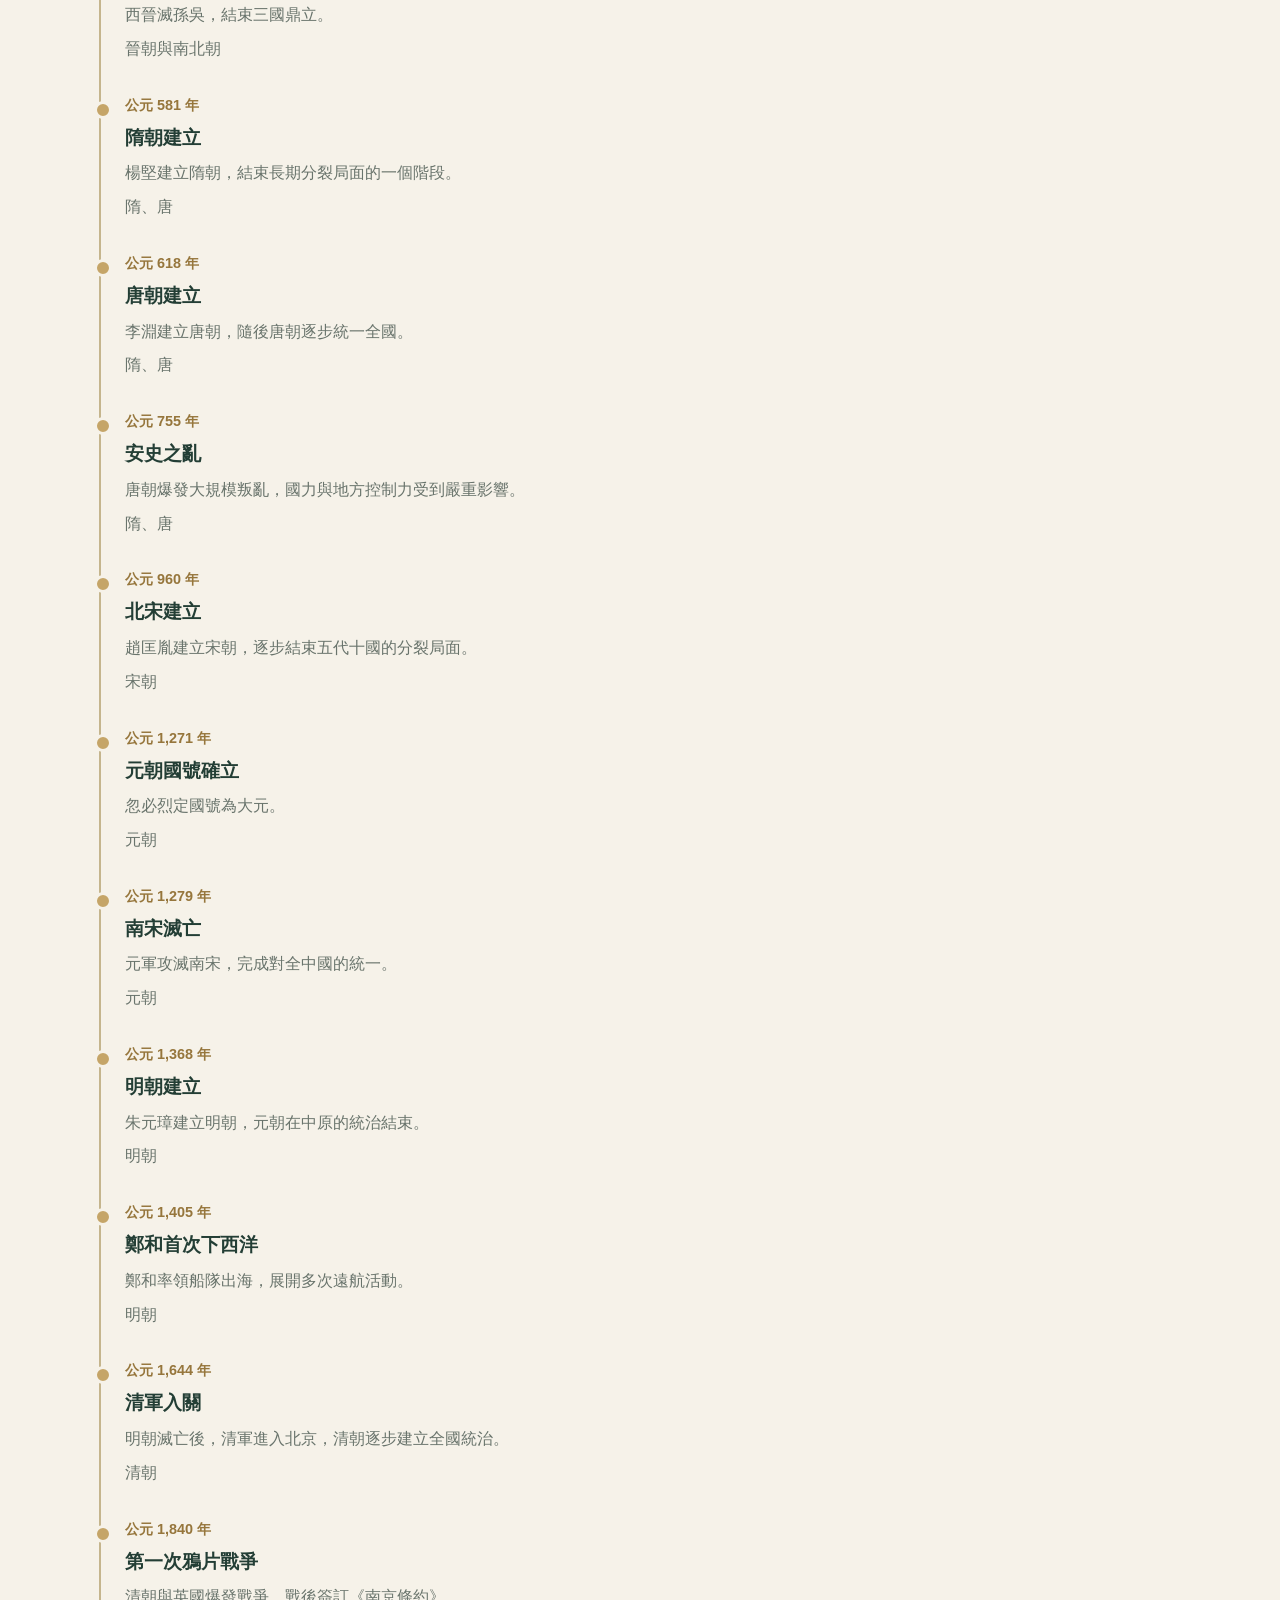
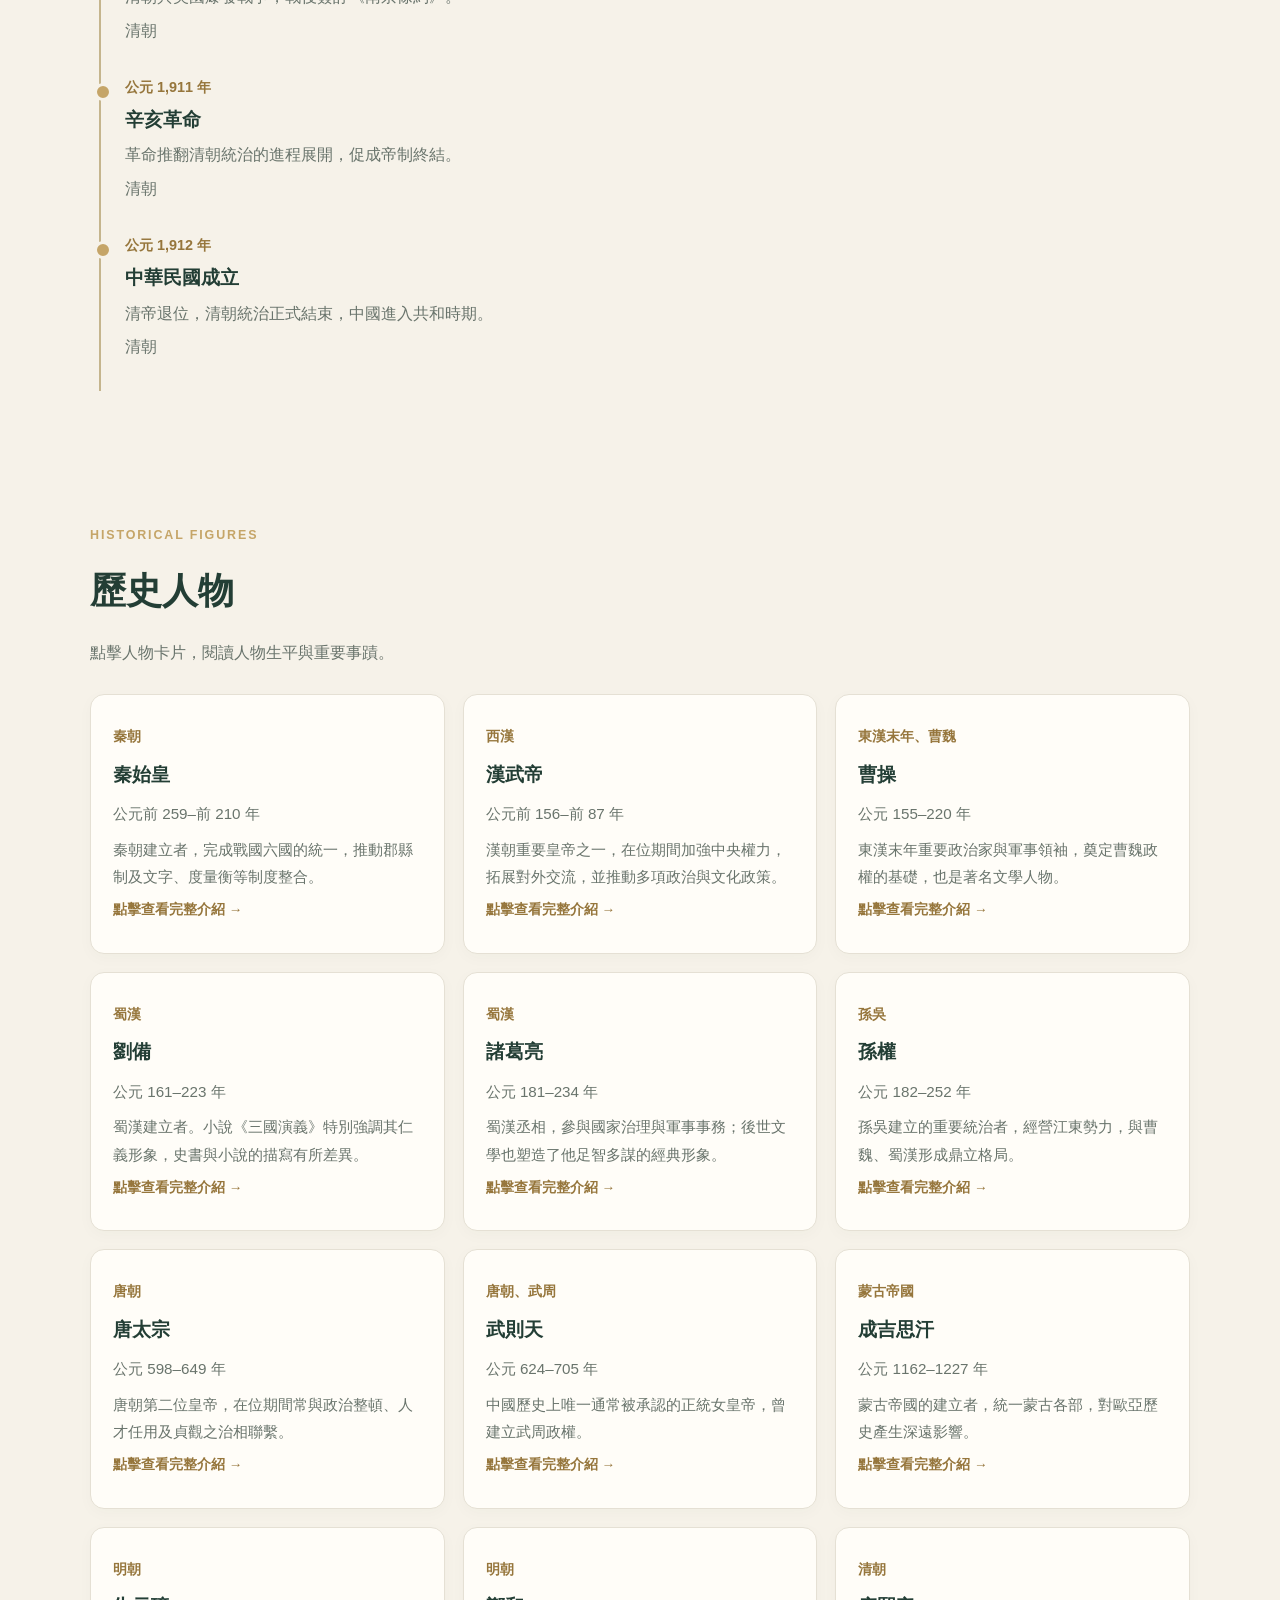
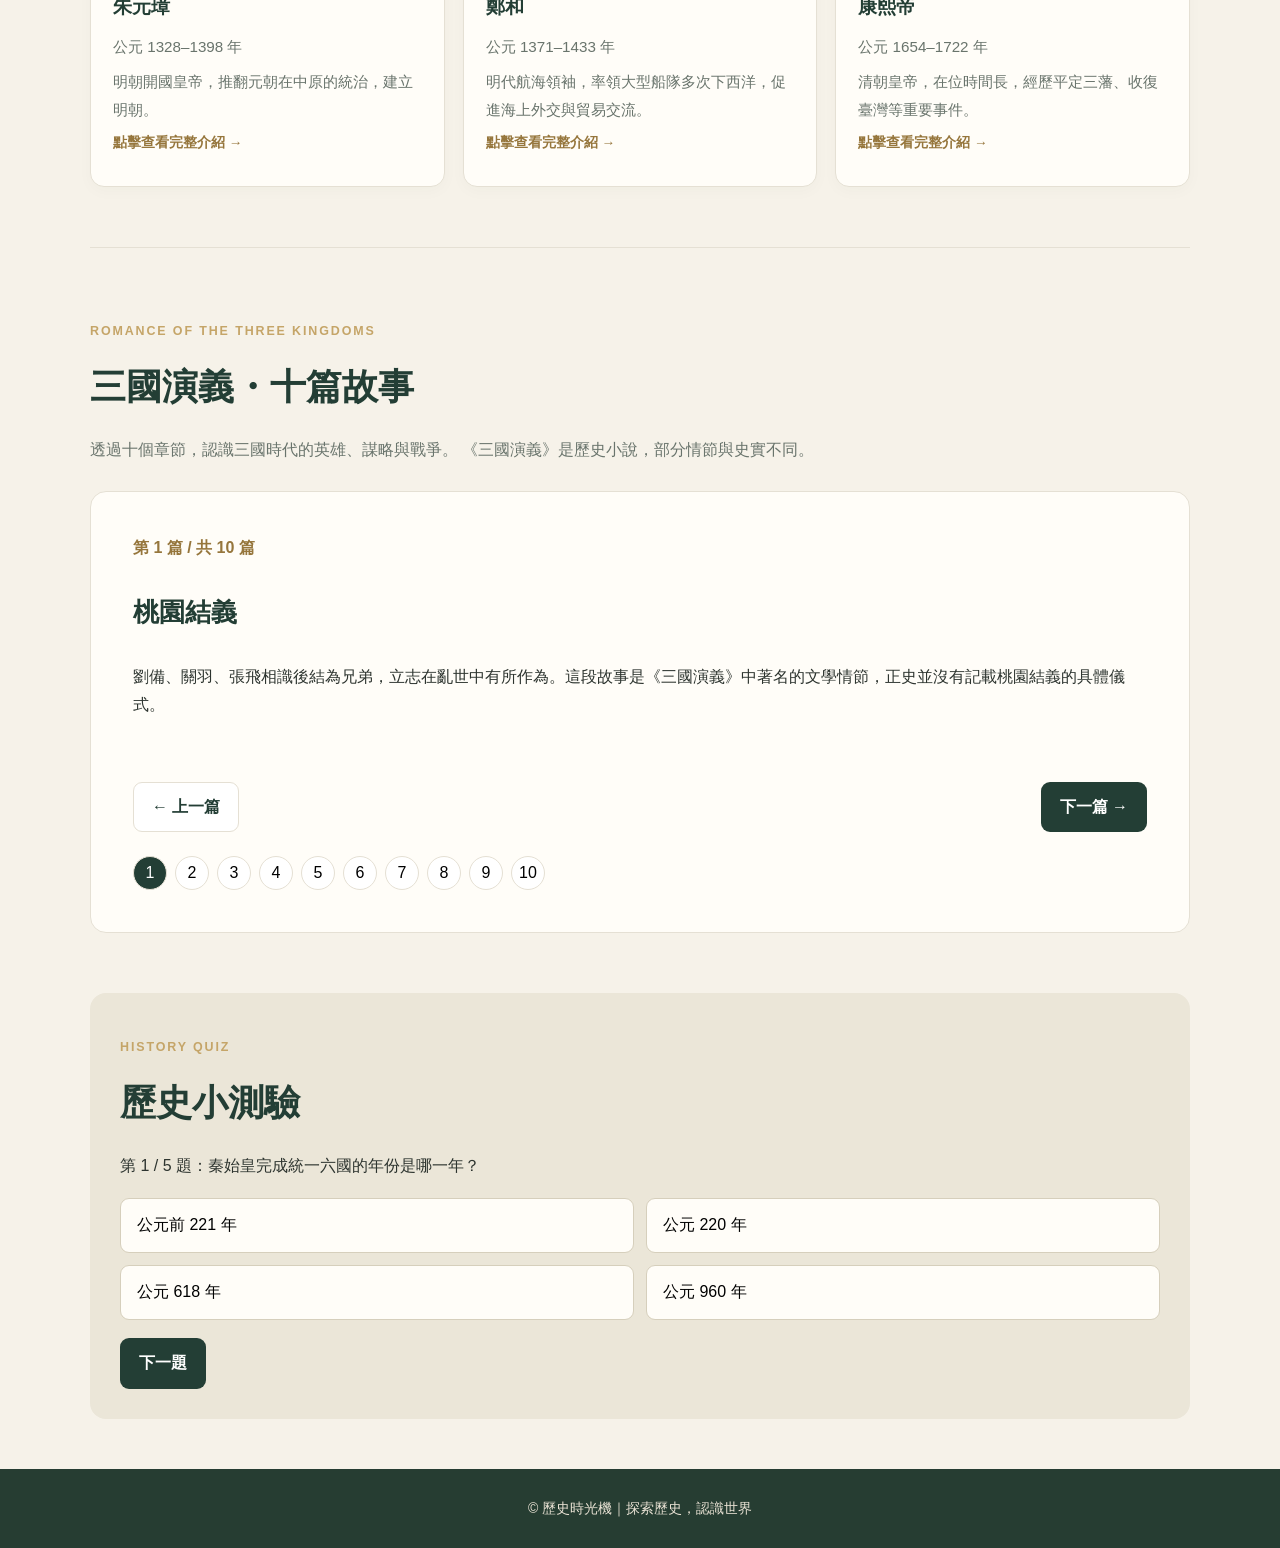
==== commit 5f69247e: "Update hero section images and controls" ====
--- a/index.html
+++ b/index.html
@@ -12,20 +12,18 @@
 <body>
 
 
+
 <!-- 首頁圖片輪播 -->
 <section class="hero">
-
-  <div class="hero-slides" aria-hidden="true">
+  <div class="hero-slides">
     <div class="hero-slide active"
-      style="background-image: url('https://images.unsplash.com/photo-1508804185872-d7badad00f7d?auto=format&fit=crop&w=2000&q=85')">
+      style="background-image:url('https://images.unsplash.com/photo-1508804185872-d7badad00f7d?auto=format&fit=crop&w=1800&q=85')">
     </div>
-
     <div class="hero-slide"
-      style="background-image: url('https://cdn.getyourguide.com/img/tour/b8ccfcbfee821f03.jpeg/148.jpg')">
+      style="background-image:url('https://images.unsplash.com/photo-1547981609-4b6bfe67ca0b?auto=format&fit=crop&w=1800&q=85')">
     </div>
-
     <div class="hero-slide"
-      style="background-image: url('https://assets.debate.com.mx/__export/1778775032719/sites/debate/img/2026/05/14/museo_de_los_guerreros_de_terracota_en_xi-an-_china.jpg_1015297232.jpg')">
+      style="background-image:url('https://images.unsplash.com/photo-1564769625905-50e93615e769?auto=format&fit=crop&w=1800&q=85')">
     </div>
   </div>
 
@@ -41,16 +39,12 @@
   </div>
 
   <div class="hero-controls">
-    <button class="hero-arrow" id="hero-prev"
-      aria-label="上一張圖片">‹</button>
+    <button type="button" id="hero-prev" aria-label="上一張">‹</button>
+    <div id="hero-dots"></div>
+    <button type="button" id="hero-next" aria-label="下一張">›</button>
+  </div>
+</section>
 
-    <div class="hero-dots" id="hero-dots"></div>
-
-    <button class="hero-arrow" id="hero-next"
-      aria-label="下一張圖片">›</button>
-  </div>
-
-</section>
 
 
   <nav class="navbar" aria-label="主要導覽">
--- a/style.css
+++ b/style.css
@@ -533,7 +533,7 @@
 
 /* 首頁大圖橫幅 */
 
-/* 首頁大圖：內容水平、垂直置中 */
+/* 首頁圖片輪播區1105 */
 .hero {
   position: relative;
   min-height: 420px;
@@ -542,19 +542,113 @@
   justify-content: center;
   text-align: center;
   padding: 60px 6%;
-  box-sizing: border-box;
   overflow: hidden;
-
-  background:
-    linear-gradient(
-      90deg,
-      rgba(35, 29, 21, 0.45),
-      rgba(35, 29, 21, 0.35)
-    ),
-    url("https://images.unsplash.com/photo-1508804185872-d7badad00f7d?auto=format&fit=crop&w=2000&q=85")
-    center 52% / cover no-repeat;
-}
-
+  background: #233e35;
+}
+
+/* 輪播圖片 */
+.hero-slides {
+  position: absolute;
+  inset: 0;
+  z-index: 0;
+}
+
+.hero-slide {
+  position: absolute;
+  inset: 0;
+  background-size: cover;
+  background-position: center;
+  background-repeat: no-repeat;
+  opacity: 0;
+  transition: opacity 1s ease;
+}
+
+.hero-slide.active {
+  opacity: 1;
+}
+
+.hero-slide::after {
+  content: "";
+  position: absolute;
+  inset: 0;
+  background: linear-gradient(
+    90deg,
+    rgba(20, 35, 28, 0.62),
+    rgba(20, 35, 28, 0.30)
+  );
+}
+
+/* 首頁文字 */
+.hero-content {
+  position: relative;
+  z-index: 1;
+  width: 100%;
+  max-width: 900px;
+  margin: auto;
+  color: #fffaf0;
+}
+
+.hero h1 {
+  margin: 0 0 18px;
+  font-size: clamp(34px, 4.5vw, 58px);
+  text-align: center;
+  text-shadow: 0 2px 8px rgba(0,0,0,0.5);
+}
+
+.hero-subtitle {
+  color: #fffaf0;
+}
+
+/* 輪播控制按鈕 */
+.hero-controls {
+  position: absolute;
+  z-index: 2;
+  bottom: 20px;
+  left: 50%;
+  transform: translateX(-50%);
+  display: flex;
+  align-items: center;
+  gap: 16px;
+}
+
+.hero-arrow {
+  width: 36px;
+  height: 36px;
+  border: 1px solid #c5a568;
+  border-radius: 50%;
+  background: rgba(35, 62, 53, 0.8);
+  color: white;
+  font-size: 25px;
+  cursor: pointer;
+}
+
+.hero-dots {
+  display: flex;
+  gap: 9px;
+}
+
+.hero-dot {
+  width: 10px;
+  height: 10px;
+  padding: 0;
+  border: none;
+  border-radius: 50%;
+  background: rgba(255,255,255,0.55);
+  cursor: pointer;
+}
+
+.hero-dot.active {
+  background: #c5a568;
+  transform: scale(1.3);
+}
+
+/* 手機版 */
+@media (max-width: 600px) {
+  .hero {
+    min-height: 360px;
+  }
+}
+/*^1105^*/
 .hero-content {
   position: relative;
   z-index: 1;
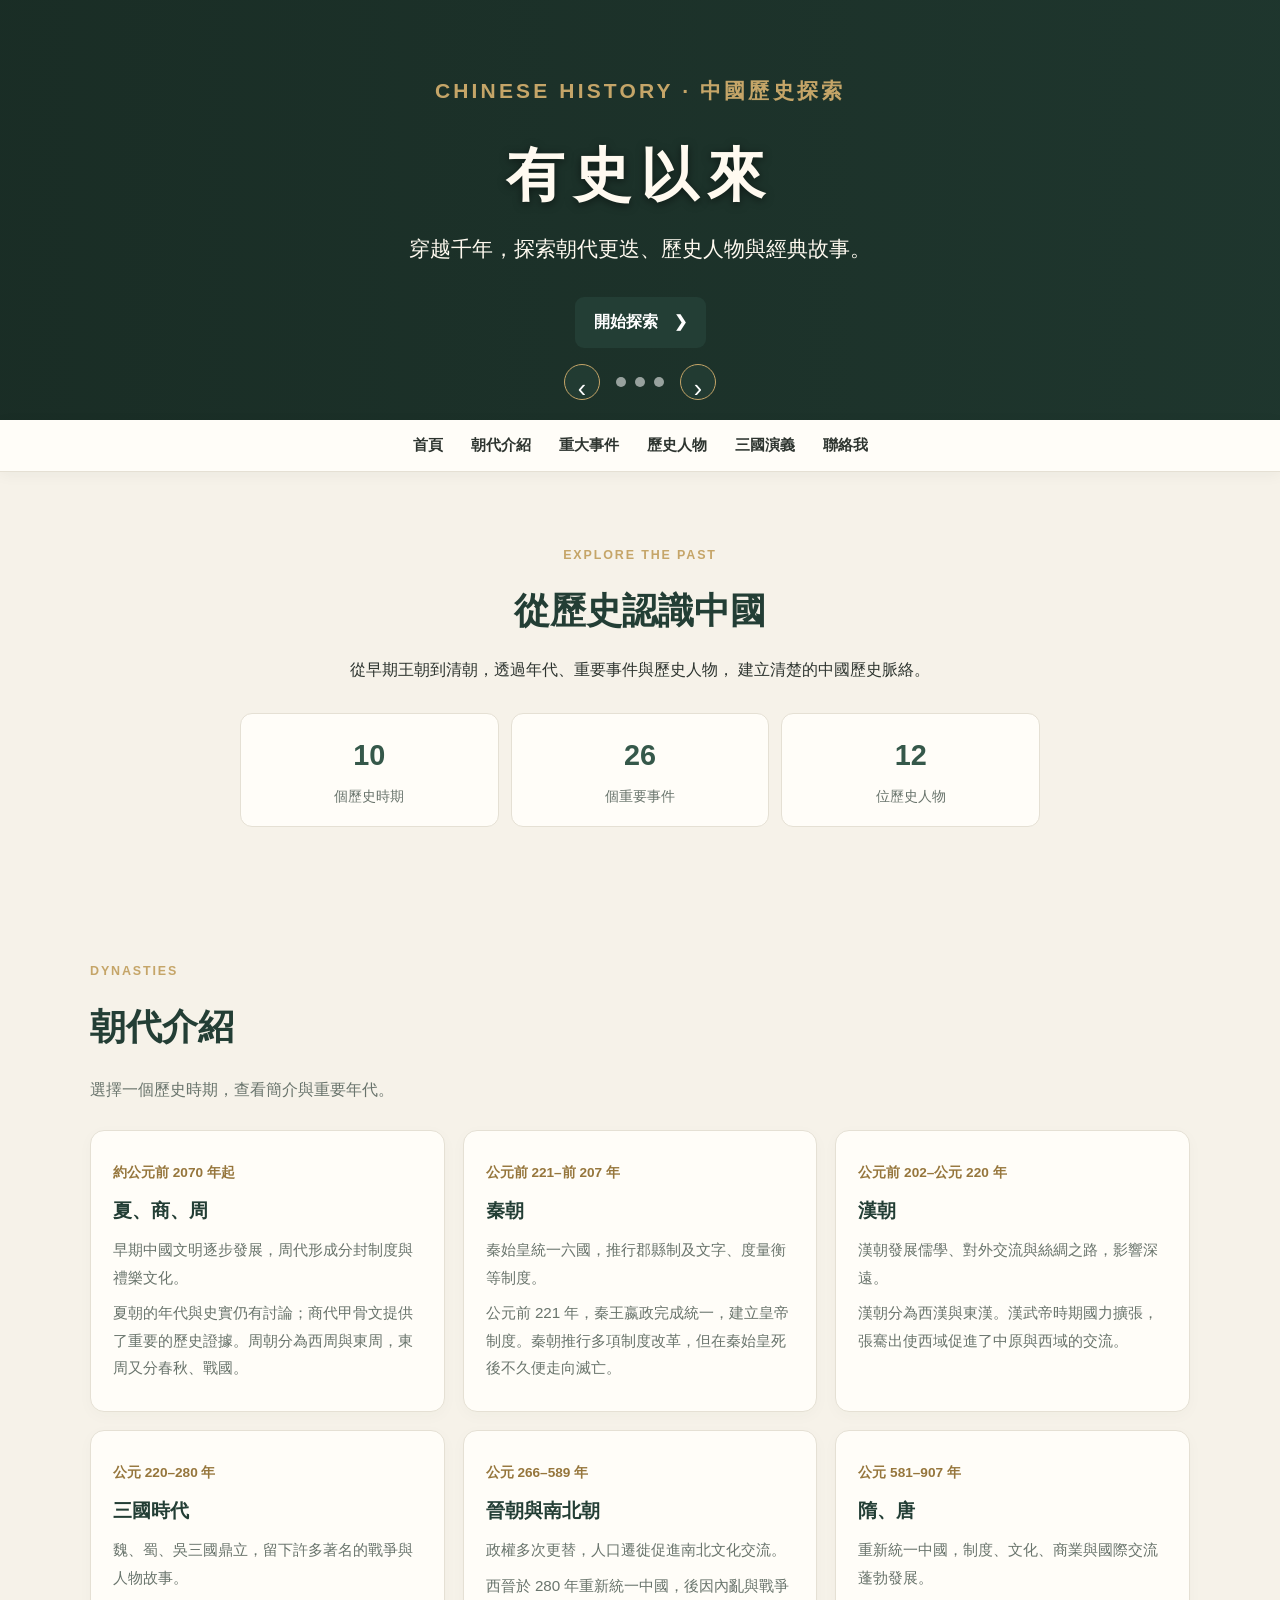
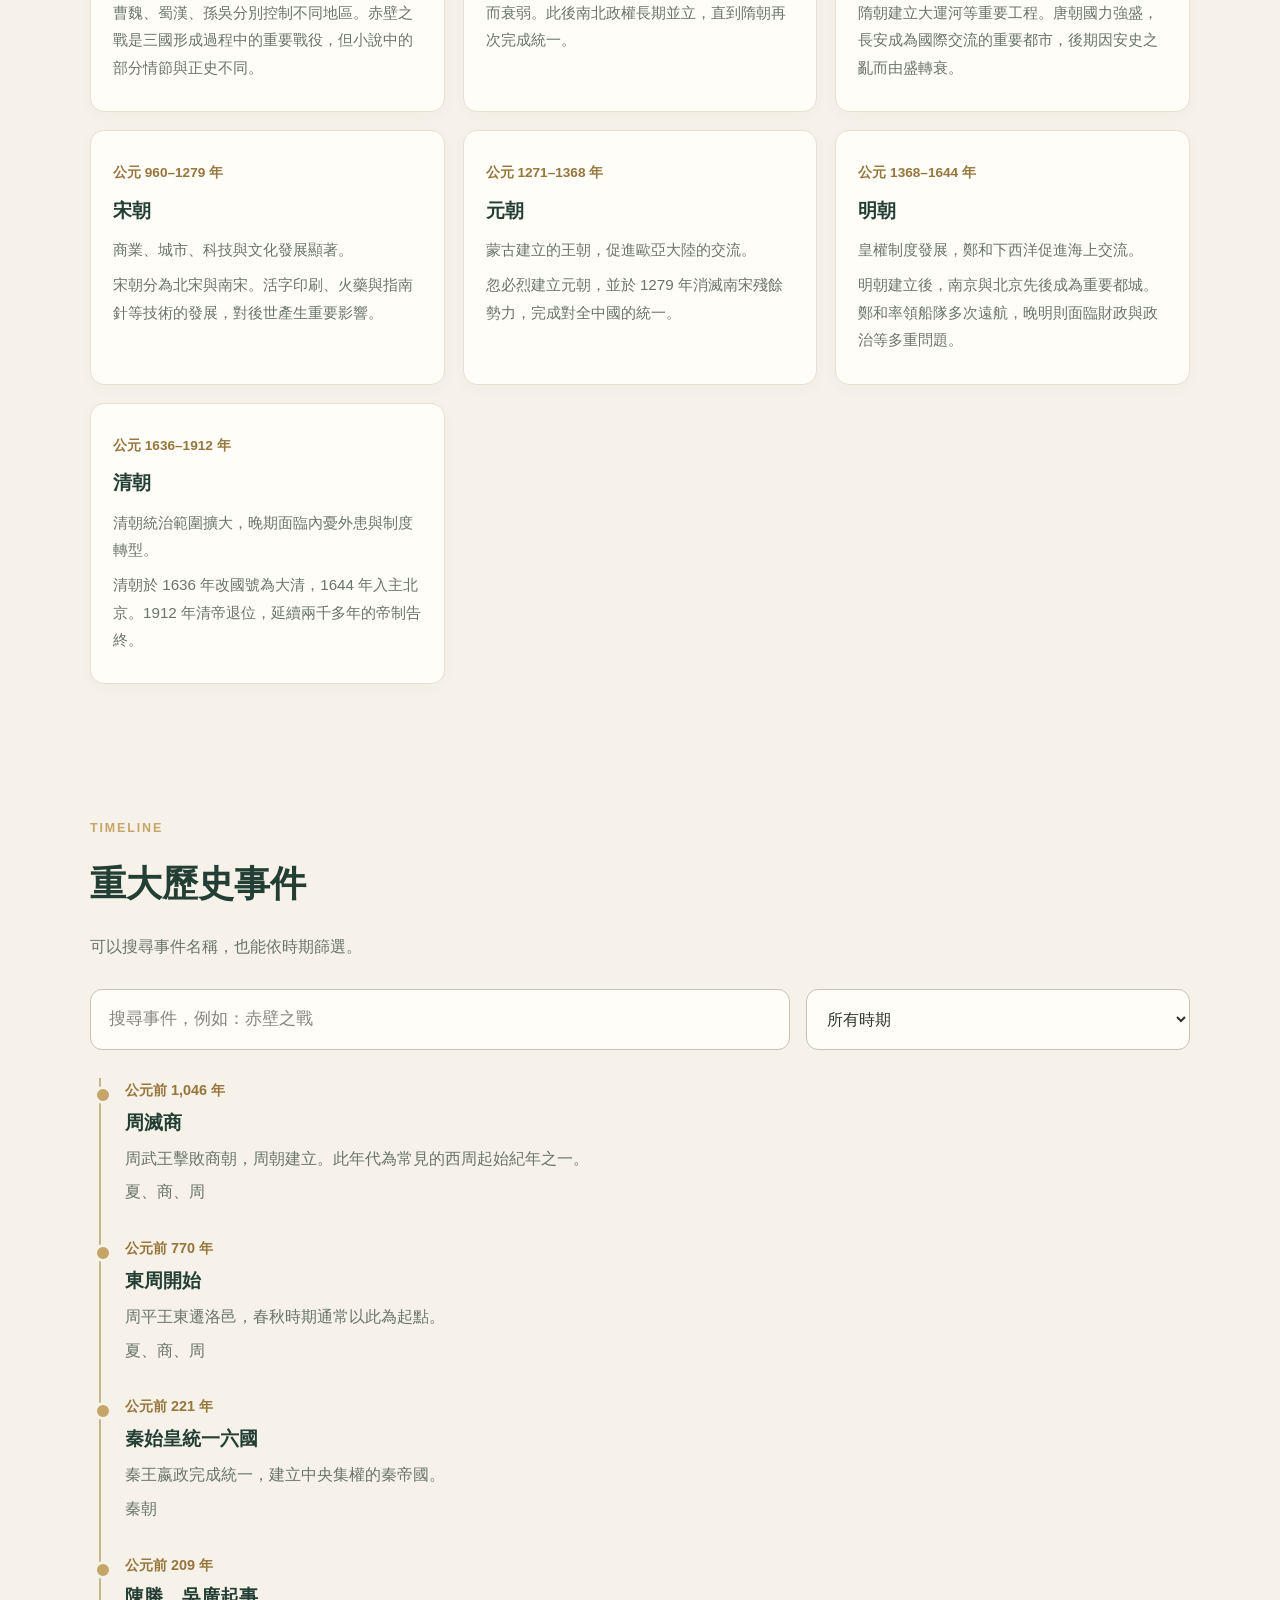
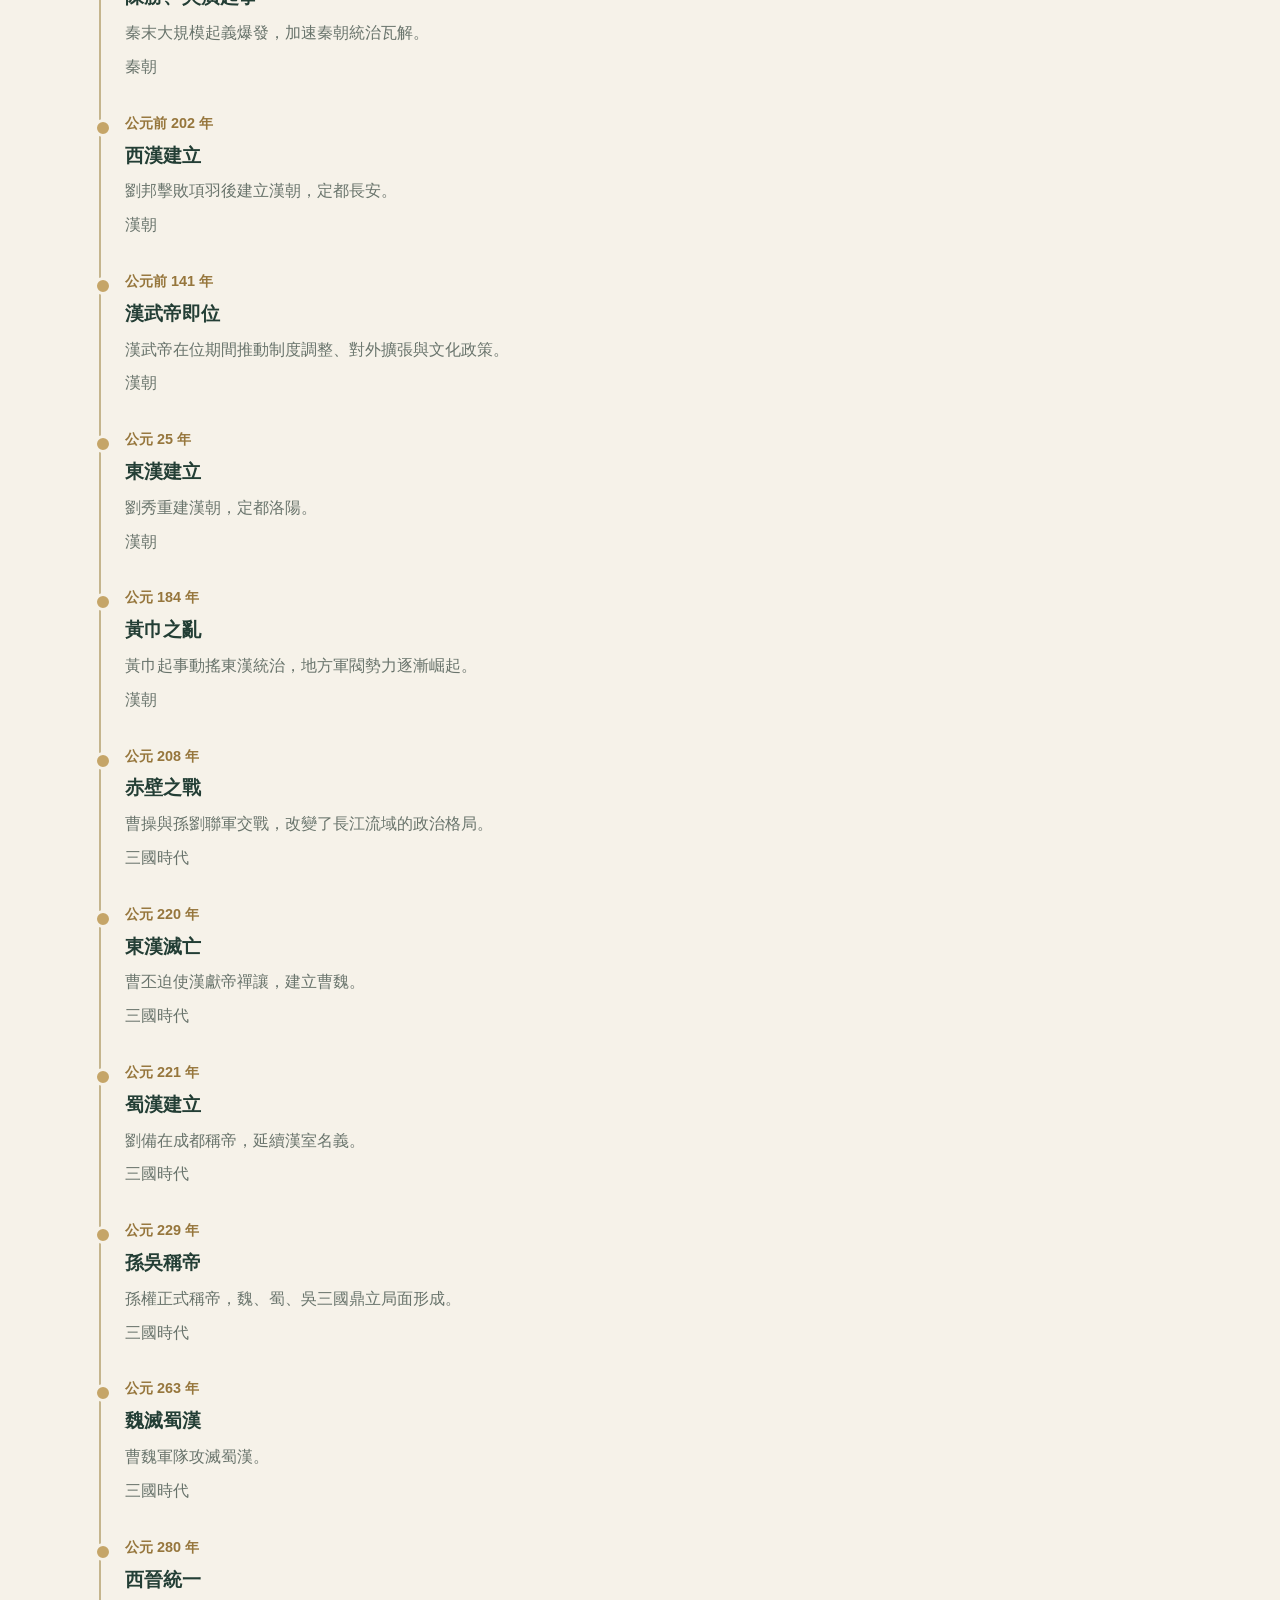
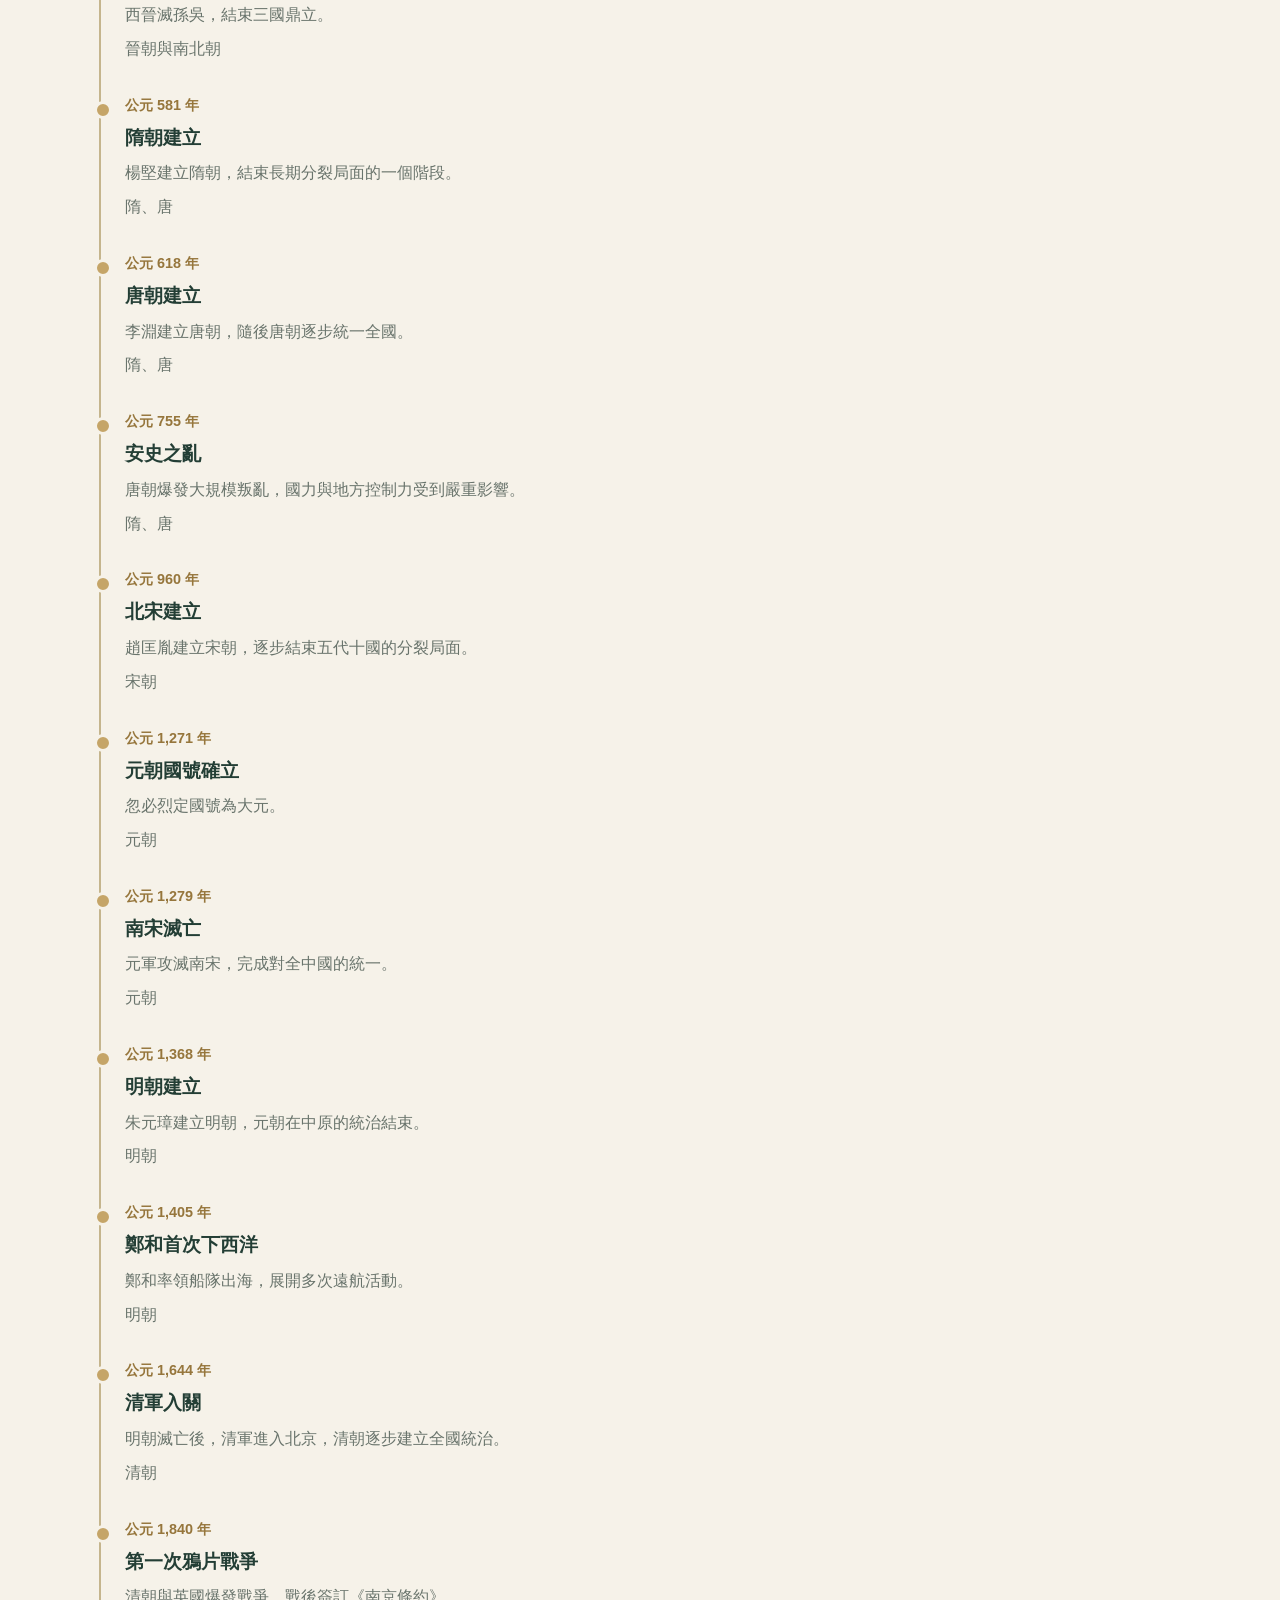
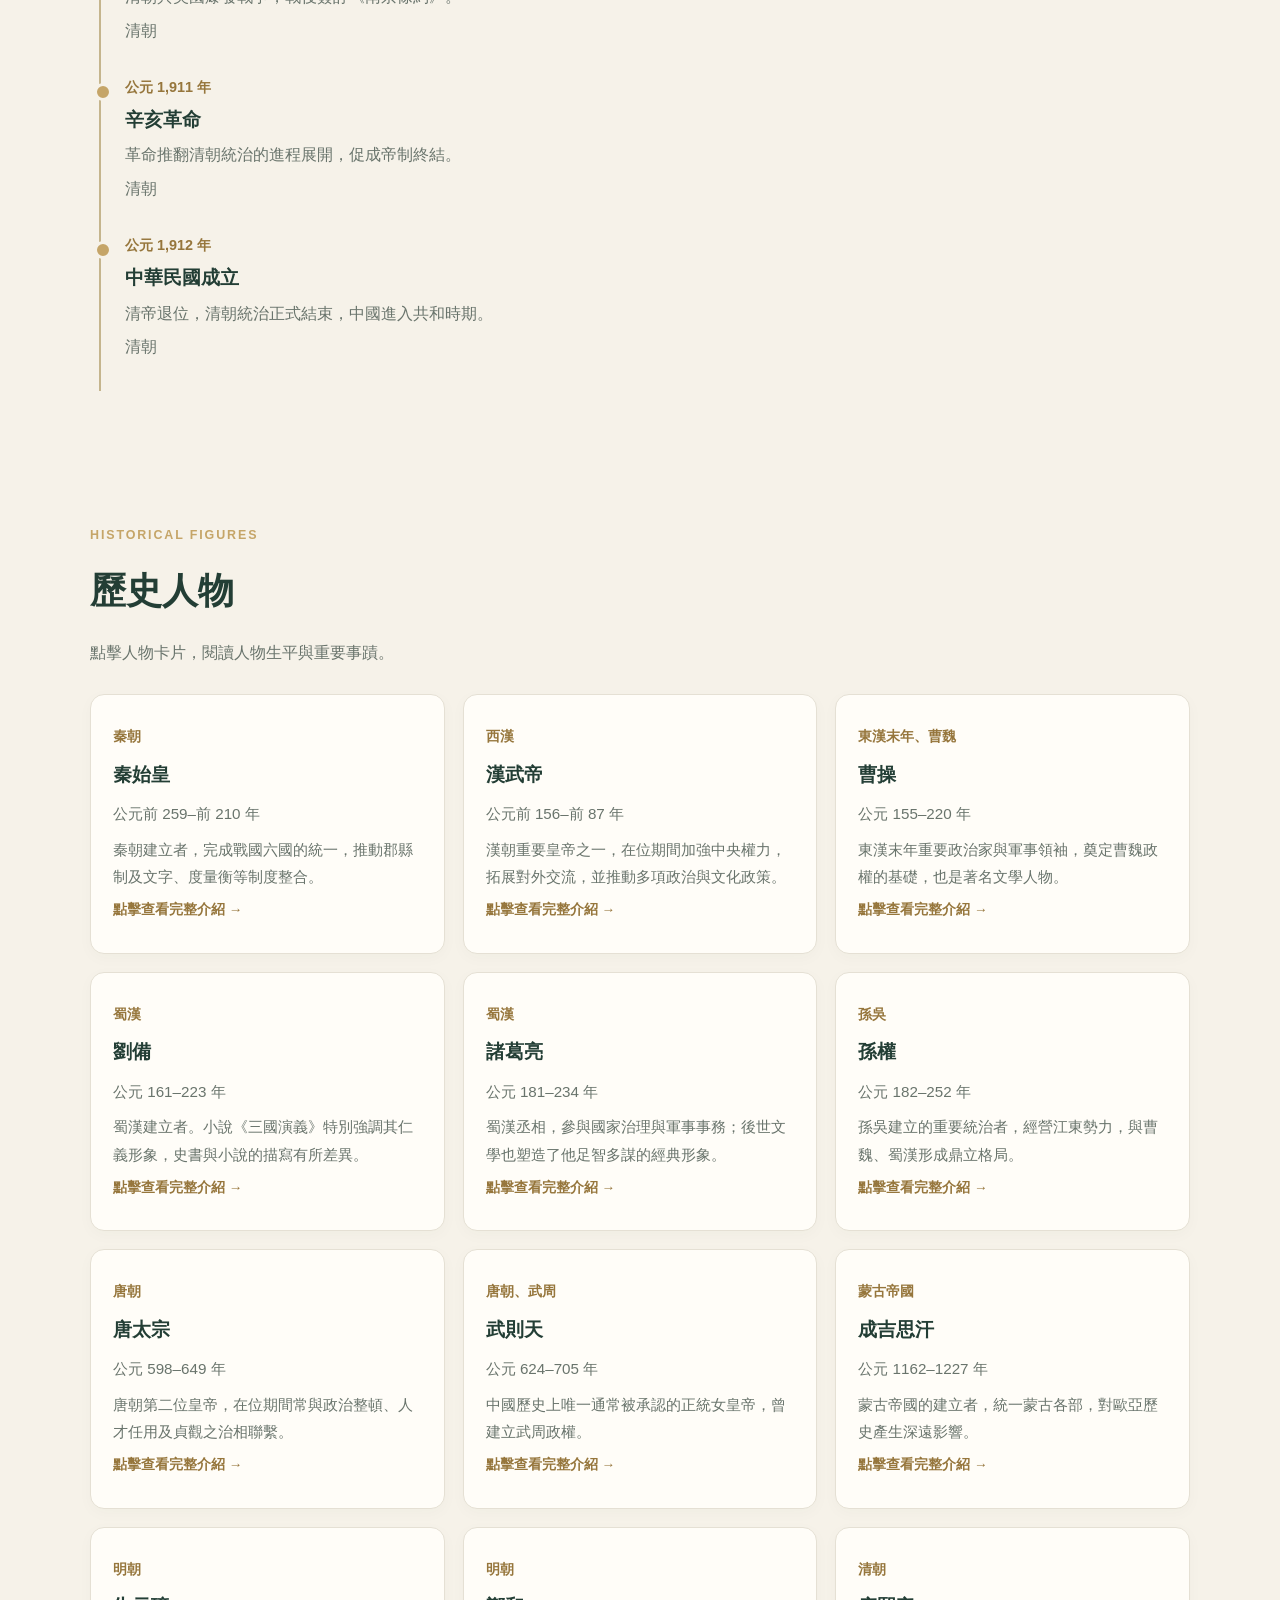
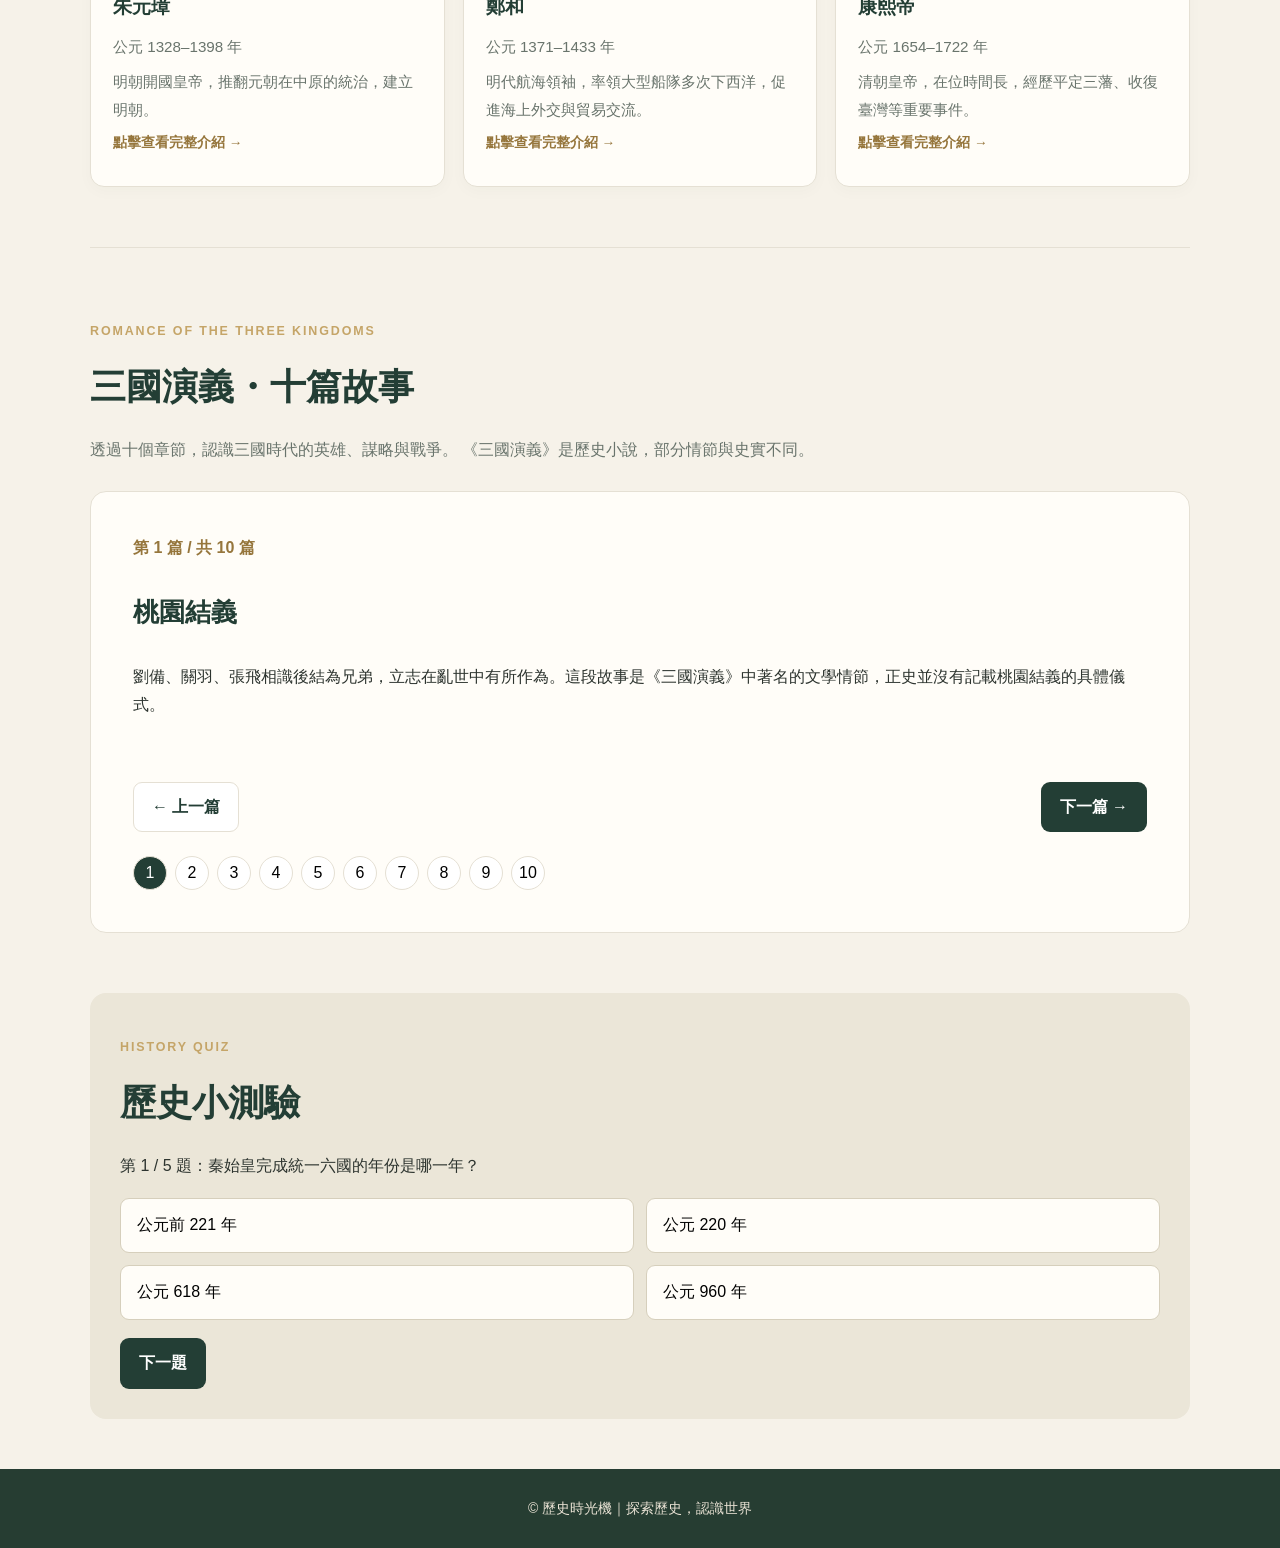
==== commit 808088c6: "Update hero section images and controls styling" ====
--- a/index.html
+++ b/index.html
@@ -13,17 +13,21 @@
 
 
 
+
 <!-- 首頁圖片輪播 -->
 <section class="hero">
-  <div class="hero-slides">
+
+  <div class="hero-slides" aria-hidden="true">
     <div class="hero-slide active"
-      style="background-image:url('https://images.unsplash.com/photo-1508804185872-d7badad00f7d?auto=format&fit=crop&w=1800&q=85')">
+      style="background-image: url('https://images.unsplash.com/photo-1508804185872-d7badad00f7d?auto=format&fit=crop&w=2000&q=85')">
     </div>
+
     <div class="hero-slide"
-      style="background-image:url('https://images.unsplash.com/photo-1547981609-4b6bfe67ca0b?auto=format&fit=crop&w=1800&q=85')">
+      style="background-image: url('https://cdn.getyourguide.com/img/tour/b8ccfcbfee821f03.jpeg/148.jpg')">
     </div>
+
     <div class="hero-slide"
-      style="background-image:url('https://images.unsplash.com/photo-1564769625905-50e93615e769?auto=format&fit=crop&w=1800&q=85')">
+      style="background-image: url('https://assets.debate.com.mx/__export/1778775032719/sites/debate/img/2026/05/14/museo_de_los_guerreros_de_terracota_en_xi-an-_china.jpg_1015297232.jpg')">
     </div>
   </div>
 
@@ -39,12 +43,16 @@
   </div>
 
   <div class="hero-controls">
-    <button type="button" id="hero-prev" aria-label="上一張">‹</button>
-    <div id="hero-dots"></div>
-    <button type="button" id="hero-next" aria-label="下一張">›</button>
+    <button class="hero-arrow" id="hero-prev"
+      aria-label="上一張圖片">‹</button>
+
+    <div class="hero-dots" id="hero-dots"></div>
+
+    <button class="hero-arrow" id="hero-next"
+      aria-label="下一張圖片">›</button>
   </div>
+
 </section>
-
 
 
   <nav class="navbar" aria-label="主要導覽">
--- a/style.css
+++ b/style.css
@@ -874,3 +874,4 @@
     padding: 24px 18px;
   }
 }
+
